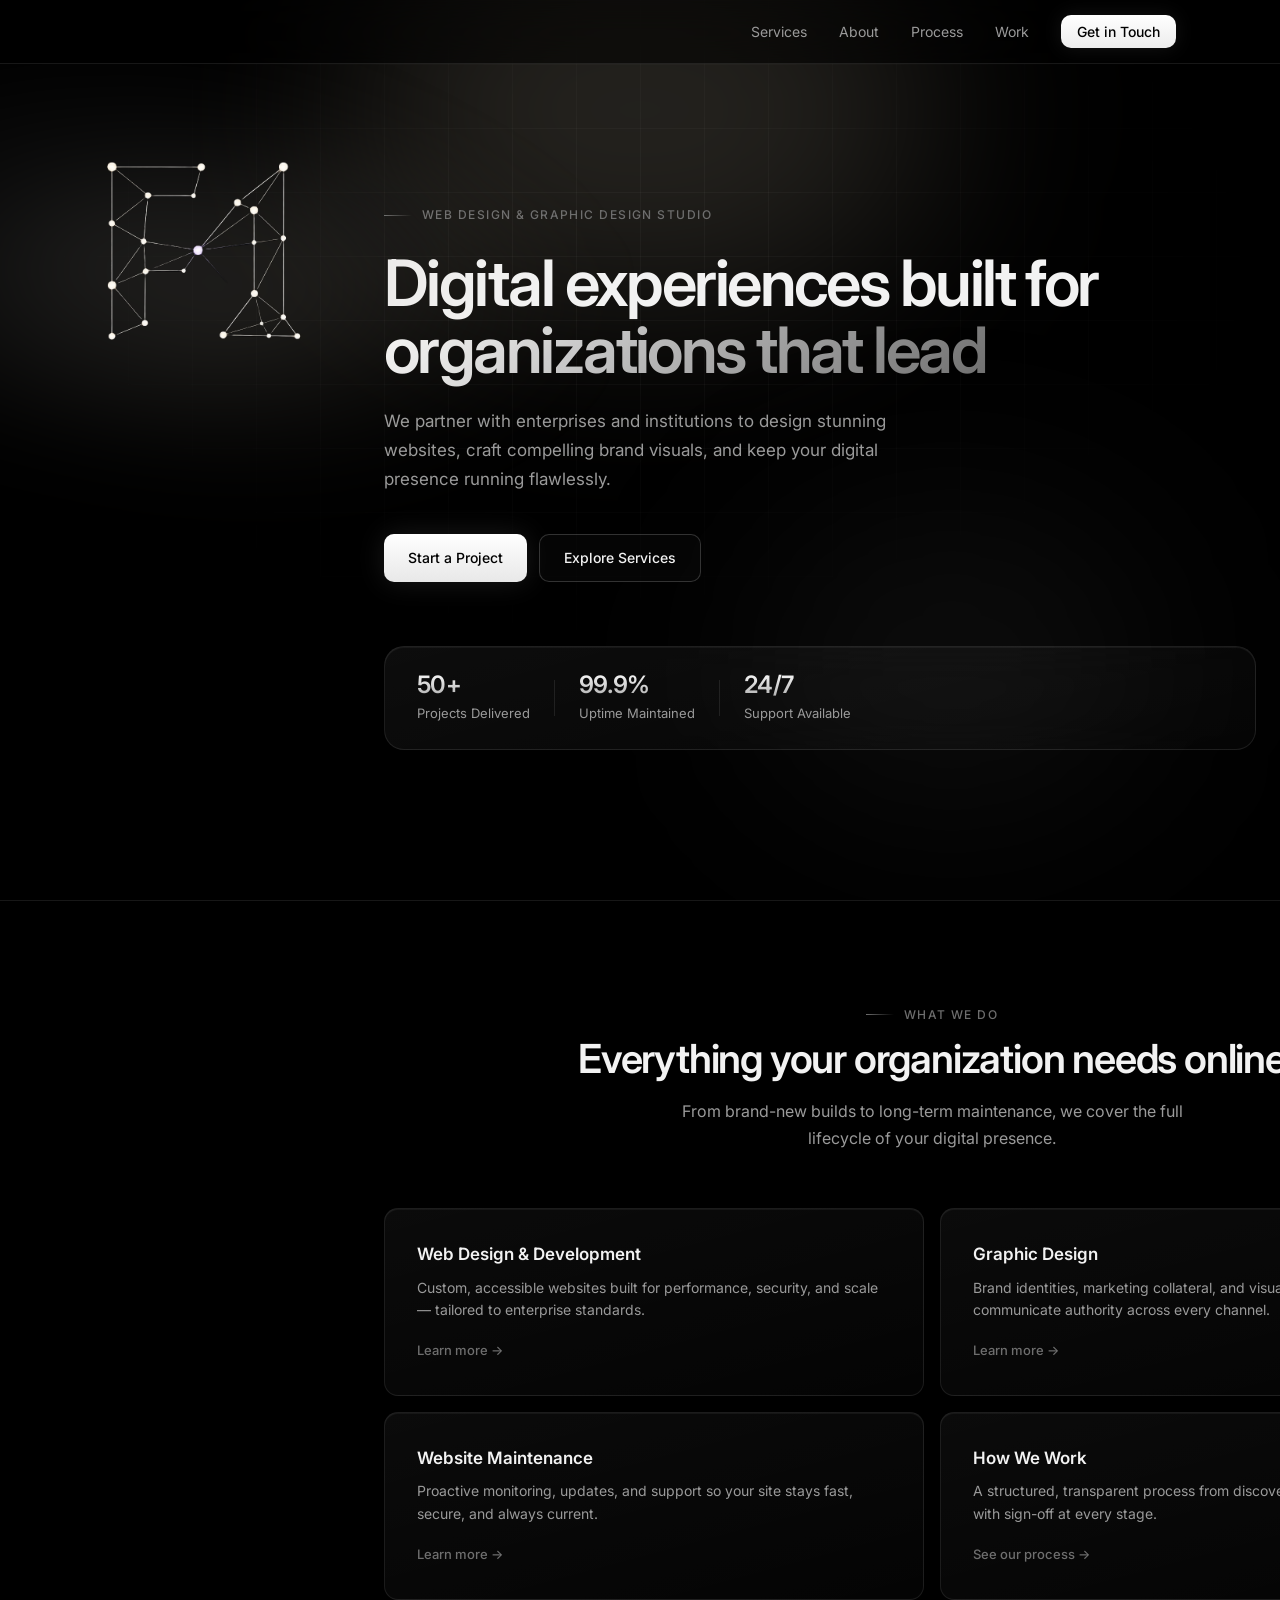
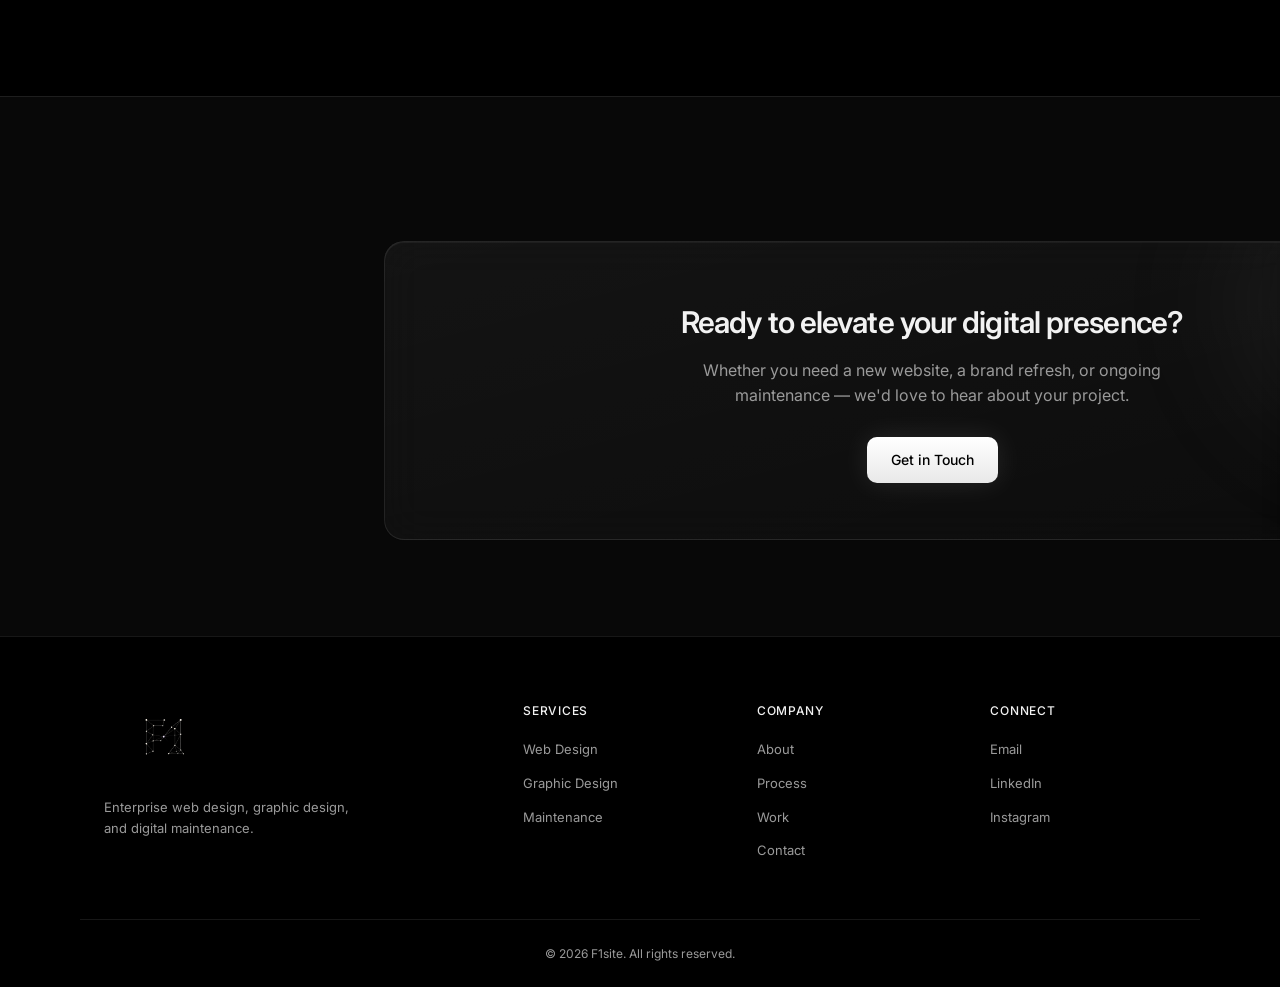
==== index.html @ 40097fd3 "Add files via upload" ====
<!DOCTYPE html>
<html lang="en">
<head>
  <meta charset="UTF-8">
  <meta name="viewport" content="width=device-width, initial-scale=1.0, viewport-fit=cover">
  <meta name="description" content="F1site — Enterprise web design, graphic design, and website maintenance for organizations that demand excellence.">
  <title>F1site — Web Design &amp; Graphic Design Studio</title>
  <link rel="preconnect" href="https://fonts.googleapis.com">
  <link rel="preconnect" href="https://fonts.gstatic.com" crossorigin>
  <link href="https://fonts.googleapis.com/css2?family=Inter:wght@400;500;600;700&display=swap" rel="stylesheet">
  <link rel="stylesheet" href="css/styles.css">
  <link rel="icon" href="logos/f1-logo-transparent.png" type="image/png">
</head>
<body data-page="home">

  <div id="site-header"></div>

  <main>

    <section class="hero" id="hero">
      <div class="hero-bg">
        <div class="hero-glow hero-glow-1"></div>
        <div class="hero-glow hero-glow-2"></div>
        <div class="hero-grid"></div>
      </div>
      <div class="container hero-content">
        <p class="hero-eyebrow">Web Design &amp; Graphic Design Studio</p>
        <h1 class="hero-title">
          Digital experiences built for
          <em>organizations that lead</em>
        </h1>
        <p class="hero-desc">
          We partner with enterprises and institutions to design stunning websites,
          craft compelling brand visuals, and keep your digital presence running flawlessly.
        </p>
        <div class="hero-actions">
          <a href="contact/" class="btn btn-primary">Start a Project</a>
          <a href="services/" class="btn btn-ghost">Explore Services</a>
        </div>
        <div class="hero-stats">
          <div class="stat">
            <span class="stat-number">50+</span>
            <span class="stat-label">Projects Delivered</span>
          </div>
          <div class="stat-divider"></div>
          <div class="stat">
            <span class="stat-number">99.9%</span>
            <span class="stat-label">Uptime Maintained</span>
          </div>
          <div class="stat-divider"></div>
          <div class="stat">
            <span class="stat-number">24/7</span>
            <span class="stat-label">Support Available</span>
          </div>
        </div>
      </div>
    </section>

    <section class="section services">
      <div class="container">
        <div class="section-header centered">
          <p class="section-eyebrow">What We Do</p>
          <h2 class="section-title">Everything your organization needs online</h2>
          <p class="section-desc">
            From brand-new builds to long-term maintenance, we cover the full lifecycle of your digital presence.
          </p>
        </div>
        <div class="page-teasers">
          <a href="services/#web-design" class="page-teaser">
            <h3>Web Design &amp; Development</h3>
            <p>Custom, accessible websites built for performance, security, and scale — tailored to enterprise standards.</p>
            <span>Learn more →</span>
          </a>
          <a href="services/#graphic-design" class="page-teaser">
            <h3>Graphic Design</h3>
            <p>Brand identities, marketing collateral, and visual systems that communicate authority across every channel.</p>
            <span>Learn more →</span>
          </a>
          <a href="services/#maintenance" class="page-teaser">
            <h3>Website Maintenance</h3>
            <p>Proactive monitoring, updates, and support so your site stays fast, secure, and always current.</p>
            <span>Learn more →</span>
          </a>
          <a href="process/" class="page-teaser">
            <h3>How We Work</h3>
            <p>A structured, transparent process from discovery through launch — with sign-off at every stage.</p>
            <span>See our process →</span>
          </a>
        </div>
      </div>
    </section>

    <section class="section about">
      <div class="container">
        <div class="cta-banner">
          <h2>Ready to elevate your digital presence?</h2>
          <p>Whether you need a new website, a brand refresh, or ongoing maintenance — we'd love to hear about your project.</p>
          <a href="contact/" class="btn btn-primary">Get in Touch</a>
        </div>
      </div>
    </section>

  </main>

  <div id="site-footer"></div>

  <script src="js/layout.js"></script>
  <script src="js/main.js"></script>
</body>
</html>
---- css/styles.css ----
/* ============================================
   F1site — Dark Theme (Cursor-inspired)
   ============================================ */

:root {
  --color-bg:          #000000;
  --color-bg-elevated: #080808;
  --color-surface:     #111111;
  --color-surface-2:   #181818;
  --color-text:        #f2f2f2;
  --color-text-muted:  #9a9a9a;
  --color-accent:      #ffffff;
  --color-accent-dim:  rgba(255, 255, 255, 0.65);
  --color-brand:       #6e6e6e;
  --color-brand-soft:  rgba(110, 110, 110, 0.14);
  --color-brand-glow:  rgba(130, 130, 130, 0.32);
  --color-glow:        rgba(237, 224, 199, 0.15);
  --color-glow-2:      rgba(110, 110, 110, 0.12);
  --color-border:      rgba(255, 255, 255, 0.09);
  --color-border-hover: rgba(255, 255, 255, 0.18);

  --font-sans: 'Inter', system-ui, -apple-system, sans-serif;

  --radius-sm:  10px;
  --radius-md:  14px;
  --radius-lg:  20px;

  --shadow-sm:  0 1px 2px rgba(0, 0, 0, 0.4);
  --shadow-md:  0 10px 36px rgba(0, 0, 0, 0.45);
  --shadow-lg:  0 20px 70px rgba(0, 0, 0, 0.55);
  --shadow-glow: 0 0 80px rgba(110, 110, 110, 0.08);
  --shadow-card: 0 1px 0 rgba(255, 255, 255, 0.05) inset;

  --header-h:   64px;
  --container:  1120px;
  --prose-max:  720px;
  --logo-offset: 0px;
  --content-gutter: 1.5rem;
  --content-rail: var(--content-gutter);
  --transition: 0.25s cubic-bezier(0.16, 1, 0.3, 1);
}

@media (min-width: 769px) {
  :root {
    --logo-offset: min(52vw, 22.5rem);
    --content-rail: calc(var(--logo-offset) + var(--content-gutter));
  }
}

*, *::before, *::after { box-sizing: border-box; margin: 0; padding: 0; }

html {
  scroll-behavior: smooth;
  -webkit-font-smoothing: antialiased;
  color-scheme: dark;
}

body {
  font-family: var(--font-sans);
  font-size: 1rem;
  line-height: 1.6;
  color: var(--color-text);
  background:
    radial-gradient(ellipse 120% 70% at 50% -20%, rgba(110, 110, 110, 0.09), transparent 58%),
    radial-gradient(ellipse 80% 50% at 100% 0%, rgba(237, 224, 199, 0.04), transparent 50%),
    var(--color-bg);
  position: relative;
}

::selection {
  background: rgba(110, 110, 110, 0.35);
  color: #ffffff;
}

body::before {
  content: '';
  position: fixed;
  inset: 0;
  background-image:
    linear-gradient(rgba(255, 255, 255, 0.025) 1px, transparent 1px),
    linear-gradient(90deg, rgba(255, 255, 255, 0.025) 1px, transparent 1px);
  background-size: 80px 80px;
  mask-image: radial-gradient(ellipse 90% 70% at 50% 0%, black 10%, transparent 75%);
  -webkit-mask-image: radial-gradient(ellipse 90% 70% at 50% 0%, black 10%, transparent 75%);
  pointer-events: none;
  z-index: 0;
}

body::after {
  content: '';
  position: fixed;
  width: 700px;
  height: 500px;
  top: -15%;
  left: -10%;
  background: radial-gradient(circle, rgba(110, 110, 110, 0.08) 0%, transparent 70%);
  filter: blur(80px);
  pointer-events: none;
  z-index: 0;
  animation: ambient-drift 18s ease-in-out infinite;
}

img { display: block; max-width: 100%; }
a { color: inherit; text-decoration: none; }
ul { list-style: none; }
button { font: inherit; cursor: pointer; border: none; background: none; }

.container {
  width: 100%;
  max-width: var(--container);
  margin: 0 auto;
  padding: 0 1.5rem;
}

/* Typography */

.section-eyebrow {
  display: inline-flex;
  align-items: center;
  gap: 0.625rem;
  font-size: 0.75rem;
  font-weight: 500;
  letter-spacing: 0.12em;
  text-transform: uppercase;
  color: var(--color-brand);
  margin-bottom: 0.75rem;
}

.section-eyebrow::before {
  content: '';
  width: 1.75rem;
  height: 1px;
  background: linear-gradient(90deg, var(--color-brand), transparent);
}

.section-title {
  font-size: clamp(1.875rem, 4vw, 2.5rem);
  font-weight: 600;
  letter-spacing: -0.03em;
  line-height: 1.15;
  color: var(--color-text);
  margin-bottom: 1rem;
}

.section-desc {
  font-size: 1rem;
  color: var(--color-text-muted);
  max-width: 560px;
  line-height: 1.7;
}

.section-header {
  margin-bottom: 3.5rem;
  max-width: var(--prose-max);
}

.section-header.centered {
  text-align: center;
  margin-left: auto;
  margin-right: auto;
}

.section-header.centered .section-desc {
  margin-left: auto;
  margin-right: auto;
}

.section { padding: 6rem 0; }

/* Buttons */

.btn {
  display: inline-flex;
  align-items: center;
  justify-content: center;
  gap: 0.5rem;
  padding: 0.75rem 1.5rem;
  font-size: 0.875rem;
  font-weight: 500;
  border-radius: var(--radius-sm);
  transition: all var(--transition);
  white-space: nowrap;
}

.btn-primary {
  background: linear-gradient(180deg, #ffffff 0%, #e8e8e8 100%);
  color: #000;
  box-shadow: 0 0 28px rgba(255, 255, 255, 0.1), 0 1px 0 rgba(255, 255, 255, 0.35) inset;
}
.btn-primary:hover {
  background: linear-gradient(180deg, #ffffff 0%, #f0f0f0 100%);
  transform: translateY(-2px);
  box-shadow: 0 8px 32px rgba(255, 255, 255, 0.14), 0 0 24px var(--color-brand-soft);
}

.btn-ghost {
  color: var(--color-text);
  border: 1px solid var(--color-border-hover);
  background: rgba(255, 255, 255, 0.02);
}
.btn-ghost:hover {
  border-color: var(--color-brand-glow);
  background: var(--color-brand-soft);
  box-shadow: 0 0 24px rgba(110, 110, 110, 0.08);
}

.btn:focus-visible {
  outline: 2px solid var(--color-brand);
  outline-offset: 2px;
}

.btn-full { width: 100%; }

/* Header */

.header {
  position: fixed;
  top: 0;
  left: 0;
  right: 0;
  z-index: 100;
  height: var(--header-h);
  background: rgba(0, 0, 0, 0.55);
  backdrop-filter: blur(24px) saturate(140%);
  -webkit-backdrop-filter: blur(24px) saturate(140%);
  transition: background var(--transition), border-color var(--transition), box-shadow var(--transition);
  border-bottom: 1px solid var(--color-border);
}

.header.scrolled {
  background: rgba(0, 0, 0, 0.88);
  border-bottom-color: var(--color-border-hover);
  box-shadow: 0 10px 40px rgba(0, 0, 0, 0.35);
}

.nav {
  display: flex;
  align-items: center;
  justify-content: flex-end;
  height: 100%;
  gap: 1rem;
}

.logo {
  display: flex;
  align-items: center;
  flex-shrink: 0;
  line-height: 0;
}

.logo-anchor {
  position: fixed;
  top: calc(var(--header-h) + 0.5rem);
  left: -1.75rem;
  z-index: 60;
  pointer-events: none;
  opacity: 0;
  animation: logo-enter 1.1s cubic-bezier(0.16, 1, 0.3, 1) 0.15s forwards;
}

.logo-visual {
  position: relative;
  display: inline-block;
  line-height: 0;
  pointer-events: none;
}

.logo-hit-link {
  position: absolute;
  z-index: 3;
  pointer-events: auto;
  cursor: pointer;
  background: transparent;
}

.logo-hit-link:focus-visible {
  outline: 2px solid var(--color-brand);
  outline-offset: 2px;
}

.logo-featured {
  position: relative;
  display: block;
  pointer-events: auto;
  cursor: pointer;
  line-height: 0;
  perspective: 900px;
}

.logo-featured:focus-visible {
  outline: 2px solid var(--color-brand);
  outline-offset: 4px;
}

.logo-aura {
  position: absolute;
  top: 50%;
  left: 35%;
  width: 140%;
  height: 120%;
  transform: translate(-50%, -50%);
  background:
    radial-gradient(ellipse at 40% 45%, rgba(110, 110, 110, 0.18) 0%, transparent 55%),
    radial-gradient(ellipse at 60% 55%, rgba(237, 224, 199, 0.1) 0%, transparent 50%);
  filter: blur(40px);
  pointer-events: none;
  z-index: 0;
  animation: logo-aura-breathe 8s ease-in-out infinite;
}

.logo-motion {
  position: relative;
  z-index: 1;
  display: block;
  animation: logo-float 7s cubic-bezier(0.45, 0.05, 0.55, 0.95) infinite;
  transform-style: preserve-3d;
}

.logo-tilt {
  display: block;
  transform-style: preserve-3d;
  transition: transform 0.35s cubic-bezier(0.23, 1, 0.32, 1);
  will-change: transform;
}

.logo-img-featured {
  position: relative;
  width: min(96vw, 42rem);
  height: auto;
  margin-left: -4.5rem;
  display: block;
  cursor: default;
  animation: logo-luminous 5s ease-in-out infinite;
}

@keyframes logo-enter {
  from { opacity: 0; transform: translateY(20px) scale(0.96); }
  to   { opacity: 1; transform: translateY(0) scale(1); }
}

@keyframes logo-float {
  0%, 100% { transform: translateY(0); }
  50% { transform: translateY(-6px); }
}

@keyframes logo-aura-breathe {
  0%, 100% { opacity: 0.6; transform: translate(-50%, -50%) scale(1); }
  50% { opacity: 1; transform: translate(-50%, -50%) scale(1.08); }
}

@keyframes logo-luminous {
  0%, 100% {
    filter: drop-shadow(0 0 12px rgba(110, 110, 110, 0.2));
  }
  50% {
    filter: drop-shadow(0 0 24px rgba(110, 110, 110, 0.4));
  }
}

@keyframes ambient-drift {
  0%, 100% { transform: translate(0, 0); }
  50% { transform: translate(30px, 20px); }
}

@keyframes mobile-logo-pulse {
  0%, 100% {
    transform: translateY(0);
    filter:
      brightness(2.2)
      contrast(1.25)
      drop-shadow(0 0 6px rgba(255, 255, 255, 0.9))
      drop-shadow(0 0 18px rgba(110, 110, 110, 0.7));
  }
  50% {
    transform: translateY(-2px);
    filter:
      brightness(2.5)
      contrast(1.3)
      drop-shadow(0 0 10px rgba(255, 255, 255, 1))
      drop-shadow(0 0 28px rgba(110, 110, 110, 0.9));
  }
}

@keyframes mobile-hero-logo-float {
  0%, 100% {
    transform: translateY(0) rotate(-1deg) scale(1);
  }
  50% {
    transform: translateY(-10px) rotate(1deg) scale(1.02);
  }
}

@keyframes mobile-hero-ring {
  to { transform: rotate(360deg); }
}

@keyframes mobile-logo-shimmer {
  0%   { background-position: 200% 0; opacity: 0.0; }
  15%  { opacity: 0.85; }
  45%  { opacity: 0.25; }
  100% { background-position: -200% 0; opacity: 0.0; }
}

@keyframes mobile-logo-pop {
  from { opacity: 0; transform: translateY(8px) scale(0.92); }
  to   { opacity: 1; transform: translateY(0) scale(1); }
}

@keyframes mobile-logo-glow {
  0%, 100% {
    filter:
      brightness(1.25)
      contrast(1.1)
      drop-shadow(0 0 14px rgba(110, 110, 110, 0.45))
      drop-shadow(0 0 28px rgba(237, 224, 199, 0.10));
  }
  50% {
    filter:
      brightness(1.5)
      contrast(1.15)
      drop-shadow(0 0 22px rgba(110, 110, 110, 0.75))
      drop-shadow(0 0 44px rgba(237, 224, 199, 0.18));
  }
}

@keyframes mobile-cinematic-reveal {
  0%   { opacity: 0; transform: translateY(16px) scale(0.82); filter: blur(2px); }
  35%  { opacity: 1; transform: translateY(0) scale(1.08); filter: blur(0.5px); }
  60%  { opacity: 1; transform: translateY(0) scale(0.98); filter: blur(0px); }
  100% { opacity: 1; transform: translateY(0) scale(1); filter: blur(0px); }
}

@keyframes mobile-lensflare-sweep {
  0%   { transform: translateX(160%) rotate(18deg); opacity: 0; }
  18%  { opacity: 0.95; }
  50%  { opacity: 0.25; }
  100% { transform: translateX(-160%) rotate(18deg); opacity: 0; }
}

@keyframes mobile-spotlight-breathe {
  0%, 100% { transform: scale(1); opacity: 0.85; }
  50% { transform: scale(1.08); opacity: 1; }
}

@keyframes mobile-filmgrain {
  0%, 100% { transform: translate3d(0, 0, 0); opacity: 0.35; }
  25% { transform: translate3d(-1%, 0.5%, 0); opacity: 0.28; }
  50% { transform: translate3d(0.5%, -1%, 0); opacity: 0.33; }
  75% { transform: translate3d(1%, 0.75%, 0); opacity: 0.26; }
}

.logo-featured:hover .logo-tilt {
  transform: rotateY(5deg) rotateX(-3deg) scale(1.015);
}

@media (prefers-reduced-motion: reduce) {
  body::after { animation: none; }

  .logo-anchor {
    opacity: 1;
    animation: none;
  }

  .logo-motion,
  .logo-aura,
  .logo-img-featured {
    animation: none;
  }

  .logo-featured:hover .logo-tilt {
    transform: none;
  }

  .hero-mobile-logo {
    animation: none;
  }

  .hero-mobile-mark::before {
    animation: none;
  }

  .hero-mobile-logo-wrap::after,
  .logo-featured::after {
    animation: none;
  }

  .hero-mobile-logo,
  .logo-img-featured {
    animation: none;
  }

  .hero-mobile-logo-wrap {
    animation: none;
  }
}

main {
  position: relative;
  z-index: 1;
}

main .container {
  width: 100%;
  max-width: var(--container);
  margin-left: max(var(--content-gutter), var(--content-rail));
  margin-right: auto;
  padding-left: 0;
  padding-right: var(--content-gutter);
}

.hero {
  position: relative;
  min-height: 100vh;
  display: flex;
  align-items: center;
  padding-top: calc(var(--header-h) + 1rem);
  overflow: hidden;
}

.logo-img-footer {
  height: 4.5rem;
  width: auto;
}

.nav-links {
  display: flex;
  align-items: center;
  gap: 2rem;
}

.nav-links a {
  font-size: 0.875rem;
  font-weight: 400;
  color: var(--color-text-muted);
  transition: color var(--transition);
}
.nav-links a:hover { color: var(--color-text); }

.nav-links a.active:not(.nav-cta) {
  color: var(--color-text);
}

.nav-links a.active:not(.nav-cta)::after {
  content: '';
  position: absolute;
  left: 0;
  right: 0;
  bottom: -0.35rem;
  height: 1px;
  background: linear-gradient(90deg, transparent, var(--color-brand), transparent);
}

.nav-links a:not(.nav-cta) {
  position: relative;
}

.nav-cta.active {
  opacity: 0.85;
}

.nav-cta {
  padding: 0.5rem 1rem !important;
  background: linear-gradient(180deg, #ffffff 0%, #ececec 100%) !important;
  color: #000 !important;
  border-radius: var(--radius-sm);
  font-weight: 500 !important;
  transition: transform var(--transition), box-shadow var(--transition) !important;
  box-shadow: 0 0 20px rgba(255, 255, 255, 0.08);
}
.nav-cta:hover {
  transform: translateY(-1px);
  box-shadow: 0 6px 24px rgba(255, 255, 255, 0.12), 0 0 20px var(--color-brand-soft) !important;
}

.nav-toggle {
  display: none;
  flex-direction: column;
  gap: 6px;
  padding: 4px;
}
.nav-toggle span {
  display: block;
  width: 22px;
  height: 1.5px;
  background: var(--color-text);
  border-radius: 2px;
  transition: transform var(--transition), opacity var(--transition);
}
.nav-toggle.active span:first-child { transform: translateY(3.75px) rotate(45deg); }
.nav-toggle.active span:last-child { transform: translateY(-3.75px) rotate(-45deg); }

.nav-backdrop {
  display: none;
}

.hero-mobile-mark {
  display: none;
}

/* Hero */

.hero-bg {
  position: absolute;
  inset: 0;
  background: var(--color-bg);
  z-index: 0;
}

.hero-glow {
  position: absolute;
  border-radius: 50%;
  filter: blur(100px);
  pointer-events: none;
}

.hero-glow-1 {
  width: 600px;
  height: 400px;
  top: -10%;
  left: 50%;
  transform: translateX(-50%);
  background: var(--color-glow);
  animation: hero-glow-drift 14s ease-in-out infinite;
}

.hero-glow-2 {
  width: 400px;
  height: 300px;
  bottom: 10%;
  right: 10%;
  background: var(--color-glow-2);
  animation: hero-glow-drift-alt 14s ease-in-out infinite;
}

.hero-grid {
  position: absolute;
  inset: 0;
  background-image:
    linear-gradient(rgba(255, 255, 255, 0.03) 1px, transparent 1px),
    linear-gradient(90deg, rgba(255, 255, 255, 0.03) 1px, transparent 1px);
  background-size: 64px 64px;
  mask-image: radial-gradient(ellipse 70% 60% at 50% 30%, black 20%, transparent 70%);
  -webkit-mask-image: radial-gradient(ellipse 70% 60% at 50% 30%, black 20%, transparent 70%);
}

.hero-content {
  position: relative;
  z-index: 1;
  max-width: var(--prose-max);
  padding: 4rem 0 6rem;
}

.hero-eyebrow {
  display: inline-flex;
  align-items: center;
  gap: 0.625rem;
  font-size: 0.75rem;
  font-weight: 500;
  letter-spacing: 0.12em;
  text-transform: uppercase;
  color: var(--color-brand);
  margin-bottom: 1.5rem;
  opacity: 0;
  animation: fadeUp 0.7s ease forwards 0.1s;
}

.hero-eyebrow::before {
  content: '';
  width: 1.75rem;
  height: 1px;
  background: linear-gradient(90deg, var(--color-brand), transparent);
}

.hero-title {
  font-size: clamp(2.5rem, 6vw, 4rem);
  font-weight: 600;
  letter-spacing: -0.04em;
  line-height: 1.05;
  margin-bottom: 1.5rem;
  opacity: 0;
  animation: fadeUp 0.7s ease forwards 0.2s;
}

.hero-title em {
  font-style: normal;
  background: linear-gradient(135deg, #ffffff 0%, #b8b8b8 45%, var(--color-brand) 100%);
  -webkit-background-clip: text;
  -webkit-text-fill-color: transparent;
  background-clip: text;
}

.hero-desc {
  font-size: 1.0625rem;
  color: var(--color-text-muted);
  line-height: 1.7;
  max-width: 540px;
  margin-bottom: 2.5rem;
  opacity: 0;
  animation: fadeUp 0.7s ease forwards 0.35s;
}

.hero-actions {
  display: flex;
  flex-wrap: wrap;
  gap: 0.75rem;
  margin-bottom: 4rem;
  opacity: 0;
  animation: fadeUp 0.7s ease forwards 0.45s;
}

.hero-stats {
  display: flex;
  align-items: center;
  gap: 1.5rem;
  padding: 1.5rem 2rem;
  background: linear-gradient(165deg, rgba(255, 255, 255, 0.05) 0%, rgba(255, 255, 255, 0.02) 100%);
  backdrop-filter: blur(20px) saturate(130%);
  -webkit-backdrop-filter: blur(20px) saturate(130%);
  border: 1px solid var(--color-border);
  border-radius: var(--radius-lg);
  box-shadow: var(--shadow-card);
  opacity: 0;
  animation: fadeUp 0.7s ease forwards 0.55s;
}

.stat-number {
  display: block;
  font-size: 1.5rem;
  font-weight: 600;
  letter-spacing: -0.03em;
  background: linear-gradient(180deg, #ffffff 0%, #a8a8a8 100%);
  -webkit-background-clip: text;
  -webkit-text-fill-color: transparent;
  background-clip: text;
  line-height: 1.2;
}

.stat-label {
  font-size: 0.8125rem;
  color: var(--color-text-muted);
}

.stat-divider {
  width: 1px;
  height: 36px;
  background: var(--color-border);
}

@keyframes fadeUp {
  from { opacity: 0; transform: translateY(16px); }
  to   { opacity: 1; transform: translateY(0); }
}

@keyframes hero-glow-drift {
  0%, 100% { opacity: 0.7; transform: translateX(-50%) scale(1); }
  50% { opacity: 1; transform: translateX(calc(-50% + 24px)) scale(1.06); }
}

@keyframes hero-glow-drift-alt {
  0%, 100% { opacity: 0.6; transform: scale(1); }
  50% { opacity: 1; transform: translate(-16px, -12px) scale(1.08); }
}

/* Services */

.services {
  background: var(--color-bg);
  border-top: 1px solid var(--color-border);
}

.services-grid {
  display: grid;
  grid-template-columns: repeat(3, 1fr);
  gap: 1px;
  background: var(--color-border);
  border: 1px solid var(--color-border);
  border-radius: var(--radius-lg);
  overflow: hidden;
}

.service-card {
  position: relative;
  padding: 2rem;
  background: rgba(255, 255, 255, 0.02);
  backdrop-filter: blur(12px);
  -webkit-backdrop-filter: blur(12px);
  transition: background var(--transition), transform var(--transition);
}

.service-card:hover {
  background: rgba(255, 255, 255, 0.04);
  transform: translateY(-2px);
}

.service-card.featured {
  background: var(--color-surface);
}

.service-card.featured:hover {
  background: var(--color-surface-2);
}

.service-badge {
  position: absolute;
  top: 1.25rem;
  right: 1.25rem;
  font-size: 0.625rem;
  font-weight: 600;
  letter-spacing: 0.06em;
  text-transform: uppercase;
  padding: 0.25rem 0.6rem;
  background: rgba(255, 255, 255, 0.08);
  color: var(--color-text-muted);
  border: 1px solid var(--color-border);
  border-radius: 100px;
}

.service-icon {
  display: inline-flex;
  align-items: center;
  justify-content: center;
  width: 2.5rem;
  height: 2.5rem;
  background: rgba(255, 255, 255, 0.04);
  color: var(--color-text-muted);
  border: 1px solid var(--color-border);
  border-radius: var(--radius-sm);
  margin-bottom: 1.25rem;
}

.service-card h3 {
  font-size: 1.0625rem;
  font-weight: 600;
  letter-spacing: -0.02em;
  margin-bottom: 0.625rem;
}

.service-card > p {
  font-size: 0.875rem;
  color: var(--color-text-muted);
  line-height: 1.65;
  margin-bottom: 1.25rem;
}

.service-list li {
  font-size: 0.8125rem;
  color: var(--color-text-muted);
  padding: 0.25rem 0;
  padding-left: 1rem;
  position: relative;
}

.service-list li::before {
  content: '';
  position: absolute;
  left: 0;
  top: 0.6rem;
  width: 4px;
  height: 4px;
  border-radius: 50%;
  background: var(--color-text-muted);
}

/* About */

.about {
  background: var(--color-bg-elevated);
  border-top: 1px solid var(--color-border);
}

.about-grid {
  display: grid;
  grid-template-columns: 1fr 1fr;
  gap: 5rem;
  align-items: center;
}

.about-visual {
  position: relative;
  height: 400px;
}

.about-card {
  position: absolute;
  padding: 1.25rem;
  background: rgba(255, 255, 255, 0.03);
  backdrop-filter: blur(12px);
  -webkit-backdrop-filter: blur(12px);
  border: 1px solid var(--color-border);
  border-radius: var(--radius-md);
  max-width: 240px;
  transition: border-color var(--transition), transform var(--transition);
}

.about-card:hover {
  border-color: rgba(110, 110, 110, 0.25);
  transform: translateY(-2px);
}

.about-card-label {
  display: inline-block;
  font-size: 0.6875rem;
  font-weight: 500;
  letter-spacing: 0.08em;
  text-transform: uppercase;
  color: var(--color-text-muted);
  margin-bottom: 0.5rem;
}

.about-card p {
  font-size: 0.875rem;
  color: var(--color-text-muted);
  line-height: 1.55;
}

.about-card-1 { top: 0; left: 0; }
.about-card-2 { top: 50%; right: 0; transform: translateY(-50%); z-index: 2; }
.about-card-3 { bottom: 0; left: 15%; }

.about-text {
  font-size: 1rem;
  color: var(--color-text-muted);
  line-height: 1.75;
  margin-bottom: 1.25rem;
}

.about-features {
  margin-top: 2rem;
  display: grid;
  gap: 0.75rem;
}

.about-features li {
  display: flex;
  align-items: center;
  gap: 0.75rem;
  font-size: 0.875rem;
  font-weight: 500;
  color: var(--color-text);
}

.about-features svg { color: var(--color-brand); flex-shrink: 0; }

/* Process */

.process {
  background: var(--color-bg);
  border-top: 1px solid var(--color-border);
}

.process-steps {
  display: grid;
  grid-template-columns: repeat(4, 1fr);
  gap: 1rem;
}

.process-step {
  padding: 1.75rem;
  border: 1px solid var(--color-border);
  border-radius: var(--radius-md);
  background: var(--color-bg-elevated);
  transition: border-color var(--transition), background var(--transition);
}

.process-step:hover {
  border-color: var(--color-border-hover);
  background: var(--color-surface);
}

.step-number {
  display: block;
  font-size: 0.75rem;
  font-weight: 500;
  letter-spacing: 0.06em;
  color: var(--color-text-muted);
  margin-bottom: 1rem;
}

.process-step h3 {
  font-size: 1rem;
  font-weight: 600;
  letter-spacing: -0.02em;
  margin-bottom: 0.625rem;
}

.process-step p {
  font-size: 0.875rem;
  color: var(--color-text-muted);
  line-height: 1.65;
}

/* Work */

.work {
  background: var(--color-bg-elevated);
  border-top: 1px solid var(--color-border);
}

.work-grid {
  display: grid;
  grid-template-columns: repeat(3, 1fr);
  gap: 1rem;
}

.work-card {
  border-radius: var(--radius-md);
  overflow: hidden;
  border: 1px solid var(--color-border);
  background: var(--color-surface);
  transition: border-color var(--transition), transform var(--transition);
}

.work-card:hover {
  border-color: var(--color-border-hover);
  transform: translateY(-2px);
}

.work-image {
  height: 200px;
  position: relative;
  display: flex;
  align-items: flex-end;
  padding: 1rem;
}

.work-image-1 {
  background: linear-gradient(160deg, #0d1117 0%, #161b22 40%, #21262d 100%);
}
.work-image-2 {
  background: linear-gradient(160deg, #0a0a0a 0%, #1a1510 50%, #2a2018 100%);
}
.work-image-3 {
  background: linear-gradient(160deg, #080c0a 0%, #0f1a14 50%, #162820 100%);
}

.work-tag {
  font-size: 0.6875rem;
  font-weight: 500;
  letter-spacing: 0.06em;
  text-transform: uppercase;
  padding: 0.3rem 0.65rem;
  background: rgba(0, 0, 0, 0.5);
  backdrop-filter: blur(8px);
  color: var(--color-text-muted);
  border-radius: 100px;
  border: 1px solid var(--color-border);
}

.work-info {
  padding: 1.25rem;
}

.work-info h3 {
  font-size: 0.9375rem;
  font-weight: 600;
  letter-spacing: -0.02em;
  margin-bottom: 0.375rem;
}

.work-info p {
  font-size: 0.8125rem;
  color: var(--color-text-muted);
  line-height: 1.6;
}

/* Testimonial */

.testimonial {
  padding: 5rem 0;
  background: transparent;
  border-top: 1px solid var(--color-border);
}

.testimonial-quote {
  max-width: var(--prose-max);
  margin: 0;
  text-align: left;
  padding: 2.5rem;
  background: rgba(255, 255, 255, 0.02);
  backdrop-filter: blur(16px);
  -webkit-backdrop-filter: blur(16px);
  border: 1px solid var(--color-border);
  border-radius: var(--radius-lg);
  position: relative;
}

.testimonial-quote::before {
  content: '\201C';
  position: absolute;
  top: 1rem;
  left: 1.5rem;
  font-size: 4rem;
  line-height: 1;
  color: rgba(110, 110, 110, 0.25);
  font-family: Georgia, serif;
}

.testimonial-quote p {
  font-size: clamp(1.25rem, 3vw, 1.5rem);
  font-weight: 500;
  letter-spacing: -0.02em;
  line-height: 1.5;
  color: var(--color-text);
  margin-bottom: 1.5rem;
}

.testimonial-quote cite {
  font-style: normal;
  font-size: 0.8125rem;
  color: var(--color-text-muted);
}

/* Contact */

.contact {
  background: var(--color-bg-elevated);
  border-top: 1px solid var(--color-border);
}

.contact-grid {
  display: grid;
  grid-template-columns: 1fr 1.2fr;
  gap: 4rem;
  align-items: start;
}

.contact-desc {
  font-size: 1rem;
  color: var(--color-text-muted);
  line-height: 1.7;
  margin-bottom: 2rem;
}

.contact-details {
  display: flex;
  flex-direction: column;
  gap: 0.875rem;
}

.contact-link {
  display: inline-flex;
  align-items: center;
  gap: 0.75rem;
  font-size: 0.875rem;
  font-weight: 500;
  color: var(--color-text);
  transition: color var(--transition);
}
.contact-link:hover { color: var(--color-text-muted); }
.contact-link svg { color: var(--color-text-muted); }

.contact-form {
  background: linear-gradient(165deg, rgba(255, 255, 255, 0.04) 0%, rgba(255, 255, 255, 0.015) 100%);
  border: 1px solid var(--color-border);
  border-radius: var(--radius-lg);
  padding: 2rem;
  box-shadow: var(--shadow-card);
}

.form-row {
  display: grid;
  grid-template-columns: 1fr 1fr;
  gap: 1rem;
}

.form-group {
  margin-bottom: 1rem;
}

.form-group label {
  display: block;
  font-size: 0.8125rem;
  font-weight: 500;
  margin-bottom: 0.5rem;
  color: var(--color-text-muted);
}

.form-group input,
.form-group select,
.form-group textarea {
  width: 100%;
  padding: 0.625rem 0.875rem;
  font-family: var(--font-sans);
  font-size: 0.875rem;
  color: var(--color-text);
  background: var(--color-bg);
  border: 1px solid var(--color-border);
  border-radius: var(--radius-sm);
  transition: border-color var(--transition);
  outline: none;
}

.form-group input::placeholder,
.form-group textarea::placeholder {
  color: var(--color-text-muted);
  opacity: 0.65;
}

.form-group input:focus,
.form-group select:focus,
.form-group textarea:focus {
  border-color: var(--color-brand-glow);
  box-shadow: 0 0 0 3px var(--color-brand-soft);
}

.form-group select {
  appearance: none;
  background-image: url("data:image/svg+xml,%3Csvg xmlns='http://www.w3.org/2000/svg' width='12' height='12' viewBox='0 0 24 24' fill='none' stroke='%23888' stroke-width='2'%3E%3Cpath d='m6 9 6 6 6-6'/%3E%3C/svg%3E");
  background-repeat: no-repeat;
  background-position: right 0.75rem center;
  padding-right: 2rem;
}

.form-group textarea { resize: vertical; min-height: 120px; }

.form-success {
  margin-top: 1rem;
  padding: 0.75rem 1rem;
  background: rgba(34, 197, 94, 0.1);
  color: #4ade80;
  border: 1px solid rgba(34, 197, 94, 0.2);
  border-radius: var(--radius-sm);
  font-size: 0.875rem;
  text-align: center;
}

/* Footer */

.footer {
  background: var(--color-bg);
  color: var(--color-text-muted);
  padding: 4rem 0 0;
  border-top: 1px solid var(--color-border);
}

.footer-grid {
  display: grid;
  grid-template-columns: 2fr 1fr 1fr 1fr;
  gap: 3rem;
  padding-bottom: 3rem;
  border-bottom: 1px solid var(--color-border);
}

.footer-brand p {
  margin-top: 1rem;
  font-size: 0.8125rem;
  line-height: 1.6;
  max-width: 260px;
}

.footer .logo-img-footer { height: 5rem; }

.footer-links h4 {
  font-size: 0.75rem;
  font-weight: 500;
  letter-spacing: 0.06em;
  text-transform: uppercase;
  color: var(--color-text);
  margin-bottom: 1rem;
}

.footer-links li { margin-bottom: 0.5rem; }

.footer-links a {
  font-size: 0.8125rem;
  transition: color var(--transition);
}
.footer-links a:hover { color: var(--color-text); }

.footer-bottom {
  padding: 1.5rem 0;
  text-align: center;
  font-size: 0.75rem;
  color: var(--color-text-muted);
}

/* Scroll reveal */

.reveal {
  opacity: 0;
  transform: translateY(24px);
  transition: opacity 0.65s cubic-bezier(0.16, 1, 0.3, 1), transform 0.65s cubic-bezier(0.16, 1, 0.3, 1);
}
.reveal.visible {
  opacity: 1;
  transform: translateY(0);
}

/* Responsive */

@media (max-width: 1024px) {
  .services-grid { grid-template-columns: 1fr; }
  .work-grid { grid-template-columns: 1fr 1fr; }
  .process-steps { grid-template-columns: 1fr 1fr; }
  .about-grid { gap: 3rem; }
}

@media (max-width: 768px) {
  :root {
    --content-gutter: 1.25rem;
    --header-h: 60px;
    --color-bg: #000000;
  }

  .section { padding: 3.5rem 0; }

  body {
    -webkit-tap-highlight-color: transparent;
    background:
      radial-gradient(ellipse 100% 60% at 50% -10%, rgba(110, 110, 110, 0.06), transparent 55%),
      #000000;
  }

  body::before {
    display: block;
    opacity: 0.35;
    background-size: 64px 64px;
  }

  body::after {
    display: block;
    opacity: 0.45;
    width: 520px;
    height: 360px;
  }

  .hero-bg,
  .page-hero-bg {
    background:
      radial-gradient(ellipse 90% 60% at 50% 0%, rgba(110, 110, 110, 0.07), transparent 62%),
      #000000;
  }

  .hero-grid,
  .hero-glow {
    display: none;
  }

  /* Compact header logo */
  .logo-anchor {
    position: fixed;
    top: env(safe-area-inset-top);
    left: max(var(--content-gutter), env(safe-area-inset-left));
    height: var(--header-h);
    padding: 0;
    display: flex;
    align-items: center;
    z-index: 101;
    width: auto;
    opacity: 1;
    animation: none;
    justify-content: flex-start;
  }

  .logo-motion,
  .logo-img-featured { animation: none; }

  .logo-aura {
    display: none;
  }

  .logo-img-featured {
    width: 3.25rem;
    margin-left: 0;
    filter:
      brightness(2.2)
      contrast(1.25)
      drop-shadow(0 0 6px rgba(255, 255, 255, 0.9))
      drop-shadow(0 0 18px rgba(110, 110, 110, 0.7));
    animation: mobile-logo-pop 650ms cubic-bezier(0.16, 1, 0.3, 1) both;
  }

  .logo-featured::after,
  .logo-hit-link::after {
    display: none;
  }

  .logo-featured,
  .logo-hit-link {
    padding: 0;
    border-radius: 0;
    background: transparent;
    border: none;
    box-shadow: none;
  }

  main .container {
    margin-left: auto;
    margin-right: auto;
    padding-left: var(--content-gutter);
    padding-right: var(--content-gutter);
  }

  /* Header & nav */
  .header {
    padding-top: env(safe-area-inset-top);
    height: calc(var(--header-h) + env(safe-area-inset-top));
    background: rgba(0, 0, 0, 0.82);
  }

  .nav {
    justify-content: flex-end;
    height: var(--header-h);
    padding-left: 4rem;
  }

  .nav-toggle {
    display: flex;
    z-index: 102;
    padding: 0.5rem;
    margin-right: calc(var(--content-gutter) - 0.5rem - env(safe-area-inset-right));
  }

  .nav-backdrop {
    display: block;
    position: fixed;
    inset: 0;
    top: calc(var(--header-h) + env(safe-area-inset-top));
    background: rgba(0, 0, 0, 0.6);
    backdrop-filter: blur(6px);
    -webkit-backdrop-filter: blur(6px);
    z-index: 90;
    opacity: 0;
    pointer-events: none;
    transition: opacity 0.35s ease;
  }

  .nav-backdrop.visible {
    opacity: 1;
    pointer-events: auto;
  }

  .nav-links {
    position: fixed;
    top: calc(var(--header-h) + env(safe-area-inset-top));
    left: 0;
    right: 0;
    bottom: 0;
    flex-direction: column;
    align-items: stretch;
    justify-content: flex-start;
    gap: 0.375rem;
    padding: 1.25rem var(--content-gutter);
    padding-bottom: max(2rem, env(safe-area-inset-bottom));
    background: rgba(8, 8, 8, 0.96);
    backdrop-filter: blur(28px);
    -webkit-backdrop-filter: blur(28px);
    border-top: 1px solid var(--color-border);
    z-index: 95;
    transform: translateX(100%);
    transition: transform 0.4s cubic-bezier(0.16, 1, 0.3, 1);
  }

  .nav-links.open { transform: translateX(0); }

  .nav-links li { width: 100%; }

  .nav-links a {
    display: block;
    padding: 1rem 1rem;
    font-size: 1.125rem;
    font-weight: 500;
    letter-spacing: -0.01em;
    border-bottom: none;
    border-radius: var(--radius-md);
    transition: background var(--transition), color var(--transition);
  }

  .nav-links a:hover,
  .nav-links a.active:not(.nav-cta) {
    background: rgba(255, 255, 255, 0.06);
    color: var(--color-text);
  }

  .nav-cta {
    margin-top: 0.5rem;
    text-align: center;
    display: block !important;
    width: 100%;
    padding: 1rem 1.25rem !important;
    border-radius: var(--radius-md) !important;
    font-size: 1rem !important;
  }

  /* Hero */
  .hero {
    min-height: auto;
    padding-top: calc(var(--header-h) + env(safe-area-inset-top) + 2rem);
    align-items: flex-start;
  }

  .hero-mobile-mark {
    display: flex;
    justify-content: center;
    align-items: center;
    width: min(100%, 20rem);
    aspect-ratio: 1;
    margin: 0 auto 1.75rem;
    position: relative;
    padding: 0;
    background: transparent;
    perspective: 900px;
  }

  .hero-mobile-logo-wrap {
    position: relative;
    display: inline-flex;
    align-items: center;
    justify-content: center;
    background: transparent;
    padding: 0;
    border: none;
    border-radius: 0;
    box-shadow: none;
    animation: none;
    transform-style: preserve-3d;
    will-change: transform;
  }

  .hero-mobile-logo {
    width: clamp(14rem, 72vw, 20rem);
    height: auto;
    position: relative;
    z-index: 2;
    animation: mobile-cinematic-reveal 1100ms cubic-bezier(0.16, 1, 0.3, 1) both;
    filter:
      brightness(2.4)
      contrast(1.35)
      drop-shadow(0 0 4px rgba(255, 255, 255, 1))
      drop-shadow(0 0 16px rgba(255, 255, 255, 0.55))
      drop-shadow(0 0 36px rgba(110, 110, 110, 0.75));
  }

  .hero-mobile-mark::after,
  .hero-mobile-mark::before {
    display: none;
  }

  .hero-mobile-logo-wrap::after {
    display: none;
  }

  .hero-mobile-logo-wrap::before {
    display: none;
  }

  .hero-mobile-logo-wrap > .hero-mobile-logo {
    position: relative;
    z-index: 2;
  }

  .hero-content {
    padding: 0 0 3.5rem;
  }

  .hero-eyebrow {
    display: inline-block;
    padding: 0.4rem 0.875rem;
    background: rgba(255, 255, 255, 0.04);
    border: 1px solid var(--color-border);
    border-radius: 100px;
    margin-bottom: 1.25rem;
    font-size: 0.6875rem;
  }

  .hero-title {
    font-size: clamp(2.125rem, 9vw, 2.875rem);
    letter-spacing: -0.04em;
    line-height: 1.08;
  }

  .hero-desc {
    font-size: 1rem;
    line-height: 1.65;
    max-width: none;
    margin-bottom: 2rem;
  }

  .hero-actions {
    flex-direction: column;
    gap: 0.625rem;
    margin-bottom: 2.5rem;
  }

  .hero-actions .btn {
    width: 100%;
    min-height: 3rem;
    font-size: 0.9375rem;
  }

  .hero-stats {
    display: grid;
    grid-template-columns: repeat(3, 1fr);
    gap: 0;
    padding: 0;
    background: rgba(255, 255, 255, 0.03);
    backdrop-filter: blur(16px);
    -webkit-backdrop-filter: blur(16px);
    border: 1px solid var(--color-border);
    border-radius: var(--radius-lg);
    overflow: hidden;
  }

  .hero-stats .stat {
    padding: 1.125rem 0.5rem;
    text-align: center;
    border-bottom: none;
    border-right: 1px solid var(--color-border);
  }

  .hero-stats .stat:last-child {
    border-right: none;
  }

  .stat-number {
    font-size: 1.25rem;
  }

  .stat-label {
    font-size: 0.625rem;
    letter-spacing: 0.02em;
    line-height: 1.3;
  }

  .stat-divider { display: none; }

  .services,
  .testimonial,
  .about,
  .contact,
  .page-content,
  .page-content.alt-bg {
    background: #000000;
  }

  /* Sections & cards */
  .section-header {
    margin-bottom: 2rem;
  }

  .section-eyebrow {
    font-size: 0.6875rem;
  }

  .section-title {
    font-size: clamp(1.625rem, 6.5vw, 2rem);
    letter-spacing: -0.035em;
  }

  .section-desc {
    font-size: 0.9375rem;
  }

  .page-teasers {
    grid-template-columns: 1fr;
    gap: 0.625rem;
  }

  .page-teaser {
    padding: 1.375rem 1.25rem;
    border-left: 2px solid rgba(110, 110, 110, 0.35);
    border-radius: var(--radius-md);
  }

  .page-teaser h3 {
    font-size: 1rem;
    margin-bottom: 0.375rem;
  }

  .page-teaser p {
    font-size: 0.8125rem;
    margin-bottom: 0.75rem;
  }

  .page-teaser span {
    font-size: 0.8125rem;
    color: rgba(110, 110, 110, 0.9);
    font-weight: 500;
  }

  .page-teaser:active {
    transform: scale(0.985);
    border-left-color: rgba(110, 110, 110, 0.6);
  }

  .testimonial {
    padding: 3rem 0;
  }

  .testimonial-quote {
    padding: 1.75rem 1.25rem 1.25rem;
    border-radius: var(--radius-lg);
  }

  .testimonial-quote::before {
    font-size: 2.75rem;
    top: 0.125rem;
    left: 0.875rem;
  }

  .testimonial-quote p {
    font-size: 1.0625rem;
    line-height: 1.55;
  }

  .cta-banner {
    padding: 1.75rem 1.25rem;
    margin-top: 0;
    border-radius: var(--radius-lg);
  }

  .cta-banner h2 {
    font-size: 1.3125rem;
  }

  .cta-banner p {
    font-size: 0.9375rem;
  }

  .cta-banner .btn {
    width: 100%;
    min-height: 3rem;
  }

  .page-hero {
    padding-top: calc(var(--header-h) + env(safe-area-inset-top) + 1.5rem);
    padding-bottom: 2.5rem;
  }

  .page-content {
    padding: 3rem 0 4rem;
  }

  html {
    background: #000000;
  }

  .footer {
    padding-bottom: env(safe-area-inset-bottom);
  }

  .work-grid { grid-template-columns: 1fr; }

  .about-grid { grid-template-columns: 1fr; }
  .about-visual { height: 280px; margin-bottom: 1rem; }

  .process-steps { grid-template-columns: 1fr; }

  .contact-grid { grid-template-columns: 1fr; gap: 2rem; }

  .form-row { grid-template-columns: 1fr; }

  .footer-grid {
    grid-template-columns: 1fr 1fr;
    gap: 2rem;
  }
}

@media (max-width: 480px) {
  .hero-mobile-logo {
    width: clamp(12rem, 78vw, 18rem);
  }

  .hero-content {
    padding-bottom: 3rem;
  }

  .hero-title {
    font-size: clamp(1.875rem, 10vw, 2.25rem);
  }

  .hero-stats .stat {
    padding: 1rem 0.375rem;
  }

  .stat-number {
    font-size: 1.125rem;
  }

  .stat-label {
    font-size: 0.5625rem;
  }

  .section { padding: 2.75rem 0; }

  .page-teaser,
  .detail-card,
  .contact-info-card {
    padding: 1.125rem 1rem;
  }

  .footer-grid { grid-template-columns: 1fr; }
}

/* ============================================
   Inner pages
   ============================================ */

.page-hero {
  position: relative;
  padding: calc(var(--header-h) + 2rem) 0 4.5rem;
  border-bottom: none;
  overflow: hidden;
}

.page-hero-bg {
  position: absolute;
  inset: 0;
  background:
    radial-gradient(ellipse 80% 60% at 20% 0%, rgba(110, 110, 110, 0.1), transparent 60%),
    var(--color-bg);
  z-index: 0;
}

.page-hero-bg::after {
  content: '';
  position: absolute;
  inset: 0;
  background-image:
    linear-gradient(rgba(255, 255, 255, 0.025) 1px, transparent 1px),
    linear-gradient(90deg, rgba(255, 255, 255, 0.025) 1px, transparent 1px);
  background-size: 64px 64px;
  mask-image: radial-gradient(ellipse 70% 60% at 30% 0%, black 15%, transparent 72%);
  -webkit-mask-image: radial-gradient(ellipse 70% 60% at 30% 0%, black 15%, transparent 72%);
  pointer-events: none;
}

.page-hero .container {
  position: relative;
  z-index: 1;
  max-width: var(--prose-max);
}

.page-hero .section-desc {
  margin-top: 0.5rem;
  max-width: 560px;
}

.page-content {
  padding: 4rem 0 6rem;
}

.page-content.alt-bg {
  background: var(--color-bg-elevated);
  border-top: 1px solid var(--color-border);
  border-bottom: 1px solid var(--color-border);
}

.content-block {
  max-width: var(--prose-max);
  margin-bottom: 3rem;
}

.content-block h2 {
  font-size: 1.375rem;
  font-weight: 600;
  letter-spacing: -0.02em;
  margin-bottom: 0.75rem;
}

.content-block p {
  color: var(--color-text-muted);
  line-height: 1.75;
  margin-bottom: 1rem;
}

.detail-grid {
  display: grid;
  grid-template-columns: repeat(2, 1fr);
  gap: 1rem;
}

.detail-grid.cols-3 {
  grid-template-columns: repeat(3, 1fr);
}

.detail-card {
  padding: 1.75rem;
  background: linear-gradient(165deg, rgba(255, 255, 255, 0.04) 0%, rgba(255, 255, 255, 0.015) 100%);
  backdrop-filter: blur(16px) saturate(130%);
  -webkit-backdrop-filter: blur(16px) saturate(130%);
  border: 1px solid var(--color-border);
  border-radius: var(--radius-md);
  box-shadow: var(--shadow-card);
  transition: border-color var(--transition), transform var(--transition), box-shadow var(--transition);
}

.detail-card:hover {
  border-color: var(--color-brand-glow);
  transform: translateY(-3px);
  box-shadow: var(--shadow-md), 0 0 24px var(--color-brand-soft);
}

.detail-card h3 {
  font-size: 1rem;
  font-weight: 600;
  margin-bottom: 0.5rem;
}

.detail-card p {
  font-size: 0.875rem;
  color: var(--color-text-muted);
  line-height: 1.65;
}

.detail-card ul {
  margin-top: 0.75rem;
}

.detail-card li {
  font-size: 0.8125rem;
  color: var(--color-text-muted);
  padding: 0.2rem 0 0.2rem 1rem;
  position: relative;
}

.detail-card li::before {
  content: '';
  position: absolute;
  left: 0;
  top: 0.55rem;
  width: 4px;
  height: 4px;
  border-radius: 50%;
  background: var(--color-text-muted);
}

.service-detail {
  padding: 3rem 0;
  border-bottom: 1px solid var(--color-border);
}

.service-detail:last-child {
  border-bottom: none;
}

.service-detail-header {
  display: flex;
  align-items: flex-start;
  gap: 1.25rem;
  margin-bottom: 2rem;
}

.service-detail-icon {
  flex-shrink: 0;
  width: 3rem;
  height: 3rem;
  display: flex;
  align-items: center;
  justify-content: center;
  background: var(--color-surface);
  border: 1px solid var(--color-border);
  border-radius: var(--radius-sm);
  color: var(--color-text-muted);
}

.service-detail-header h2 {
  font-size: 1.5rem;
  font-weight: 600;
  letter-spacing: -0.03em;
  margin-bottom: 0.5rem;
}

.service-detail-header p {
  color: var(--color-text-muted);
  line-height: 1.7;
  max-width: 600px;
}

.plan-grid {
  display: grid;
  grid-template-columns: repeat(3, 1fr);
  gap: 1rem;
  margin-top: 2rem;
}

.plan-card {
  padding: 2rem;
  background: linear-gradient(165deg, rgba(255, 255, 255, 0.035) 0%, rgba(255, 255, 255, 0.01) 100%);
  border: 1px solid var(--color-border);
  border-radius: var(--radius-md);
  box-shadow: var(--shadow-card);
  transition: border-color var(--transition), transform var(--transition), box-shadow var(--transition);
}

.plan-card:hover {
  transform: translateY(-2px);
  box-shadow: var(--shadow-md);
}

.plan-card.featured {
  border-color: var(--color-brand-glow);
  background: linear-gradient(165deg, rgba(110, 110, 110, 0.12) 0%, rgba(255, 255, 255, 0.03) 100%);
  box-shadow: var(--shadow-md), 0 0 32px var(--color-brand-soft);
}

.plan-label {
  font-size: 0.6875rem;
  font-weight: 600;
  letter-spacing: 0.08em;
  text-transform: uppercase;
  color: var(--color-text-muted);
  margin-bottom: 0.75rem;
}

.plan-card h3 {
  font-size: 1.125rem;
  font-weight: 600;
  margin-bottom: 0.5rem;
}

.plan-price {
  font-size: 1.75rem;
  font-weight: 600;
  letter-spacing: -0.03em;
  margin-bottom: 0.25rem;
}

.plan-price span {
  font-size: 0.875rem;
  font-weight: 400;
  color: var(--color-text-muted);
}

.plan-card > p {
  font-size: 0.875rem;
  color: var(--color-text-muted);
  line-height: 1.6;
  margin: 1rem 0;
  padding-bottom: 1rem;
  border-bottom: 1px solid var(--color-border);
}

.plan-card ul li {
  font-size: 0.8125rem;
  color: var(--color-text-muted);
  padding: 0.35rem 0;
  padding-left: 1.25rem;
  position: relative;
}

.plan-card ul li::before {
  content: '✓';
  position: absolute;
  left: 0;
  color: var(--color-text);
  font-size: 0.75rem;
}

.faq-list {
  max-width: var(--prose-max);
}

.faq-item {
  padding: 1.5rem 0;
  border-bottom: 1px solid var(--color-border);
}

.faq-item:first-child {
  border-top: 1px solid var(--color-border);
}

.faq-item h3 {
  font-size: 1rem;
  font-weight: 600;
  margin-bottom: 0.5rem;
}

.faq-item p {
  font-size: 0.875rem;
  color: var(--color-text-muted);
  line-height: 1.7;
}

.value-grid {
  display: grid;
  grid-template-columns: repeat(3, 1fr);
  gap: 1rem;
}

.value-card {
  padding: 1.75rem;
  border: 1px solid var(--color-border);
  border-radius: var(--radius-md);
  background: linear-gradient(165deg, rgba(255, 255, 255, 0.03) 0%, rgba(255, 255, 255, 0.01) 100%);
  box-shadow: var(--shadow-card);
  transition: border-color var(--transition), transform var(--transition), box-shadow var(--transition);
}

.value-card:hover {
  border-color: var(--color-brand-glow);
  transform: translateY(-3px);
  box-shadow: var(--shadow-md), 0 0 24px var(--color-brand-soft);
}

.value-card h3 {
  font-size: 1rem;
  font-weight: 600;
  margin-bottom: 0.5rem;
}

.value-card p {
  font-size: 0.875rem;
  color: var(--color-text-muted);
  line-height: 1.65;
}

.team-grid {
  display: grid;
  grid-template-columns: repeat(3, 1fr);
  gap: 1rem;
}

.team-card {
  padding: 1.75rem;
  background: linear-gradient(165deg, rgba(255, 255, 255, 0.04) 0%, rgba(255, 255, 255, 0.015) 100%);
  border: 1px solid var(--color-border);
  border-radius: var(--radius-md);
  box-shadow: var(--shadow-card);
  transition: border-color var(--transition), transform var(--transition), box-shadow var(--transition);
}

.team-card:hover {
  border-color: var(--color-brand-glow);
  transform: translateY(-3px);
  box-shadow: var(--shadow-md), 0 0 24px var(--color-brand-soft);
}

.team-avatar {
  width: 3.5rem;
  height: 3.5rem;
  border-radius: 50%;
  background: var(--color-brand-soft);
  border: 1px solid var(--color-brand-glow);
  display: flex;
  align-items: center;
  justify-content: center;
  font-size: 0.875rem;
  font-weight: 600;
  color: var(--color-brand);
  margin-bottom: 1rem;
}

.team-card h3 {
  font-size: 1rem;
  font-weight: 600;
  margin-bottom: 0.25rem;
}

.team-role {
  font-size: 0.8125rem;
  color: var(--color-text-muted);
  margin-bottom: 0.75rem;
}

.team-card p {
  font-size: 0.8125rem;
  color: var(--color-text-muted);
  line-height: 1.6;
}

.process-timeline {
  display: grid;
  gap: 0;
  border: 1px solid var(--color-border);
  border-radius: var(--radius-lg);
  overflow: hidden;
}

.timeline-step {
  display: grid;
  grid-template-columns: 80px 1fr;
  gap: 2rem;
  padding: 2.5rem;
  border-bottom: 1px solid var(--color-border);
  background: var(--color-bg-elevated);
}

.timeline-step:last-child {
  border-bottom: none;
}

.timeline-step:nth-child(even) {
  background: var(--color-bg);
}

.timeline-num {
  font-size: 0.75rem;
  font-weight: 600;
  letter-spacing: 0.06em;
  color: var(--color-text-muted);
  padding-top: 0.25rem;
}

.timeline-content h2 {
  font-size: 1.25rem;
  font-weight: 600;
  letter-spacing: -0.02em;
  margin-bottom: 0.75rem;
}

.timeline-content > p {
  color: var(--color-text-muted);
  line-height: 1.7;
  margin-bottom: 1.25rem;
}

.timeline-meta {
  display: flex;
  flex-wrap: wrap;
  gap: 1.5rem;
}

.timeline-meta div span {
  display: block;
  font-size: 0.6875rem;
  font-weight: 600;
  letter-spacing: 0.06em;
  text-transform: uppercase;
  color: var(--color-text-muted);
  margin-bottom: 0.25rem;
}

.timeline-meta div p {
  font-size: 0.875rem;
  font-weight: 500;
}

.deliverables-list {
  display: flex;
  flex-wrap: wrap;
  gap: 0.5rem;
  margin-top: 1rem;
}

.deliverable-tag {
  font-size: 0.75rem;
  padding: 0.35rem 0.75rem;
  background: var(--color-brand-soft);
  border: 1px solid rgba(110, 110, 110, 0.22);
  border-radius: 100px;
  color: #b0b0b0;
}

.case-study {
  display: grid;
  grid-template-columns: 1fr 1.2fr;
  gap: 3rem;
  padding: 3rem 0;
  border-bottom: 1px solid var(--color-border);
  align-items: start;
}

.case-study:last-child {
  border-bottom: none;
}

.case-study-visual {
  height: 280px;
  border-radius: var(--radius-md);
  border: 1px solid var(--color-border);
  position: relative;
  overflow: hidden;
  background: rgba(0, 0, 0, 0.35);
}

.project-preview {
  position: absolute;
  inset: 0;
  display: flex;
  align-items: center;
  justify-content: center;
  padding: 2rem;
  background:
    radial-gradient(ellipse 60% 60% at 50% 20%, rgba(255, 255, 255, 0.08) 0%, transparent 65%),
    rgba(0, 0, 0, 0.35);
}

.preview-panel-light .project-preview {
  background: #ffffff;
}

.preview-panel-light {
  background: #ffffff;
  border-color: rgba(0, 0, 0, 0.12);
}

.project-logo {
  max-width: 85%;
  max-height: 70%;
  width: auto;
  height: auto;
  object-fit: contain;
  filter: drop-shadow(0 14px 40px rgba(0, 0, 0, 0.55));
}

.site-preview-fallback {
  position: absolute;
  left: 1rem;
  bottom: 1rem;
  display: inline-flex;
  align-items: center;
  justify-content: center;
  padding: 0.5rem 0.75rem;
  font-size: 0.75rem;
  font-weight: 500;
  letter-spacing: 0.02em;
  color: var(--color-text);
  background: rgba(0, 0, 0, 0.55);
  border: 1px solid var(--color-border);
  border-radius: 100px;
  backdrop-filter: blur(10px);
  -webkit-backdrop-filter: blur(10px);
  transition: border-color var(--transition), background var(--transition), transform var(--transition);
}

.site-preview-fallback:hover {
  border-color: var(--color-border-hover);
  background: rgba(0, 0, 0, 0.7);
  transform: translateY(-1px);
}

.case-study-content .work-tag {
  margin-bottom: 1rem;
  display: inline-block;
}

.case-study-content h2 {
  font-size: 1.5rem;
  font-weight: 600;
  letter-spacing: -0.03em;
  margin-bottom: 1rem;
}

.case-study-content > p {
  color: var(--color-text-muted);
  line-height: 1.75;
  margin-bottom: 1.5rem;
}

.case-stats {
  display: grid;
  grid-template-columns: repeat(3, 1fr);
  gap: 1rem;
  margin-bottom: 1.5rem;
}

.case-stat strong {
  display: block;
  font-size: 1.25rem;
  font-weight: 600;
  margin-bottom: 0.25rem;
}

.case-stat span {
  font-size: 0.75rem;
  color: var(--color-text-muted);
}

.case-services {
  display: flex;
  flex-wrap: wrap;
  gap: 0.5rem;
}

.page-teasers {
  display: grid;
  grid-template-columns: repeat(2, 1fr);
  gap: 1rem;
}

.page-teaser {
  display: block;
  padding: 2rem;
  background: linear-gradient(165deg, rgba(255, 255, 255, 0.045) 0%, rgba(255, 255, 255, 0.015) 100%);
  backdrop-filter: blur(16px) saturate(130%);
  -webkit-backdrop-filter: blur(16px) saturate(130%);
  border: 1px solid var(--color-border);
  border-radius: var(--radius-md);
  box-shadow: var(--shadow-card);
  transition: border-color var(--transition), transform var(--transition), box-shadow var(--transition);
}

.page-teaser:hover {
  border-color: var(--color-brand-glow);
  transform: translateY(-4px);
  box-shadow: var(--shadow-md), 0 0 32px var(--color-brand-soft);
}

.page-teaser h3 {
  font-size: 1.0625rem;
  font-weight: 600;
  margin-bottom: 0.5rem;
}

.page-teaser p {
  font-size: 0.875rem;
  color: var(--color-text-muted);
  line-height: 1.6;
  margin-bottom: 1rem;
}

.page-teaser span {
  font-size: 0.8125rem;
  font-weight: 500;
  color: var(--color-brand);
  transition: color var(--transition);
}

.page-teaser:hover span {
  color: #ffffff;
}

.cta-banner {
  padding: 3.5rem;
  background: linear-gradient(165deg, rgba(255, 255, 255, 0.05) 0%, rgba(255, 255, 255, 0.02) 100%);
  backdrop-filter: blur(20px) saturate(130%);
  -webkit-backdrop-filter: blur(20px) saturate(130%);
  border: 1px solid var(--color-border);
  border-radius: var(--radius-lg);
  text-align: center;
  margin-top: 3rem;
  position: relative;
  overflow: hidden;
  box-shadow: var(--shadow-card);
}

.cta-banner::before {
  content: '';
  position: absolute;
  top: -50%;
  right: -10%;
  width: 420px;
  height: 420px;
  background: radial-gradient(circle, rgba(110, 110, 110, 0.18) 0%, transparent 68%);
  filter: blur(40px);
  pointer-events: none;
}

.cta-banner h2 {
  font-size: clamp(1.5rem, 3vw, 1.875rem);
  font-weight: 600;
  letter-spacing: -0.03em;
  margin-bottom: 0.75rem;
}

.cta-banner p {
  color: var(--color-text-muted);
  margin: 0 auto 1.75rem;
  max-width: 520px;
}

.contact-info-grid {
  display: grid;
  grid-template-columns: repeat(3, 1fr);
  gap: 1rem;
  margin-bottom: 3rem;
}

.contact-info-card {
  padding: 1.5rem;
  background: rgba(255, 255, 255, 0.02);
  backdrop-filter: blur(12px);
  -webkit-backdrop-filter: blur(12px);
  border: 1px solid var(--color-border);
  border-radius: var(--radius-md);
  transition: border-color var(--transition), transform var(--transition);
}

.contact-info-card:hover {
  border-color: rgba(110, 110, 110, 0.25);
  transform: translateY(-2px);
}

.contact-info-card h3 {
  font-size: 0.8125rem;
  font-weight: 600;
  margin-bottom: 0.5rem;
}

.contact-info-card p,
.contact-info-card a {
  font-size: 0.875rem;
  color: var(--color-text-muted);
  line-height: 1.6;
}

.contact-info-card a:hover {
  color: var(--color-text);
}

@media (max-width: 1024px) {
  .detail-grid,
  .detail-grid.cols-3,
  .plan-grid,
  .value-grid,
  .team-grid,
  .case-stats { grid-template-columns: 1fr 1fr; }

  .case-study { grid-template-columns: 1fr; }
  .case-study-visual { height: 220px; }
}

@media (max-width: 768px) {
  .detail-grid,
  .detail-grid.cols-3,
  .plan-grid,
  .value-grid,
  .team-grid,
  .page-teasers,
  .contact-info-grid,
  .case-stats { grid-template-columns: 1fr; }

  .timeline-step {
    grid-template-columns: 1fr;
    gap: 0.75rem;
    padding: 1.75rem;
  }
}
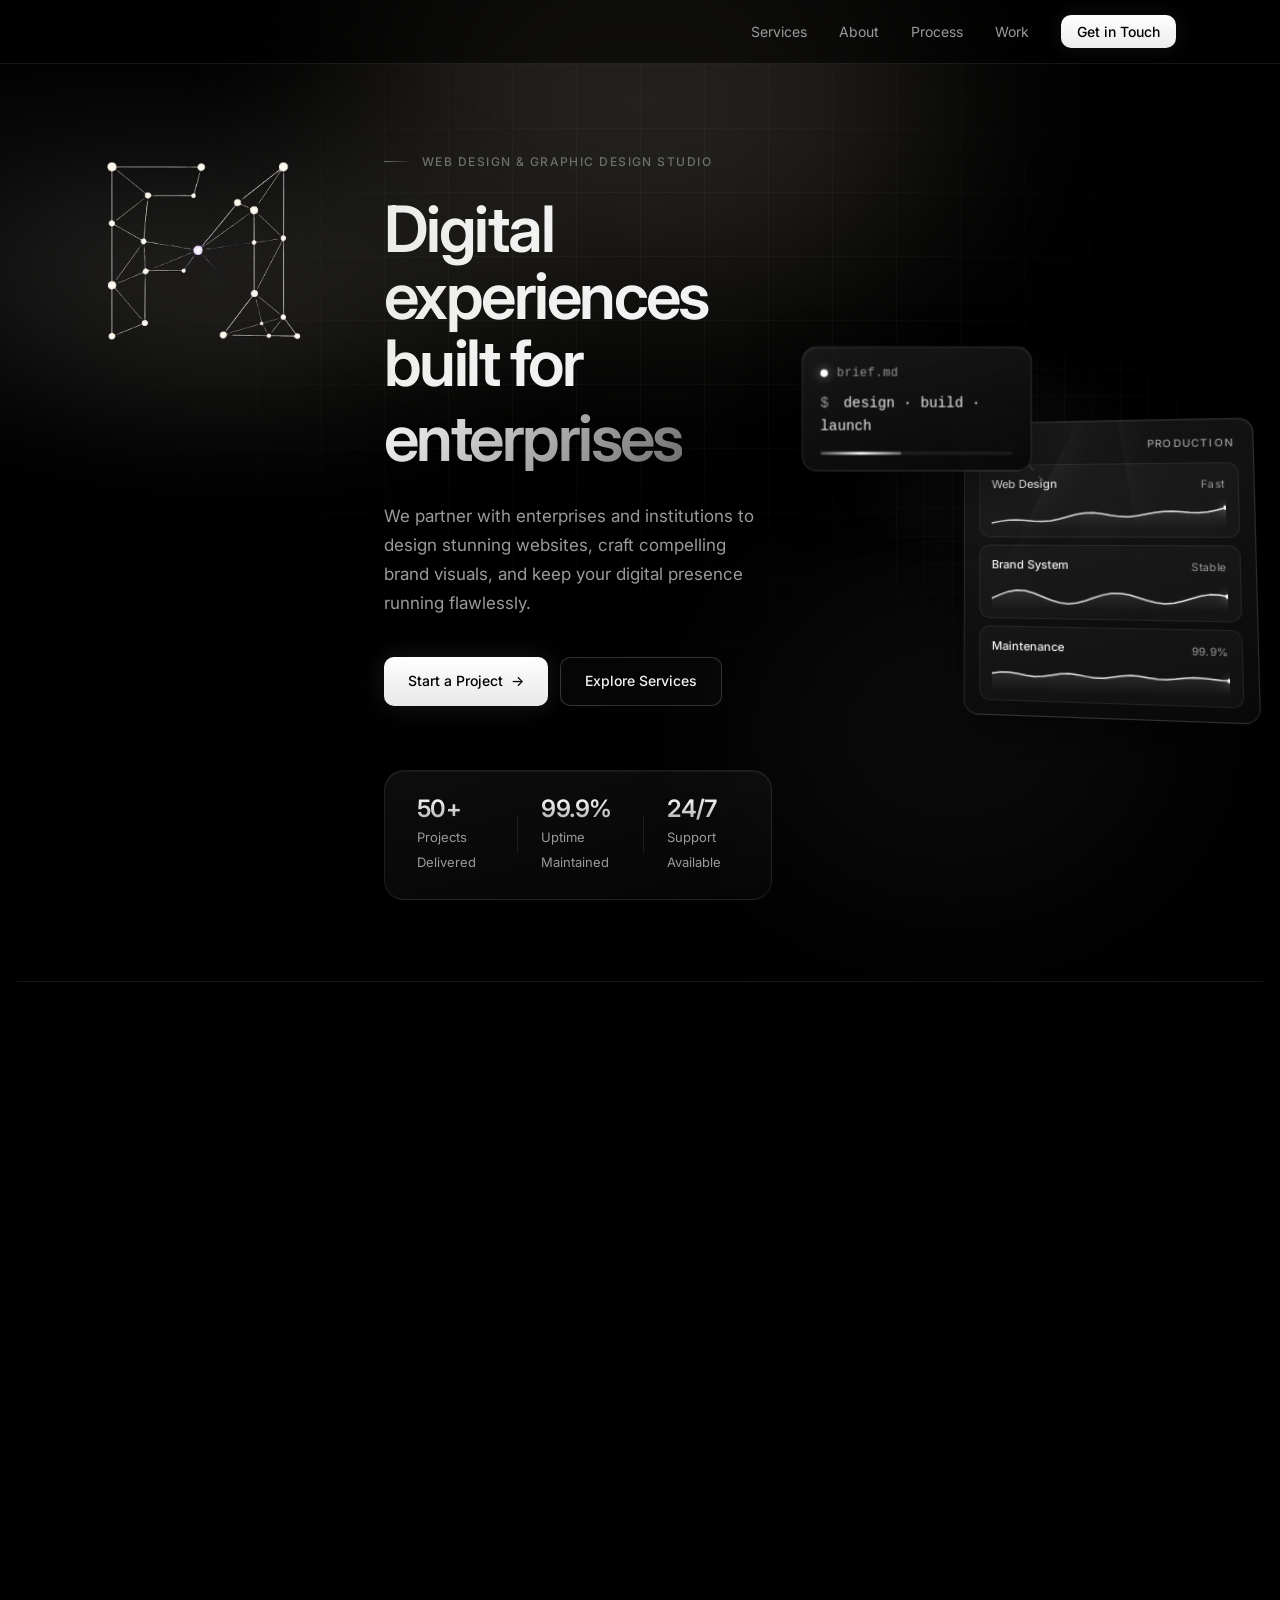
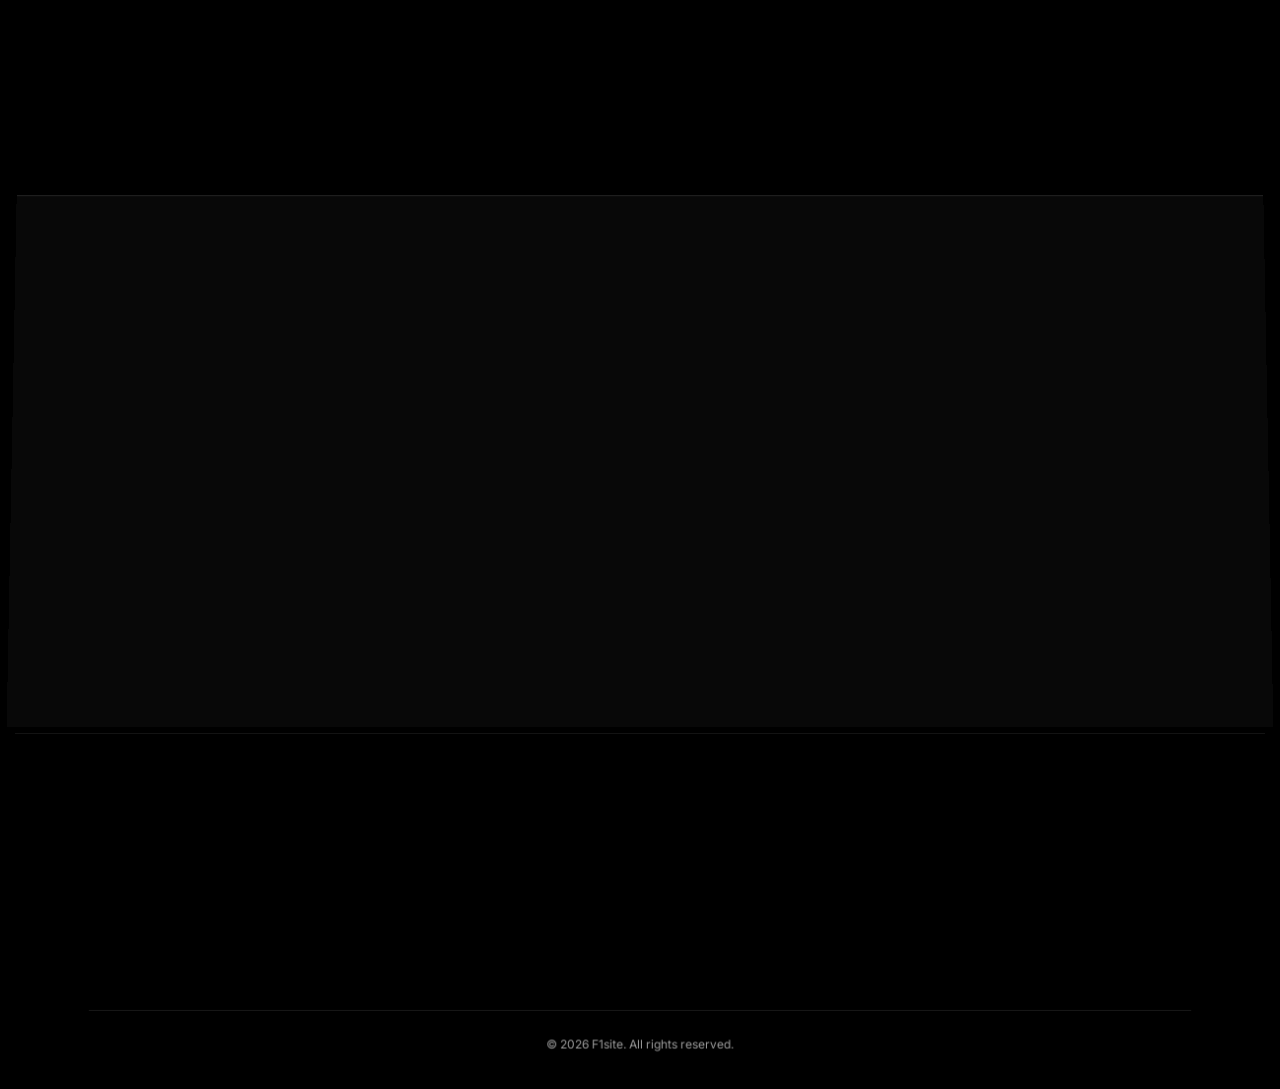
==== commit 13cf31e6: "Add files via upload" ====
--- a/index.html
+++ b/index.html
@@ -8,8 +8,22 @@
   <link rel="preconnect" href="https://fonts.googleapis.com">
   <link rel="preconnect" href="https://fonts.gstatic.com" crossorigin>
   <link href="https://fonts.googleapis.com/css2?family=Inter:wght@400;500;600;700&display=swap" rel="stylesheet">
-  <link rel="stylesheet" href="css/styles.css">
-  <link rel="icon" href="logos/f1-logo-transparent.png" type="image/png">
+  <link rel="stylesheet" href="/css/styles.css">
+  <link rel="stylesheet" href="/css/cinematic-intro.css">
+  <link rel="icon" href="/favicon.ico" sizes="any">
+  <link rel="icon" type="image/png" sizes="48x48" href="/logos/favicon-48.png">
+  <link rel="icon" type="image/png" sizes="192x192" href="/logos/favicon-192.png">
+  <link rel="apple-touch-icon" href="/logos/apple-touch-icon.png">
+  <script>
+    (function () {
+      try {
+        if (sessionStorage.getItem('f1site-cin-intro-v1') === '1') return;
+        if (window.matchMedia('(prefers-reduced-motion: reduce)').matches) return;
+        if (/(?:\?|&)nointro=1(?:&|$)/.test(location.search)) return;
+        document.documentElement.classList.add('cin-pending');
+      } catch (e) {}
+    })();
+  </script>
 </head>
 <body data-page="home">
 
@@ -23,36 +37,93 @@
         <div class="hero-glow hero-glow-2"></div>
         <div class="hero-grid"></div>
       </div>
-      <div class="container hero-content">
-        <p class="hero-eyebrow">Web Design &amp; Graphic Design Studio</p>
-        <h1 class="hero-title">
-          Digital experiences built for
-          <em>organizations that lead</em>
-        </h1>
-        <p class="hero-desc">
-          We partner with enterprises and institutions to design stunning websites,
-          craft compelling brand visuals, and keep your digital presence running flawlessly.
-        </p>
-        <div class="hero-actions">
-          <a href="contact/" class="btn btn-primary">Start a Project</a>
-          <a href="services/" class="btn btn-ghost">Explore Services</a>
-        </div>
-        <div class="hero-stats">
-          <div class="stat">
-            <span class="stat-number">50+</span>
-            <span class="stat-label">Projects Delivered</span>
+      <div class="container hero-shell">
+        <div class="hero-content">
+          <p class="hero-eyebrow">Web Design &amp; Graphic Design Studio</p>
+          <h1 class="hero-title">
+            Digital experiences built for
+            <span class="hero-cycle-wrap" aria-live="polite">
+              <span class="hero-cycle" id="heroCycle">enterprises</span>
+            </span>
+          </h1>
+          <p class="hero-desc">
+            We partner with enterprises and institutions to design stunning websites,
+            craft compelling brand visuals, and keep your digital presence running flawlessly.
+          </p>
+          <div class="hero-actions">
+            <a href="/contact" class="btn btn-primary">Start a Project <span class="btn-arrow" aria-hidden="true">→</span></a>
+            <a href="/services" class="btn btn-ghost">Explore Services</a>
           </div>
-          <div class="stat-divider"></div>
-          <div class="stat">
-            <span class="stat-number">99.9%</span>
-            <span class="stat-label">Uptime Maintained</span>
-          </div>
-          <div class="stat-divider"></div>
-          <div class="stat">
-            <span class="stat-number">24/7</span>
-            <span class="stat-label">Support Available</span>
+          <div class="hero-stats">
+            <div class="stat">
+              <span class="stat-number">50+</span>
+              <span class="stat-label">Projects Delivered</span>
+            </div>
+            <div class="stat-divider"></div>
+            <div class="stat">
+              <span class="stat-number">99.9%</span>
+              <span class="stat-label">Uptime Maintained</span>
+            </div>
+            <div class="stat-divider"></div>
+            <div class="stat">
+              <span class="stat-number">24/7</span>
+              <span class="stat-label">Support Available</span>
+            </div>
           </div>
         </div>
+
+        <aside class="hero-stage" aria-hidden="true">
+          <div class="stage-orbit"></div>
+          <div class="stage-grid"></div>
+
+          <div class="stage-card stage-brief">
+            <div class="stage-brief-row">
+              <span class="stage-dot"></span>
+              <span class="stage-mono">brief.md</span>
+            </div>
+            <p class="stage-cmd"><span class="stage-prompt">$</span> design · build · launch</p>
+            <div class="stage-progress"><span></span></div>
+          </div>
+
+          <svg class="stage-flow" viewBox="0 0 220 160" fill="none" xmlns="http://www.w3.org/2000/svg">
+            <path class="stage-flow-path" id="stageFlowPath" d="M18 18 C 70 18, 90 80, 140 110 S 200 148, 210 148" />
+            <circle class="stage-flow-bead" r="4" cx="18" cy="18">
+              <animateMotion dur="2.8s" repeatCount="indefinite" rotate="auto">
+                <mpath href="#stageFlowPath" xlink:href="#stageFlowPath"></mpath>
+              </animateMotion>
+            </circle>
+          </svg>
+
+          <div class="stage-board">
+            <div class="stage-board-head">
+              <span class="stage-live"><span class="stage-live-ping"></span> LIVE</span>
+              <span class="stage-board-label">PRODUCTION</span>
+            </div>
+            <div class="stage-panels">
+              <div class="stage-panel">
+                <div class="stage-panel-top">
+                  <span>Web Design</span>
+                  <span class="stage-meta">Fast</span>
+                </div>
+                <canvas class="sparkline" data-spark="rise" width="160" height="36"></canvas>
+              </div>
+              <div class="stage-panel">
+                <div class="stage-panel-top">
+                  <span>Brand System</span>
+                  <span class="stage-meta">Stable</span>
+                </div>
+                <canvas class="sparkline" data-spark="wave" width="160" height="36"></canvas>
+              </div>
+              <div class="stage-panel">
+                <div class="stage-panel-top">
+                  <span>Maintenance</span>
+                  <span class="stage-meta">99.9%</span>
+                </div>
+                <canvas class="sparkline" data-spark="flat" width="160" height="36"></canvas>
+              </div>
+            </div>
+          </div>
+        </aside>
       </div>
     </section>
 
@@ -66,22 +137,22 @@
           </p>
         </div>
         <div class="page-teasers">
-          <a href="services/#web-design" class="page-teaser">
+          <a href="/services#web-design" class="page-teaser">
             <h3>Web Design &amp; Development</h3>
             <p>Custom, accessible websites built for performance, security, and scale — tailored to enterprise standards.</p>
             <span>Learn more →</span>
           </a>
-          <a href="services/#graphic-design" class="page-teaser">
+          <a href="/services#graphic-design" class="page-teaser">
             <h3>Graphic Design</h3>
             <p>Brand identities, marketing collateral, and visual systems that communicate authority across every channel.</p>
             <span>Learn more →</span>
           </a>
-          <a href="services/#maintenance" class="page-teaser">
+          <a href="/services#maintenance" class="page-teaser">
             <h3>Website Maintenance</h3>
             <p>Proactive monitoring, updates, and support so your site stays fast, secure, and always current.</p>
             <span>Learn more →</span>
           </a>
-          <a href="process/" class="page-teaser">
+          <a href="/process" class="page-teaser">
             <h3>How We Work</h3>
             <p>A structured, transparent process from discovery through launch — with sign-off at every stage.</p>
             <span>See our process →</span>
@@ -95,7 +166,7 @@
         <div class="cta-banner">
           <h2>Ready to elevate your digital presence?</h2>
           <p>Whether you need a new website, a brand refresh, or ongoing maintenance — we'd love to hear about your project.</p>
-          <a href="contact/" class="btn btn-primary">Get in Touch</a>
+          <a href="/contact" class="btn btn-primary">Get in Touch</a>
         </div>
       </div>
     </section>
@@ -104,7 +175,8 @@
 
   <div id="site-footer"></div>
 
-  <script src="js/layout.js"></script>
-  <script src="js/main.js"></script>
+  <script src="/js/layout.js"></script>
+  <script src="/js/cinematic-intro.js"></script>
+  <script src="/js/main.js"></script>
 </body>
 </html>
--- a/css/styles.css
+++ b/css/styles.css
@@ -42,8 +42,14 @@
 
 @media (min-width: 769px) {
   :root {
+    --logo-offset: clamp(11rem, 36vw, 22.5rem);
+    --content-rail: calc(var(--logo-offset) + var(--content-gutter));
+  }
+}
+
+@media (min-width: 1100px) {
+  :root {
     --logo-offset: min(52vw, 22.5rem);
-    --content-rail: calc(var(--logo-offset) + var(--content-gutter));
   }
 }
 
@@ -53,6 +59,8 @@
   scroll-behavior: smooth;
   -webkit-font-smoothing: antialiased;
   color-scheme: dark;
+  overflow-x: clip;
+  max-width: 100%;
 }
 
 body {
@@ -65,6 +73,9 @@
     radial-gradient(ellipse 80% 50% at 100% 0%, rgba(237, 224, 199, 0.04), transparent 50%),
     var(--color-bg);
   position: relative;
+  overflow-x: clip;
+  max-width: 100%;
+  width: 100%;
 }
 
 ::selection {
@@ -100,7 +111,7 @@
   animation: ambient-drift 18s ease-in-out infinite;
 }
 
-img { display: block; max-width: 100%; }
+img { display: block; max-width: 100%; height: auto; }
 a { color: inherit; text-decoration: none; }
 ul { list-style: none; }
 button { font: inherit; cursor: pointer; border: none; background: none; }
@@ -109,7 +120,8 @@
   width: 100%;
   max-width: var(--container);
   margin: 0 auto;
-  padding: 0 1.5rem;
+  padding: 0 var(--content-gutter);
+  box-sizing: border-box;
 }
 
 /* Typography */
@@ -165,7 +177,7 @@
   margin-right: auto;
 }
 
-.section { padding: 6rem 0; }
+.section { padding: 6rem 0; overflow-x: clip; }
 
 /* Buttons */
 
@@ -225,6 +237,7 @@
   -webkit-backdrop-filter: blur(24px) saturate(140%);
   transition: background var(--transition), border-color var(--transition), box-shadow var(--transition);
   border-bottom: 1px solid var(--color-border);
+  max-width: 100%;
 }
 
 .header.scrolled {
@@ -256,6 +269,8 @@
   pointer-events: none;
   opacity: 0;
   animation: logo-enter 1.1s cubic-bezier(0.16, 1, 0.3, 1) 0.15s forwards;
+  max-width: min(96vw, 42rem);
+  overflow: visible;
 }
 
 .logo-visual {
@@ -325,7 +340,8 @@
 
 .logo-img-featured {
   position: relative;
-  width: min(96vw, 42rem);
+  width: min(90vw, 42rem);
+  max-width: 100%;
   height: auto;
   margin-left: -4.5rem;
   display: block;
@@ -497,15 +513,21 @@
 main {
   position: relative;
   z-index: 1;
+  overflow-x: clip;
+  max-width: 100%;
 }
 
 main .container {
-  width: 100%;
-  max-width: var(--container);
+  width: min(
+    var(--container),
+    calc(100% - max(var(--content-gutter), var(--content-rail)) - var(--content-gutter))
+  );
+  max-width: none;
   margin-left: max(var(--content-gutter), var(--content-rail));
   margin-right: auto;
   padding-left: 0;
   padding-right: var(--content-gutter);
+  box-sizing: border-box;
 }
 
 .hero {
@@ -515,6 +537,7 @@
   align-items: center;
   padding-top: calc(var(--header-h) + 1rem);
   overflow: hidden;
+  max-width: 100%;
 }
 
 .logo-img-footer {
@@ -648,6 +671,364 @@
   z-index: 1;
   max-width: var(--prose-max);
   padding: 4rem 0 6rem;
+}
+
+.hero-shell {
+  position: relative;
+  z-index: 1;
+  display: grid;
+  grid-template-columns: minmax(0, 1fr) minmax(280px, 420px);
+  gap: 2.5rem;
+  align-items: center;
+  padding-top: 4rem;
+  padding-bottom: 5rem;
+  max-width: min(1180px, 100%) !important;
+}
+
+.hero-shell > .hero-content {
+  max-width: none;
+  padding: 0;
+  min-width: 0;
+}
+
+.hero-cycle-wrap {
+  display: block;
+  position: relative;
+  min-height: 1.15em;
+  margin-top: 0.12em;
+  overflow: hidden;
+}
+
+.hero-cycle {
+  display: inline-block;
+  font-style: normal;
+  background: linear-gradient(135deg, #ffffff 0%, #b8b8b8 45%, var(--color-brand) 100%);
+  -webkit-background-clip: text;
+  -webkit-text-fill-color: transparent;
+  background-clip: text;
+  will-change: transform, opacity, filter;
+}
+
+.hero-cycle.is-out {
+  animation: cycle-out 0.45s var(--ease-out, cubic-bezier(0.16, 1, 0.3, 1)) forwards;
+}
+
+.hero-cycle.is-in {
+  animation: cycle-in 0.55s var(--ease-out, cubic-bezier(0.16, 1, 0.3, 1)) forwards;
+}
+
+@keyframes cycle-out {
+  to { opacity: 0; transform: translateY(-55%); filter: blur(8px); }
+}
+
+@keyframes cycle-in {
+  from { opacity: 0; transform: translateY(55%); filter: blur(8px); }
+  to   { opacity: 1; transform: translateY(0); filter: blur(0); }
+}
+
+.btn-arrow {
+  display: inline-block;
+  transition: transform 0.35s cubic-bezier(0.16, 1, 0.3, 1);
+}
+
+.btn-primary:hover .btn-arrow {
+  transform: translateX(3px);
+}
+
+/* Render-inspired living hero stage */
+
+.hero-stage {
+  position: relative;
+  height: 420px;
+  width: 100%;
+  perspective: 1200px;
+  transform-style: preserve-3d;
+  opacity: 0;
+  animation: stage-enter 1s cubic-bezier(0.16, 1, 0.3, 1) 0.55s forwards;
+}
+
+@keyframes stage-enter {
+  from { opacity: 0; transform: translateY(28px) scale(0.96); }
+  to   { opacity: 1; transform: translateY(0) scale(1); }
+}
+
+.stage-orbit {
+  position: absolute;
+  inset: 8% 4%;
+  border-radius: 28px;
+  background:
+    radial-gradient(ellipse 70% 60% at 40% 30%, rgba(255, 255, 255, 0.06), transparent 60%),
+    radial-gradient(ellipse 50% 50% at 80% 80%, rgba(110, 110, 110, 0.12), transparent 55%);
+  filter: blur(2px);
+  animation: stage-orbit-breathe 10s ease-in-out infinite;
+}
+
+@keyframes stage-orbit-breathe {
+  0%, 100% { opacity: 0.7; transform: scale(1); }
+  50% { opacity: 1; transform: scale(1.03); }
+}
+
+.stage-grid {
+  position: absolute;
+  inset: 0;
+  border-radius: 20px;
+  background-image:
+    linear-gradient(rgba(255, 255, 255, 0.035) 1px, transparent 1px),
+    linear-gradient(90deg, rgba(255, 255, 255, 0.035) 1px, transparent 1px);
+  background-size: 28px 28px;
+  mask-image: radial-gradient(ellipse 75% 70% at 55% 45%, black 20%, transparent 75%);
+  -webkit-mask-image: radial-gradient(ellipse 75% 70% at 55% 45%, black 20%, transparent 75%);
+  animation: stage-grid-drift 22s linear infinite;
+}
+
+@keyframes stage-grid-drift {
+  to { background-position: 28px 28px; }
+}
+
+.stage-card,
+.stage-board {
+  position: absolute;
+  background: linear-gradient(165deg, rgba(255, 255, 255, 0.08) 0%, rgba(18, 18, 18, 0.92) 45%, rgba(8, 8, 8, 0.96) 100%);
+  border: 1px solid rgba(255, 255, 255, 0.12);
+  border-radius: 14px;
+  box-shadow:
+    0 20px 50px rgba(0, 0, 0, 0.55),
+    0 1px 0 rgba(255, 255, 255, 0.06) inset;
+  backdrop-filter: blur(18px) saturate(140%);
+  -webkit-backdrop-filter: blur(18px) saturate(140%);
+}
+
+.stage-brief {
+  top: 12%;
+  left: 0;
+  width: min(210px, 52%);
+  padding: 0.9rem 1rem;
+  z-index: 3;
+  transform: translateZ(48px);
+  animation: stage-float-a 7s ease-in-out infinite;
+}
+
+.stage-board {
+  right: 0;
+  bottom: 6%;
+  width: min(270px, 72%);
+  padding: 0.85rem;
+  z-index: 3;
+  transform: translateZ(28px) rotateY(-6deg) rotateX(3deg);
+  transform-style: preserve-3d;
+  animation: stage-float-b 8.5s ease-in-out infinite;
+}
+
+.stage-flow {
+  position: absolute;
+  top: 18%;
+  left: 28%;
+  width: 52%;
+  height: 42%;
+  z-index: 2;
+  overflow: visible;
+  pointer-events: none;
+  transform: translateZ(18px);
+}
+
+.stage-brief-row {
+  display: flex;
+  align-items: center;
+  gap: 0.5rem;
+  margin-bottom: 0.55rem;
+}
+
+.stage-dot {
+  width: 7px;
+  height: 7px;
+  border-radius: 50%;
+  background: #ffffff;
+  box-shadow: 0 0 10px rgba(255, 255, 255, 0.55);
+  animation: stage-dot-pulse 2.2s ease-in-out infinite;
+}
+
+@keyframes stage-dot-pulse {
+  0%, 100% { opacity: 0.55; transform: scale(1); }
+  50% { opacity: 1; transform: scale(1.2); }
+}
+
+.stage-mono {
+  font-size: 0.6875rem;
+  letter-spacing: 0.04em;
+  color: var(--color-text-muted);
+  font-family: ui-monospace, SFMono-Regular, Menlo, Consolas, monospace;
+}
+
+.stage-cmd {
+  font-size: 0.8125rem;
+  font-weight: 500;
+  color: var(--color-text);
+  font-family: ui-monospace, SFMono-Regular, Menlo, Consolas, monospace;
+  margin-bottom: 0.75rem;
+}
+
+.stage-prompt {
+  color: var(--color-text-muted);
+  margin-right: 0.35rem;
+}
+
+.stage-progress {
+  height: 3px;
+  border-radius: 100px;
+  background: rgba(255, 255, 255, 0.08);
+  overflow: hidden;
+}
+
+.stage-progress > span {
+  display: block;
+  height: 100%;
+  width: 42%;
+  border-radius: inherit;
+  background: linear-gradient(90deg, rgba(255, 255, 255, 0.2), #ffffff, rgba(255, 255, 255, 0.35));
+  animation: stage-progress-run 3.4s cubic-bezier(0.4, 0, 0.2, 1) infinite;
+}
+
+@keyframes stage-progress-run {
+  0% { width: 12%; transform: translateX(0); }
+  50% { width: 72%; }
+  100% { width: 18%; transform: translateX(280%); }
+}
+
+.stage-flow-path {
+  stroke: rgba(255, 255, 255, 0.18);
+  stroke-width: 1.5;
+  stroke-linecap: round;
+  fill: none;
+  stroke-dasharray: 6 8;
+  animation: stage-flow-dash 1.6s linear infinite;
+}
+
+@keyframes stage-flow-dash {
+  to { stroke-dashoffset: -28; }
+}
+
+.stage-flow-bead {
+  fill: #ffffff;
+  filter: drop-shadow(0 0 6px rgba(255, 255, 255, 0.85));
+}
+
+.stage-board-head {
+  display: flex;
+  align-items: center;
+  justify-content: space-between;
+  margin-bottom: 0.7rem;
+  padding: 0 0.15rem;
+}
+
+.stage-live {
+  display: inline-flex;
+  align-items: center;
+  gap: 0.4rem;
+  font-size: 0.625rem;
+  font-weight: 600;
+  letter-spacing: 0.1em;
+  color: #d8d8d8;
+}
+
+.stage-live-ping {
+  width: 6px;
+  height: 6px;
+  border-radius: 50%;
+  background: #ffffff;
+  box-shadow: 0 0 0 0 rgba(255, 255, 255, 0.55);
+  animation: stage-live-ping 1.8s ease-out infinite;
+}
+
+@keyframes stage-live-ping {
+  0% { box-shadow: 0 0 0 0 rgba(255, 255, 255, 0.5); }
+  70% { box-shadow: 0 0 0 8px rgba(255, 255, 255, 0); }
+  100% { box-shadow: 0 0 0 0 rgba(255, 255, 255, 0); }
+}
+
+.stage-board-label {
+  font-size: 0.625rem;
+  letter-spacing: 0.12em;
+  color: var(--color-text-muted);
+  font-weight: 500;
+}
+
+.stage-panels {
+  display: grid;
+  gap: 0.45rem;
+}
+
+.stage-panel {
+  padding: 0.65rem 0.7rem 0.45rem;
+  border-radius: 10px;
+  background: rgba(255, 255, 255, 0.03);
+  border: 1px solid rgba(255, 255, 255, 0.07);
+  transition: border-color 0.35s ease, background 0.35s ease, transform 0.35s cubic-bezier(0.16, 1, 0.3, 1);
+}
+
+.stage-panel:hover {
+  border-color: rgba(255, 255, 255, 0.16);
+  background: rgba(255, 255, 255, 0.05);
+  transform: translateY(-2px);
+}
+
+.stage-panel-top {
+  display: flex;
+  justify-content: space-between;
+  align-items: center;
+  margin-bottom: 0.35rem;
+  font-size: 0.6875rem;
+  color: var(--color-text);
+  font-weight: 500;
+}
+
+.stage-meta {
+  color: var(--color-text-muted);
+  font-weight: 400;
+  font-size: 0.625rem;
+  letter-spacing: 0.04em;
+}
+
+.sparkline {
+  display: block;
+  width: 100%;
+  height: 28px;
+}
+
+@keyframes stage-float-a {
+  0%, 100% { transform: translate3d(0, 0, 48px); }
+  50% { transform: translate3d(0, -8px, 48px); }
+}
+
+@keyframes stage-float-b {
+  0%, 100% { transform: translate3d(0, 0, 28px) rotateY(-6deg) rotateX(3deg); }
+  50% { transform: translate3d(0, 7px, 28px) rotateY(-6deg) rotateX(3deg); }
+}
+
+@media (max-width: 1100px) {
+  .hero-shell {
+    grid-template-columns: 1fr;
+    gap: 0;
+  }
+
+  .hero-stage {
+    display: none;
+  }
+}
+
+@media (prefers-reduced-motion: reduce) {
+  .hero-stage,
+  .stage-brief,
+  .stage-board,
+  .stage-orbit,
+  .stage-grid,
+  .stage-progress > span,
+  .stage-flow-path,
+  .stage-flow-bead,
+  .stage-dot,
+  .stage-live-ping,
+  .hero-cycle {
+    animation: none !important;
+  }
 }
 
 .hero-eyebrow {
@@ -776,6 +1157,7 @@
   border: 1px solid var(--color-border);
   border-radius: var(--radius-lg);
   overflow: hidden;
+  min-width: 0;
 }
 
 .service-card {
@@ -785,6 +1167,7 @@
   backdrop-filter: blur(12px);
   -webkit-backdrop-filter: blur(12px);
   transition: background var(--transition), transform var(--transition);
+  min-width: 0;
 }
 
 .service-card:hover {
@@ -878,6 +1261,8 @@
 .about-visual {
   position: relative;
   height: 400px;
+  max-width: 100%;
+  overflow: hidden;
 }
 
 .about-card {
@@ -1224,6 +1609,17 @@
   text-align: center;
 }
 
+.form-error {
+  margin-top: 1rem;
+  padding: 0.75rem 1rem;
+  background: rgba(239, 68, 68, 0.1);
+  color: #f87171;
+  border: 1px solid rgba(239, 68, 68, 0.25);
+  border-radius: var(--radius-sm);
+  font-size: 0.875rem;
+  text-align: center;
+}
+
 /* Footer */
 
 .footer {
@@ -1231,6 +1627,8 @@
   color: var(--color-text-muted);
   padding: 4rem 0 0;
   border-top: 1px solid var(--color-border);
+  overflow-x: clip;
+  max-width: 100%;
 }
 
 .footer-grid {
@@ -1239,6 +1637,7 @@
   gap: 3rem;
   padding-bottom: 3rem;
   border-bottom: 1px solid var(--color-border);
+  min-width: 0;
 }
 
 .footer-brand p {
@@ -1385,6 +1784,8 @@
   }
 
   main .container {
+    width: 100%;
+    max-width: var(--container);
     margin-left: auto;
     margin-right: auto;
     padding-left: var(--content-gutter);
@@ -1489,6 +1890,12 @@
     align-items: flex-start;
   }
 
+  .hero-shell {
+    padding-top: 0;
+    padding-bottom: 0;
+    grid-template-columns: 1fr;
+  }
+
   .hero-mobile-mark {
     display: flex;
     justify-content: center;
@@ -1553,6 +1960,10 @@
     padding: 0 0 3.5rem;
   }
 
+  .hero-cycle-wrap {
+    min-height: 1.2em;
+  }
+
   .hero-eyebrow {
     display: inline-block;
     padding: 0.4rem 0.875rem;
@@ -2292,6 +2703,20 @@
   height: auto;
   object-fit: contain;
   filter: drop-shadow(0 14px 40px rgba(0, 0, 0, 0.55));
+}
+
+.preview-panel-cover .project-preview {
+  padding: 0;
+  background: #0a0a0a;
+}
+
+.preview-panel-cover .project-logo {
+  max-width: none;
+  max-height: none;
+  width: 100%;
+  height: 100%;
+  object-fit: cover;
+  filter: none;
 }
 
 .site-preview-fallback {
@@ -2367,6 +2792,7 @@
   display: grid;
   grid-template-columns: repeat(2, 1fr);
   gap: 1rem;
+  min-width: 0;
 }
 
 .page-teaser {
@@ -2379,6 +2805,8 @@
   border-radius: var(--radius-md);
   box-shadow: var(--shadow-card);
   transition: border-color var(--transition), transform var(--transition), box-shadow var(--transition);
+  min-width: 0;
+  overflow-wrap: anywhere;
 }
 
 .page-teaser:hover {
@@ -2423,6 +2851,7 @@
   position: relative;
   overflow: hidden;
   box-shadow: var(--shadow-card);
+  max-width: 100%;
 }
 
 .cta-banner::before {
@@ -2517,3 +2946,628 @@
     padding: 1.75rem;
   }
 }
+
+/* ============================================
+   Motion & Interaction Layer
+   ============================================ */
+
+:root {
+  --ease-out: cubic-bezier(0.16, 1, 0.3, 1);
+  --ease-swift: cubic-bezier(0.4, 0, 0.2, 1);
+  --anim-dur: 0.85s;
+}
+
+/* --- Page enter / exit --- */
+
+html.js main {
+  animation: page-enter 0.7s var(--ease-out) both;
+}
+
+@keyframes page-enter {
+  from { opacity: 0; translate: 0 14px; }
+  to   { opacity: 1; translate: 0 0; }
+}
+
+html.page-exit main {
+  animation: none;
+  opacity: 0;
+  translate: 0 -10px;
+  transition: opacity 0.22s var(--ease-swift), translate 0.22s var(--ease-swift);
+}
+
+html.page-exit .footer {
+  opacity: 0;
+  transition: opacity 0.22s var(--ease-swift);
+}
+
+/* --- Disable legacy CSS-only hero intro when JS orchestrates it --- */
+
+html.js .hero-eyebrow,
+html.js .hero-title,
+html.js .hero-desc,
+html.js .hero-actions,
+html.js .hero-stats {
+  opacity: 1;
+  animation: none;
+}
+
+/* --- Scroll reveal system --- */
+
+html.js .anim {
+  opacity: 0;
+  translate: 0 26px;
+}
+
+html.js .anim[data-anim="left"]  { translate: -32px 0; }
+html.js .anim[data-anim="right"] { translate: 32px 0; }
+html.js .anim[data-anim="scale"] { translate: 0 18px; scale: 0.96; }
+html.js .anim[data-anim="fade"]  { translate: 0 0; }
+
+@media (max-width: 768px) {
+  html.js .anim[data-anim="left"],
+  html.js .anim[data-anim="right"] { translate: 0 22px; }
+}
+
+html.js .anim.anim-in {
+  opacity: 1;
+  translate: 0 0;
+  scale: 1;
+  transition:
+    opacity var(--anim-dur) var(--ease-out) var(--d, 0s),
+    translate var(--anim-dur) var(--ease-out) var(--d, 0s),
+    scale var(--anim-dur) var(--ease-out) var(--d, 0s);
+}
+
+/* --- Title word cascade --- */
+
+html.js .tw {
+  display: inline-block;
+  opacity: 0;
+  translate: 0 0.55em;
+  filter: blur(7px);
+}
+
+html.js .tw.in {
+  opacity: 1;
+  translate: 0 0;
+  filter: blur(0);
+  transition:
+    opacity 0.75s var(--ease-out) var(--d, 0s),
+    translate 0.75s var(--ease-out) var(--d, 0s),
+    filter 0.75s var(--ease-out) var(--d, 0s);
+}
+
+html.js .t-em {
+  opacity: 0;
+  filter: blur(12px);
+}
+
+html.js .t-em.in {
+  opacity: 1;
+  filter: blur(0);
+  transition:
+    opacity 1.1s var(--ease-out) var(--d, 0s),
+    filter 1.1s var(--ease-out) var(--d, 0s);
+}
+
+/* --- Buttons --- */
+
+.btn {
+  transition: all var(--transition), scale 0.16s var(--ease-swift);
+}
+
+.btn:active {
+  scale: 0.97;
+}
+
+.btn-ghost {
+  position: relative;
+  overflow: hidden;
+}
+
+.btn-ghost::before {
+  content: '';
+  position: absolute;
+  top: -20%;
+  bottom: -20%;
+  left: -35%;
+  width: 30%;
+  background: linear-gradient(105deg, transparent, rgba(255, 255, 255, 0.14) 50%, transparent);
+  transform: translateX(-40%) skewX(-18deg);
+  opacity: 0;
+  pointer-events: none;
+}
+
+.btn-ghost:hover::before {
+  animation: btn-sheen 0.9s var(--ease-swift);
+}
+
+@keyframes btn-sheen {
+  0%   { transform: translateX(-40%) skewX(-18deg); opacity: 0; }
+  15%  { opacity: 1; }
+  100% { transform: translateX(520%) skewX(-18deg); opacity: 0; }
+}
+
+.nav-cta:active {
+  scale: 0.95;
+}
+
+/* --- Nav link underline (desktop) --- */
+
+@media (min-width: 769px) {
+  .nav-links a:not(.nav-cta)::before {
+    content: '';
+    position: absolute;
+    left: 0;
+    right: 0;
+    bottom: -0.35rem;
+    height: 1px;
+    background: linear-gradient(90deg, transparent, rgba(255, 255, 255, 0.6), transparent);
+    transform: scaleX(0);
+    opacity: 0;
+    transition: transform 0.4s var(--ease-out), opacity 0.3s var(--ease-swift);
+  }
+
+  .nav-links a:not(.nav-cta):hover::before {
+    transform: scaleX(1);
+    opacity: 1;
+  }
+
+  .nav-links a.active:not(.nav-cta)::before {
+    content: none;
+  }
+}
+
+/* --- Mobile nav item stagger --- */
+
+@media (max-width: 768px) {
+  html.js .nav-links li {
+    opacity: 0;
+    translate: 22px 0;
+    transition: opacity 0.4s var(--ease-out), translate 0.4s var(--ease-out);
+  }
+
+  html.js .nav-links.open li {
+    opacity: 1;
+    translate: 0 0;
+  }
+
+  html.js .nav-links.open li:nth-child(1) { transition-delay: 0.05s; }
+  html.js .nav-links.open li:nth-child(2) { transition-delay: 0.1s; }
+  html.js .nav-links.open li:nth-child(3) { transition-delay: 0.15s; }
+  html.js .nav-links.open li:nth-child(4) { transition-delay: 0.2s; }
+  html.js .nav-links.open li:nth-child(5) { transition-delay: 0.25s; }
+
+  html.js .nav-links:not(.open) li {
+    transition: none;
+  }
+}
+
+/* --- Pointer-tracked card glow (desktop) --- */
+
+@media (hover: hover) and (pointer: fine) {
+  .glow-card {
+    position: relative;
+  }
+
+  .glow-card::before,
+  .glow-card::after {
+    content: '';
+    position: absolute;
+    inset: 0;
+    border-radius: inherit;
+    opacity: 0;
+    transition: opacity 0.45s var(--ease-swift);
+    pointer-events: none;
+  }
+
+  .glow-card::before {
+    padding: 1px;
+    background: radial-gradient(
+      260px circle at var(--mx, 50%) var(--my, 50%),
+      rgba(255, 255, 255, 0.22),
+      rgba(255, 255, 255, 0.03) 45%,
+      transparent 70%
+    );
+    -webkit-mask: linear-gradient(#000 0 0) content-box, linear-gradient(#000 0 0);
+    -webkit-mask-composite: xor;
+            mask: linear-gradient(#000 0 0) content-box, linear-gradient(#000 0 0);
+            mask-composite: exclude;
+    z-index: 2;
+  }
+
+  .glow-card::after {
+    background: radial-gradient(
+      300px circle at var(--mx, 50%) var(--my, 50%),
+      rgba(255, 255, 255, 0.05),
+      transparent 65%
+    );
+    z-index: 1;
+  }
+
+  .glow-card:hover::before,
+  .glow-card:hover::after {
+    opacity: 1;
+  }
+}
+
+/* --- Micro-interactions --- */
+
+.page-teaser span {
+  display: inline-block;
+  transition: color var(--transition), translate 0.35s var(--ease-out);
+}
+
+.page-teaser:hover span {
+  translate: 4px 0;
+}
+
+.footer-links a {
+  display: inline-block;
+  transition: color var(--transition), translate 0.3s var(--ease-out);
+}
+
+.footer-links a:hover {
+  translate: 3px 0;
+}
+
+.deliverable-tag {
+  transition: border-color var(--transition), background var(--transition), translate 0.3s var(--ease-out);
+}
+
+.deliverable-tag:hover {
+  border-color: rgba(110, 110, 110, 0.45);
+  translate: 0 -2px;
+}
+
+.faq-item h3 {
+  transition: color var(--transition);
+}
+
+.faq-item:hover h3 {
+  color: #ffffff;
+}
+
+.form-group input:hover,
+.form-group select:hover,
+.form-group textarea:hover {
+  border-color: var(--color-border-hover);
+}
+
+.contact-form {
+  transition: border-color var(--transition), box-shadow 0.5s var(--ease-swift);
+}
+
+.contact-form:focus-within {
+  border-color: var(--color-border-hover);
+  box-shadow: var(--shadow-card), 0 0 60px rgba(110, 110, 110, 0.12);
+}
+
+.form-success {
+  animation: success-pop 0.5s var(--ease-out);
+}
+
+@keyframes success-pop {
+  from { opacity: 0; translate: 0 8px; scale: 0.97; }
+}
+
+.service-detail-icon {
+  transition: color var(--transition), border-color var(--transition), translate 0.35s var(--ease-out);
+}
+
+.service-detail:hover .service-detail-icon {
+  color: var(--color-text);
+  border-color: var(--color-border-hover);
+  translate: 0 -2px;
+}
+
+.team-avatar {
+  transition: scale 0.4s var(--ease-out), box-shadow 0.4s var(--ease-swift);
+}
+
+.team-card:hover .team-avatar {
+  scale: 1.08;
+  box-shadow: 0 0 24px rgba(110, 110, 110, 0.25);
+}
+
+.timeline-num {
+  transition: color var(--transition);
+}
+
+.timeline-step:hover .timeline-num {
+  color: var(--color-text);
+}
+
+.project-logo {
+  transition: transform 1.1s var(--ease-out);
+}
+
+.case-study:hover .project-logo {
+  transform: scale(1.04);
+}
+
+/* --- Ambient life --- */
+
+@media (min-width: 769px) {
+  html.js .about-card-1 { animation: card-float-a 7s ease-in-out infinite; }
+  html.js .about-card-2 { animation: card-float-b 8.5s ease-in-out infinite; }
+  html.js .about-card-3 { animation: card-float-c 7.8s ease-in-out infinite; }
+}
+
+@keyframes card-float-a { 50% { translate: 0 -8px; } }
+@keyframes card-float-b { 50% { translate: 0 7px; } }
+@keyframes card-float-c { 50% { translate: 0 -6px; } }
+
+html.js .cta-banner::before {
+  animation: orb-breathe 11s ease-in-out infinite;
+}
+
+@keyframes orb-breathe {
+  0%, 100% { transform: translate(0, 0) scale(1); opacity: 0.9; }
+  50%      { transform: translate(-30px, 18px) scale(1.12); opacity: 1; }
+}
+
+/* --- Section edge light sweeps --- */
+
+.services,
+.about,
+.process,
+.work,
+.contact,
+.page-content.alt-bg,
+.footer {
+  position: relative;
+}
+
+html.js .services::after,
+html.js .about::after,
+html.js .process::after,
+html.js .work::after,
+html.js .contact::after,
+html.js .page-content.alt-bg::after,
+html.js .footer::after {
+  content: '';
+  position: absolute;
+  top: -1px;
+  left: -30%;
+  width: 30%;
+  height: 1px;
+  background: linear-gradient(90deg, transparent, rgba(255, 255, 255, 0.28) 50%, transparent);
+  pointer-events: none;
+  opacity: 0;
+  animation: edge-sweep 10s var(--ease-swift) infinite;
+}
+
+html.js .about::after,
+html.js .page-content.alt-bg::after { animation-delay: 3.4s; }
+html.js .process::after,
+html.js .work::after { animation-delay: 5.2s; }
+html.js .footer::after { animation-delay: 6.8s; }
+
+@keyframes edge-sweep {
+  0%   { transform: translateX(0); opacity: 0; }
+  5%   { opacity: 1; }
+  38%  { transform: translateX(135vw); opacity: 0; }
+  100% { transform: translateX(135vw); opacity: 0; }
+}
+
+/* --- 3D depth system --- */
+
+.depth-scene {
+  perspective: 1100px;
+  transform-style: preserve-3d;
+}
+
+.depth-card {
+  --rx: 0deg;
+  --ry: 0deg;
+  --tz: 0px;
+  --ty: 0px;
+  transform:
+    rotateX(var(--rx))
+    rotateY(var(--ry))
+    translate3d(0, var(--ty), var(--tz));
+  transform-style: preserve-3d;
+  transform-origin: center center;
+  transition:
+    transform 0.35s var(--ease-out),
+    border-color var(--transition),
+    box-shadow 0.45s var(--ease-swift),
+    background var(--transition);
+  will-change: transform;
+}
+
+.depth-card.is-tilting {
+  box-shadow:
+    0 22px 50px rgba(0, 0, 0, 0.45),
+    0 0 0 1px rgba(255, 255, 255, 0.06),
+    0 1px 0 rgba(255, 255, 255, 0.05) inset;
+  z-index: 2;
+}
+
+/* Override flat 2D hover lifts so the 3D tilt owns transform */
+.depth-card.page-teaser:hover,
+.depth-card.detail-card:hover,
+.depth-card.value-card:hover,
+.depth-card.team-card:hover,
+.depth-card.plan-card:hover,
+.depth-card.contact-info-card:hover,
+.depth-card.work-card:hover,
+.depth-card.service-card:hover,
+.depth-card.case-study-visual:hover,
+.depth-card.stage-panel:hover {
+  transform:
+    rotateX(var(--rx))
+    rotateY(var(--ry))
+    translate3d(0, var(--ty), var(--tz));
+}
+
+.depth-card.cta-banner,
+.depth-card.contact-form,
+.depth-card.hero-stats {
+  transform-style: preserve-3d;
+}
+
+.depth-scroll {
+  --depth-rx: 0deg;
+  --depth-y: 0px;
+  --depth-z: 0px;
+  transform:
+    perspective(1400px)
+    rotateX(var(--depth-rx))
+    translate3d(0, var(--depth-y), var(--depth-z));
+  transform-origin: 50% 40%;
+  transition: transform 0.12s linear;
+  will-change: transform;
+}
+
+/* Page heroes: layered depth */
+.page-hero {
+  perspective: 1200px;
+}
+
+.page-hero .container {
+  transform: translateZ(24px);
+  transform-style: preserve-3d;
+}
+
+.page-hero-bg {
+  transform: translateZ(-40px) scale(1.08);
+  transform-origin: center top;
+}
+
+/* Case studies: opposing Z layers */
+.case-study {
+  perspective: 1000px;
+  transform-style: preserve-3d;
+}
+
+.case-study-visual {
+  transform-style: preserve-3d;
+}
+
+.case-study-content {
+  transform: translateZ(12px);
+}
+
+/* About floating cards in Z space */
+.about-visual {
+  perspective: 900px;
+  transform-style: preserve-3d;
+}
+
+.about-card-1 { transform: translateZ(36px); }
+.about-card-2 { transform: translateY(-50%) translateZ(56px); }
+.about-card-3 { transform: translateZ(22px); }
+
+html.js .about-card-1 { animation: card-float-a-3d 7s ease-in-out infinite; }
+html.js .about-card-2 { animation: card-float-b-3d 8.5s ease-in-out infinite; }
+html.js .about-card-3 { animation: card-float-c-3d 7.8s ease-in-out infinite; }
+
+@keyframes card-float-a-3d {
+  0%, 100% { transform: translate3d(0, 0, 36px); }
+  50% { transform: translate3d(0, -8px, 42px); }
+}
+@keyframes card-float-b-3d {
+  0%, 100% { transform: translateY(-50%) translate3d(0, 0, 56px); }
+  50% { transform: translateY(-50%) translate3d(0, 7px, 64px); }
+}
+@keyframes card-float-c-3d {
+  0%, 100% { transform: translate3d(0, 0, 22px); }
+  50% { transform: translate3d(0, -6px, 30px); }
+}
+
+/* Timeline steps get slight spatial stagger */
+.process-timeline {
+  perspective: 1000px;
+  transform-style: preserve-3d;
+}
+
+.timeline-step:nth-child(odd) {
+  transform: translateZ(8px);
+}
+.timeline-step:nth-child(even) {
+  transform: translateZ(18px);
+}
+
+.timeline-step:hover {
+  transform: translateZ(28px) translateY(-2px);
+  transition: transform 0.4s var(--ease-out), border-color var(--transition), background var(--transition);
+}
+
+@media (max-width: 899px) {
+  .depth-scroll {
+    transform: none !important;
+    transition: none;
+  }
+
+  .depth-card {
+    transform: none !important;
+  }
+
+  .page-hero .container,
+  .page-hero-bg,
+  .case-study-content,
+  .about-card-1,
+  .about-card-3,
+  .timeline-step:nth-child(odd),
+  .timeline-step:nth-child(even) {
+    transform: none;
+  }
+
+  .about-card-2 {
+    transform: translateY(-50%);
+  }
+
+  html.js .about-card-1 { animation: card-float-a 7s ease-in-out infinite; }
+  html.js .about-card-2 { animation: card-float-b 8.5s ease-in-out infinite; }
+  html.js .about-card-3 { animation: card-float-c 7.8s ease-in-out infinite; }
+}
+
+/* --- Reduced motion: opt out of the motion layer --- */
+
+@media (prefers-reduced-motion: reduce) {
+  html.js main { animation: none; }
+
+  html.js .anim,
+  html.js .tw,
+  html.js .t-em,
+  html.js .nav-links li {
+    opacity: 1 !important;
+    translate: none !important;
+    scale: none !important;
+    filter: none !important;
+    transition: none !important;
+  }
+
+  html.js .services::after,
+  html.js .about::after,
+  html.js .process::after,
+  html.js .work::after,
+  html.js .contact::after,
+  html.js .page-content.alt-bg::after,
+  html.js .footer::after { content: none; }
+
+  html.js .about-card-1,
+  html.js .about-card-2,
+  html.js .about-card-3,
+  html.js .cta-banner::before { animation: none; }
+
+  .btn-ghost::before { display: none; }
+
+  .glow-card::before,
+  .glow-card::after { display: none; }
+
+  .hero-cycle.is-out,
+  .hero-cycle.is-in { animation: none !important; opacity: 1 !important; filter: none !important; transform: none !important; }
+
+  .depth-card,
+  .depth-scroll,
+  .page-hero .container,
+  .page-hero-bg,
+  .case-study-content,
+  .timeline-step:nth-child(odd),
+  .timeline-step:nth-child(even) {
+    transform: none !important;
+  }
+}
--- a/css/cinematic-intro.css
+++ b/css/cinematic-intro.css
@@ -0,0 +1,552 @@
+/* ============================================
+   Cinematic intro — monitor portal into site
+   ============================================ */
+
+:root {
+  --cin-ease: cubic-bezier(0.16, 1, 0.3, 1);
+  --cin-ease-accel: cubic-bezier(0.55, 0.05, 0.75, 0.15);
+  --cin-ease-through: cubic-bezier(0.7, 0, 0.3, 1);
+  --cin-silver: #c8c8c8;
+  --cin-silver-dark: #3a3a3a;
+  --cin-desk: #141414;
+  --cin-bezel: #0a0a0a;
+}
+
+/* Prevent FOUC / interaction while pending or playing */
+html.cin-pending,
+html.cin-playing {
+  overflow: hidden !important;
+}
+
+html.cin-pending body,
+html.cin-playing body {
+  overflow: hidden !important;
+  background: #000;
+}
+
+html.cin-pending body > *:not(script) {
+  opacity: 0;
+}
+
+html.cin-playing body > .cin-root {
+  opacity: 1;
+}
+
+html.cin-playing body > #site-world,
+html.cin-handoff body > #site-world,
+html.cin-complete #site-world {
+  opacity: 1;
+}
+
+html.cin-handoff body > #site-world {
+  position: relative;
+  z-index: 1;
+}
+
+html.cin-playing body {
+  cursor: default;
+}
+
+#site-world {
+  position: relative;
+  z-index: 1;
+}
+
+/* ---------- Stage ---------- */
+
+.cin-root {
+  position: fixed;
+  inset: 0;
+  z-index: 10000;
+  pointer-events: auto;
+  isolation: isolate;
+  background: #000;
+  overflow: hidden;
+  -webkit-user-select: none;
+  user-select: none;
+}
+
+.cin-skip {
+  position: absolute;
+  top: max(1rem, env(safe-area-inset-top));
+  right: max(1rem, env(safe-area-inset-right));
+  z-index: 30;
+  padding: 0.55rem 0.9rem;
+  font-size: 0.6875rem;
+  font-weight: 500;
+  letter-spacing: 0.12em;
+  text-transform: uppercase;
+  color: rgba(255, 255, 255, 0.55);
+  background: rgba(0, 0, 0, 0.35);
+  border: 1px solid rgba(255, 255, 255, 0.12);
+  border-radius: 100px;
+  backdrop-filter: blur(12px);
+  -webkit-backdrop-filter: blur(12px);
+  cursor: pointer;
+  opacity: 0;
+  transition: color 0.3s ease, border-color 0.3s ease, opacity 0.6s var(--cin-ease) 1.2s;
+}
+
+html.cin-playing .cin-skip {
+  opacity: 1;
+}
+
+.cin-skip:hover {
+  color: #fff;
+  border-color: rgba(255, 255, 255, 0.28);
+}
+
+.cin-skip:focus-visible {
+  outline: 2px solid rgba(255, 255, 255, 0.5);
+  outline-offset: 2px;
+}
+
+.cin-atmosphere {
+  position: absolute;
+  inset: 0;
+  z-index: 0;
+  background:
+    radial-gradient(ellipse 90% 70% at 50% 18%, rgba(90, 90, 90, 0.22), transparent 58%),
+    radial-gradient(ellipse 50% 40% at 20% 80%, rgba(255, 255, 255, 0.04), transparent 50%),
+    radial-gradient(ellipse 40% 35% at 85% 70%, rgba(110, 110, 110, 0.1), transparent 55%),
+    #000;
+}
+
+.cin-atmosphere::before {
+  content: '';
+  position: absolute;
+  inset: -10%;
+  background-image:
+    linear-gradient(rgba(255, 255, 255, 0.02) 1px, transparent 1px),
+    linear-gradient(90deg, rgba(255, 255, 255, 0.02) 1px, transparent 1px);
+  background-size: 72px 72px;
+  mask-image: radial-gradient(ellipse 70% 60% at 50% 40%, black 10%, transparent 70%);
+  -webkit-mask-image: radial-gradient(ellipse 70% 60% at 50% 40%, black 10%, transparent 70%);
+  animation: cin-grid-drift 28s linear infinite;
+  opacity: 0.7;
+}
+
+@keyframes cin-grid-drift {
+  to { transform: translate3d(72px, 36px, 0); }
+}
+
+.cin-particles {
+  position: absolute;
+  inset: 0;
+  z-index: 1;
+  pointer-events: none;
+  opacity: 0.45;
+}
+
+.cin-vignette {
+  position: absolute;
+  inset: 0;
+  z-index: 20;
+  pointer-events: none;
+  background:
+    radial-gradient(ellipse 75% 70% at 50% 45%, transparent 35%, rgba(0, 0, 0, 0.55) 100%);
+  mix-blend-mode: multiply;
+}
+
+.cin-grain {
+  position: absolute;
+  inset: 0;
+  z-index: 21;
+  pointer-events: none;
+  opacity: 0.07;
+  background-image: url("data:image/svg+xml,%3Csvg viewBox='0 0 200 200' xmlns='http://www.w3.org/2000/svg'%3E%3Cfilter id='n'%3E%3CfeTurbulence type='fractalNoise' baseFrequency='0.85' numOctaves='4' stitchTiles='stitch'/%3E%3C/filter%3E%3Crect width='100%25' height='100%25' filter='url(%23n)' opacity='0.55'/%3E%3C/svg%3E");
+  background-size: 180px 180px;
+  animation: cin-grain 0.45s steps(2) infinite;
+  mix-blend-mode: overlay;
+}
+
+@keyframes cin-grain {
+  to { transform: translate3d(1.5%, -1%, 0); }
+}
+
+.cin-bloom {
+  position: absolute;
+  inset: 0;
+  z-index: 19;
+  pointer-events: none;
+  opacity: 0;
+  background: radial-gradient(circle at 50% 42%, rgba(255, 255, 255, 0.35), transparent 42%);
+  transition: opacity 0.8s var(--cin-ease);
+}
+
+.cin-root.is-through .cin-bloom {
+  opacity: 1;
+}
+
+/* ---------- Camera / world ---------- */
+
+.cin-viewport {
+  position: absolute;
+  inset: 0;
+  z-index: 5;
+  display: grid;
+  place-items: center;
+  perspective: 1800px;
+  perspective-origin: 50% 42%;
+  transform-style: preserve-3d;
+}
+
+.cin-camera {
+  position: relative;
+  width: min(920px, 92vw);
+  height: min(620px, 78vh);
+  transform-style: preserve-3d;
+  transform-origin: 50% 40%;
+  will-change: transform, filter, opacity;
+  opacity: 0;
+}
+
+/* ---------- Desk ---------- */
+
+.cin-desk {
+  position: absolute;
+  left: 50%;
+  bottom: -2%;
+  width: 140%;
+  height: 42%;
+  transform: translateX(-50%) rotateX(68deg) translateZ(-40px);
+  transform-origin: center top;
+  background:
+    linear-gradient(180deg, rgba(255, 255, 255, 0.06), transparent 30%),
+    linear-gradient(90deg, #0a0a0a, #161616 40%, #101010 60%, #080808);
+  border-radius: 4px;
+  box-shadow:
+    0 -40px 80px rgba(0, 0, 0, 0.65),
+    inset 0 1px 0 rgba(255, 255, 255, 0.06);
+}
+
+.cin-desk::after {
+  content: '';
+  position: absolute;
+  inset: 0;
+  background: linear-gradient(105deg, transparent 40%, rgba(255, 255, 255, 0.04) 48%, transparent 56%);
+  animation: cin-desk-sheen 7s ease-in-out infinite;
+}
+
+@keyframes cin-desk-sheen {
+  0%, 100% { opacity: 0.3; transform: translateX(-8%); }
+  50% { opacity: 0.7; transform: translateX(8%); }
+}
+
+/* ---------- Monitor ---------- */
+
+.cin-monitor {
+  position: absolute;
+  left: 50%;
+  top: 6%;
+  width: min(78%, 720px);
+  aspect-ratio: 16 / 10.4;
+  transform: translateX(-50%) translateZ(60px);
+  transform-style: preserve-3d;
+}
+
+.cin-monitor-glow {
+  position: absolute;
+  inset: -18% -12% -8%;
+  background: radial-gradient(ellipse at 50% 45%, rgba(255, 255, 255, 0.16), transparent 62%);
+  filter: blur(28px);
+  opacity: 0.55;
+  animation: cin-monitor-glow 5s ease-in-out infinite;
+  pointer-events: none;
+}
+
+@keyframes cin-monitor-glow {
+  0%, 100% { opacity: 0.35; transform: scale(1); }
+  50% { opacity: 0.7; transform: scale(1.04); }
+}
+
+.cin-bezel {
+  position: absolute;
+  inset: 0;
+  border-radius: 18px;
+  background:
+    linear-gradient(145deg, #2a2a2a 0%, #0d0d0d 38%, #050505 100%);
+  box-shadow:
+    0 40px 90px rgba(0, 0, 0, 0.75),
+    0 10px 30px rgba(0, 0, 0, 0.5),
+    inset 0 1px 0 rgba(255, 255, 255, 0.14),
+    inset 0 -1px 0 rgba(255, 255, 255, 0.04);
+  transform-style: preserve-3d;
+  overflow: hidden;
+}
+
+.cin-bezel::before {
+  content: '';
+  position: absolute;
+  inset: 0;
+  border-radius: inherit;
+  background: linear-gradient(125deg, rgba(255, 255, 255, 0.18) 0%, transparent 32%, transparent 68%, rgba(255, 255, 255, 0.05) 100%);
+  opacity: 0.55;
+  pointer-events: none;
+  z-index: 4;
+}
+
+.cin-bezel::after {
+  content: '';
+  position: absolute;
+  left: 50%;
+  bottom: 7px;
+  width: 7px;
+  height: 7px;
+  transform: translateX(-50%);
+  border-radius: 50%;
+  background: radial-gradient(circle at 35% 30%, #5a5a5a, #111 70%);
+  box-shadow: 0 0 0 1px rgba(255, 255, 255, 0.08);
+  z-index: 5;
+}
+
+.cin-screen-frame {
+  position: absolute;
+  inset: 14px 14px 22px;
+  border-radius: 8px;
+  background: #000;
+  overflow: hidden;
+  box-shadow:
+    inset 0 0 0 1px rgba(255, 255, 255, 0.06),
+    inset 0 20px 60px rgba(0, 0, 0, 0.55);
+  transform: translateZ(1px);
+  z-index: 2;
+}
+
+.cin-screen-glass {
+  position: absolute;
+  inset: 0;
+  z-index: 3;
+  pointer-events: none;
+  background:
+    linear-gradient(125deg, rgba(255, 255, 255, 0.16) 0%, rgba(255, 255, 255, 0.02) 24%, transparent 42%),
+    linear-gradient(180deg, rgba(255, 255, 255, 0.04), transparent 30%);
+  mix-blend-mode: screen;
+  opacity: 0.85;
+}
+
+.cin-screen-portal {
+  position: absolute;
+  inset: 0;
+  overflow: hidden;
+  border-radius: inherit;
+  background: #000;
+  transform-origin: center center;
+}
+
+/* Live site mounted inside the portal */
+.cin-screen-portal > #site-world {
+  position: absolute;
+  inset: 0;
+  width: 100%;
+  height: 100%;
+  overflow: hidden;
+  transform-origin: top left;
+  /* Scaled so homepage reads as a real UI on the panel */
+  --cin-site-scale: 0.42;
+  width: calc(100% / var(--cin-site-scale));
+  height: calc(100% / var(--cin-site-scale));
+  transform: scale(var(--cin-site-scale));
+  pointer-events: none;
+}
+
+.cin-stand-neck {
+  position: absolute;
+  left: 50%;
+  top: 98%;
+  width: 56px;
+  height: 54px;
+  transform: translateX(-50%) translateZ(-8px);
+  background: linear-gradient(90deg, #1a1a1a, #2e2e2e 45%, #141414);
+  clip-path: polygon(28% 0, 72% 0, 88% 100%, 12% 100%);
+  box-shadow: 0 10px 20px rgba(0, 0, 0, 0.4);
+}
+
+.cin-stand-base {
+  position: absolute;
+  left: 50%;
+  top: calc(98% + 48px);
+  width: 180px;
+  height: 12px;
+  transform: translateX(-50%) rotateX(70deg) translateZ(-20px);
+  border-radius: 40%;
+  background: radial-gradient(ellipse at 50% 40%, #3a3a3a, #0c0c0c 70%);
+  box-shadow: 0 18px 30px rgba(0, 0, 0, 0.55);
+}
+
+/* ---------- Keyboard ---------- */
+
+.cin-keyboard {
+  position: absolute;
+  left: 50%;
+  bottom: 11%;
+  width: min(46%, 340px);
+  aspect-ratio: 3.1 / 1;
+  transform: translateX(-62%) rotateX(62deg) translateZ(20px);
+  transform-style: preserve-3d;
+  border-radius: 10px;
+  background:
+    linear-gradient(180deg, #2a2a2a, #121212 40%, #0a0a0a);
+  box-shadow:
+    0 18px 40px rgba(0, 0, 0, 0.55),
+    inset 0 1px 0 rgba(255, 255, 255, 0.1);
+  overflow: hidden;
+}
+
+.cin-keyboard::before {
+  content: '';
+  position: absolute;
+  inset: 8% 5%;
+  border-radius: 6px;
+  background:
+    repeating-linear-gradient(
+      90deg,
+      rgba(255, 255, 255, 0.05) 0 9%,
+      transparent 9% 11%
+    ),
+    repeating-linear-gradient(
+      0deg,
+      rgba(255, 255, 255, 0.04) 0 18%,
+      transparent 18% 28%
+    );
+  opacity: 0.9;
+}
+
+.cin-keyboard::after {
+  content: '';
+  position: absolute;
+  inset: 0;
+  background: linear-gradient(110deg, transparent 30%, rgba(255, 255, 255, 0.08) 48%, transparent 62%);
+  opacity: 0.5;
+}
+
+/* ---------- Mouse ---------- */
+
+.cin-mouse {
+  position: absolute;
+  left: 68%;
+  bottom: 14%;
+  width: 42px;
+  height: 68px;
+  transform: translateX(-50%) rotateX(62deg) rotateZ(-12deg) translateZ(24px);
+  border-radius: 20px 20px 18px 18px / 28px 28px 22px 22px;
+  background:
+    linear-gradient(160deg, #3a3a3a 0%, #161616 45%, #0a0a0a 100%);
+  box-shadow:
+    0 14px 28px rgba(0, 0, 0, 0.5),
+    inset 0 1px 0 rgba(255, 255, 255, 0.12);
+}
+
+.cin-mouse::before {
+  content: '';
+  position: absolute;
+  top: 18%;
+  left: 50%;
+  width: 2px;
+  height: 18%;
+  transform: translateX(-50%);
+  border-radius: 2px;
+  background: rgba(255, 255, 255, 0.18);
+}
+
+.cin-mouse::after {
+  content: '';
+  position: absolute;
+  inset: 0;
+  border-radius: inherit;
+  background: linear-gradient(125deg, rgba(255, 255, 255, 0.16), transparent 40%);
+  opacity: 0.5;
+}
+
+/* ---------- Phase lighting (camera motion is WAAPI-driven) ---------- */
+
+.cin-root.is-reveal .cin-screen-portal {
+  filter: brightness(0.55) contrast(1.05);
+}
+
+.cin-root.is-approach .cin-screen-portal {
+  animation: cin-screen-wake 2s var(--cin-ease) forwards;
+}
+
+@keyframes cin-screen-wake {
+  from { filter: brightness(0.55) contrast(1.05); }
+  to   { filter: brightness(1) contrast(1); }
+}
+
+.cin-root.is-accelerate .cin-screen-portal,
+.cin-root.is-through .cin-screen-portal {
+  filter: brightness(1.05) contrast(1.02);
+}
+
+.cin-root.is-through .cin-bezel,
+.cin-root.is-through .cin-stand-neck,
+.cin-root.is-through .cin-stand-base,
+.cin-root.is-through .cin-keyboard,
+.cin-root.is-through .cin-mouse,
+.cin-root.is-through .cin-desk,
+.cin-root.is-through .cin-monitor-glow {
+  transition: opacity 0.7s var(--cin-ease);
+  opacity: 0;
+}
+
+.cin-root.is-through .cin-screen-glass {
+  opacity: 0;
+  transition: opacity 0.4s ease;
+}
+
+.cin-root.is-through .cin-vignette,
+.cin-root.is-through .cin-grain,
+.cin-root.is-through .cin-atmosphere {
+  transition: opacity 0.85s var(--cin-ease);
+  opacity: 0;
+}
+
+.cin-root.is-done {
+  opacity: 0;
+  pointer-events: none;
+  transition: opacity 0.35s ease;
+}
+
+/* ---------- Reduced / mobile fallback ---------- */
+
+.cin-root.is-lite .cin-particles,
+.cin-root.is-lite .cin-grain,
+.cin-root.is-lite .cin-keyboard::before,
+.cin-root.is-lite .cin-atmosphere::before {
+  display: none;
+}
+
+.cin-root.is-lite .cin-camera {
+  filter: none !important;
+}
+
+@media (max-width: 768px) {
+  .cin-camera {
+    width: min(96vw, 520px);
+    height: min(70vh, 480px);
+  }
+
+  .cin-keyboard,
+  .cin-mouse {
+    opacity: 0.85;
+  }
+
+  .cin-screen-portal > #site-world {
+    --cin-site-scale: 0.28;
+  }
+
+  html.cin-playing body,
+  html.cin-pending body {
+    cursor: auto;
+  }
+}
+
+@media (prefers-reduced-motion: reduce) {
+  .cin-root,
+  .cin-grain,
+  .cin-atmosphere::before,
+  .cin-monitor-glow,
+  .cin-desk::after {
+    animation: none !important;
+  }
+}
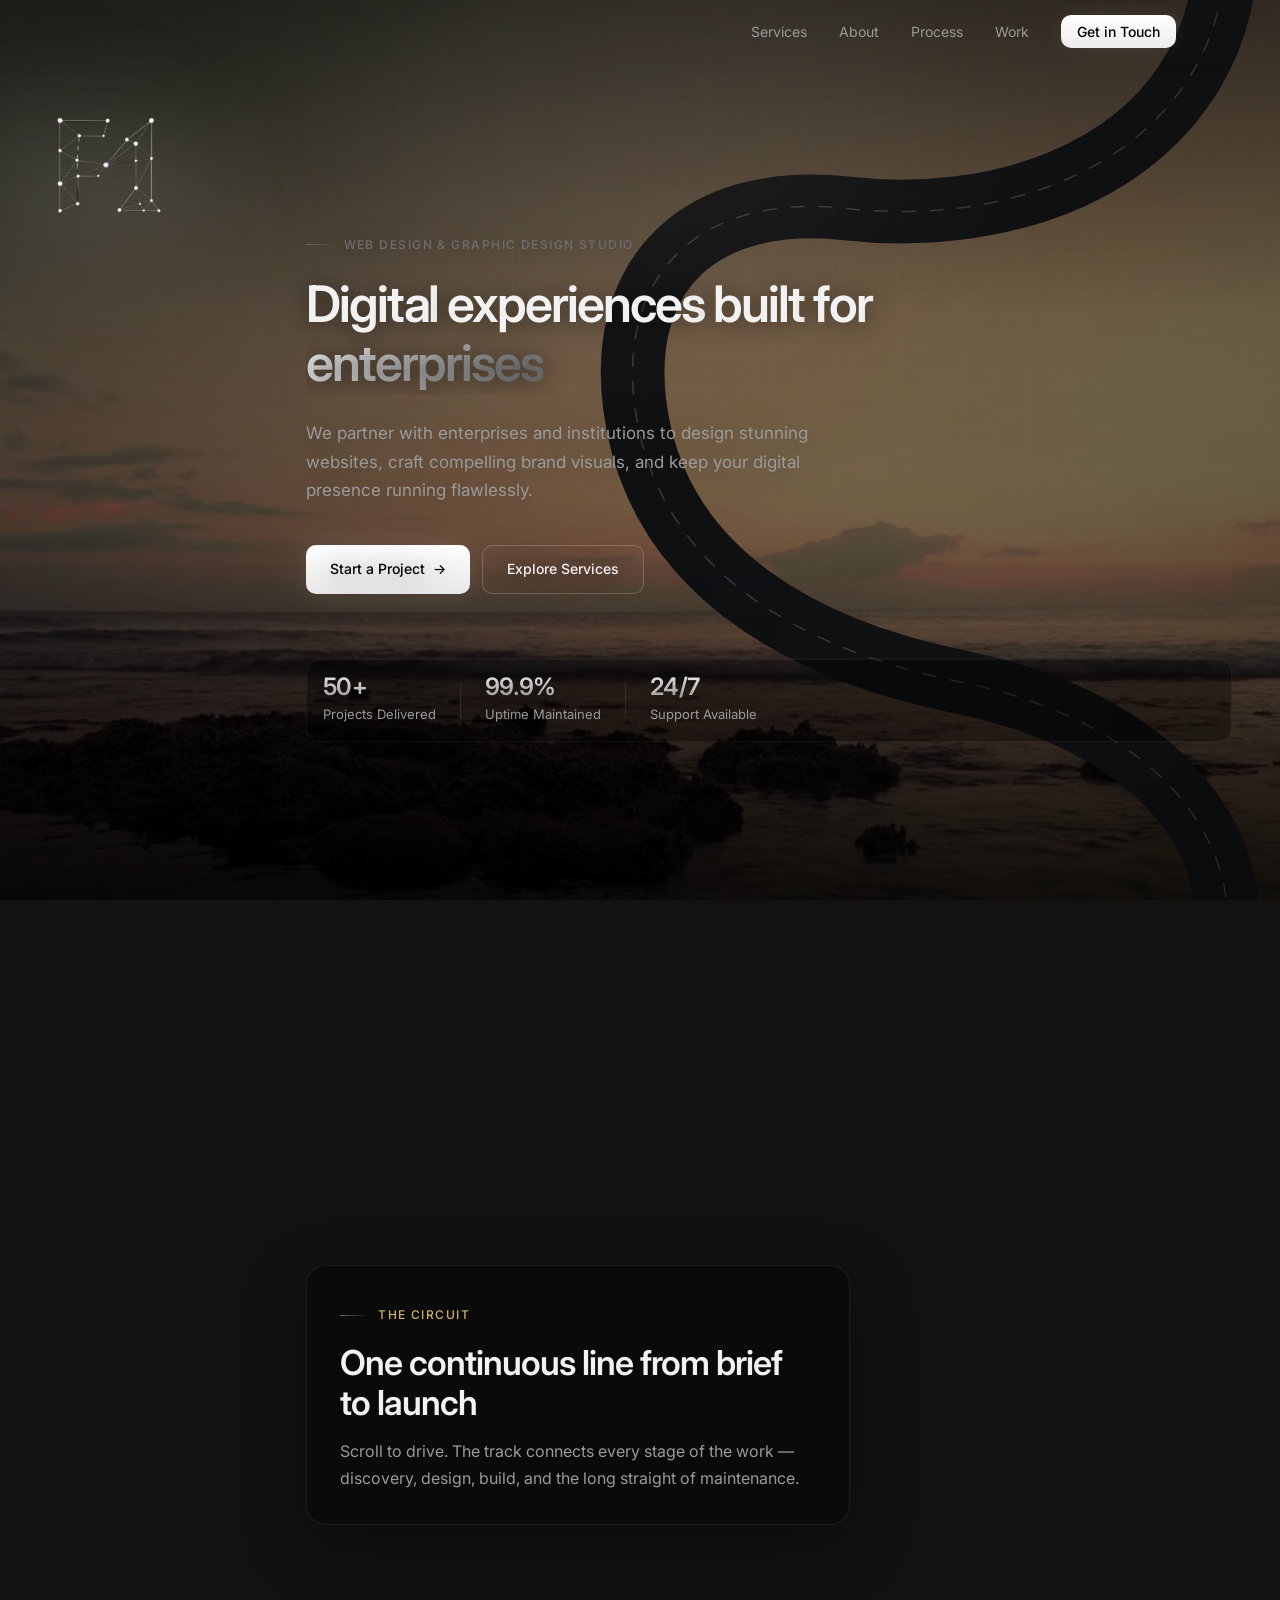
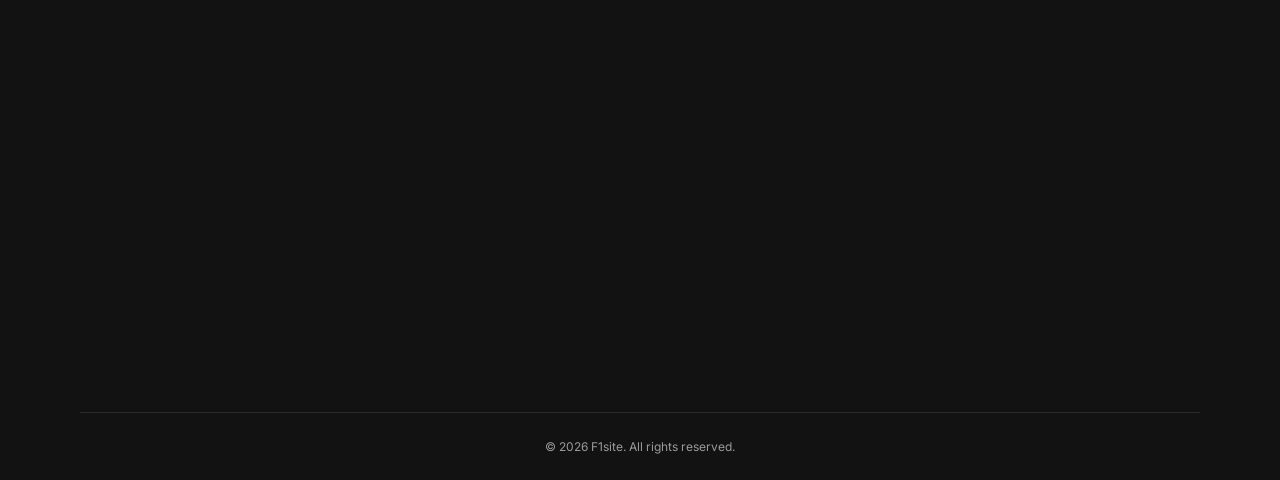
==== commit c81260fd: "Add files via upload" ====
--- a/index.html
+++ b/index.html
@@ -4,12 +4,23 @@
   <meta charset="UTF-8">
   <meta name="viewport" content="width=device-width, initial-scale=1.0, viewport-fit=cover">
   <meta name="description" content="F1site — Enterprise web design, graphic design, and website maintenance for organizations that demand excellence.">
-  <title>F1site — Web Design &amp; Graphic Design Studio</title>
+  <title>F1site</title>
+  <link rel="canonical" href="https://f1site.com/">
+  <meta property="og:type" content="website">
+  <meta property="og:site_name" content="F1site">
+  <meta property="og:title" content="F1site">
+  <meta property="og:description" content="F1site — Enterprise web design, graphic design, and website maintenance for organizations that demand excellence.">
+  <meta property="og:url" content="https://f1site.com/">
+  <meta property="og:image" content="https://f1site.com/logos/favicon-192.png">
+  <meta name="twitter:card" content="summary">
   <link rel="preconnect" href="https://fonts.googleapis.com">
   <link rel="preconnect" href="https://fonts.gstatic.com" crossorigin>
   <link href="https://fonts.googleapis.com/css2?family=Inter:wght@400;500;600;700&display=swap" rel="stylesheet">
   <link rel="stylesheet" href="/css/styles.css">
   <link rel="stylesheet" href="/css/cinematic-intro.css">
+  <link rel="stylesheet" href="/css/circuit-journey.css">
+  <link rel="preload" as="image" href="/assets/circuit/ocean-poster.jpg">
+  <link rel="preload" as="video" href="/assets/circuit/ocean-waves-fast.mp4">
   <link rel="icon" href="/favicon.ico" sizes="any">
   <link rel="icon" type="image/png" sizes="48x48" href="/logos/favicon-48.png">
   <link rel="icon" type="image/png" sizes="192x192" href="/logos/favicon-192.png">
@@ -72,58 +83,6 @@
           </div>
         </div>
 
-        <aside class="hero-stage" aria-hidden="true">
-          <div class="stage-orbit"></div>
-          <div class="stage-grid"></div>
-
-          <div class="stage-card stage-brief">
-            <div class="stage-brief-row">
-              <span class="stage-dot"></span>
-              <span class="stage-mono">brief.md</span>
-            </div>
-            <p class="stage-cmd"><span class="stage-prompt">$</span> design · build · launch</p>
-            <div class="stage-progress"><span></span></div>
-          </div>
-
-          <svg class="stage-flow" viewBox="0 0 220 160" fill="none" xmlns="http://www.w3.org/2000/svg">
-            <path class="stage-flow-path" id="stageFlowPath" d="M18 18 C 70 18, 90 80, 140 110 S 200 148, 210 148" />
-            <circle class="stage-flow-bead" r="4" cx="18" cy="18">
-              <animateMotion dur="2.8s" repeatCount="indefinite" rotate="auto">
-                <mpath href="#stageFlowPath" xlink:href="#stageFlowPath"></mpath>
-              </animateMotion>
-            </circle>
-          </svg>
-
-          <div class="stage-board">
-            <div class="stage-board-head">
-              <span class="stage-live"><span class="stage-live-ping"></span> LIVE</span>
-              <span class="stage-board-label">PRODUCTION</span>
-            </div>
-            <div class="stage-panels">
-              <div class="stage-panel">
-                <div class="stage-panel-top">
-                  <span>Web Design</span>
-                  <span class="stage-meta">Fast</span>
-                </div>
-                <canvas class="sparkline" data-spark="rise" width="160" height="36"></canvas>
-              </div>
-              <div class="stage-panel">
-                <div class="stage-panel-top">
-                  <span>Brand System</span>
-                  <span class="stage-meta">Stable</span>
-                </div>
-                <canvas class="sparkline" data-spark="wave" width="160" height="36"></canvas>
-              </div>
-              <div class="stage-panel">
-                <div class="stage-panel-top">
-                  <span>Maintenance</span>
-                  <span class="stage-meta">99.9%</span>
-                </div>
-                <canvas class="sparkline" data-spark="flat" width="160" height="36"></canvas>
-              </div>
-            </div>
-          </div>
-        </aside>
       </div>
     </section>
 
@@ -177,6 +136,7 @@
 
   <script src="/js/layout.js"></script>
   <script src="/js/cinematic-intro.js"></script>
+  <script src="/js/circuit-journey.js"></script>
   <script src="/js/main.js"></script>
 </body>
 </html>
--- a/css/styles.css
+++ b/css/styles.css
@@ -35,21 +35,32 @@
   --container:  1120px;
   --prose-max:  720px;
   --logo-offset: 0px;
-  --content-gutter: 1.5rem;
+  --content-gutter: clamp(1rem, 2.2vw, 1.5rem);
   --content-rail: var(--content-gutter);
+  --logo-size: clamp(9rem, 28vw, 18rem);
   --transition: 0.25s cubic-bezier(0.16, 1, 0.3, 1);
 }
 
+/* Mid laptops (HP 1366 / Windows scaled 125–150%) — keep rail modest */
 @media (min-width: 769px) {
   :root {
-    --logo-offset: clamp(11rem, 36vw, 22.5rem);
+    --logo-offset: clamp(7.5rem, 18vw, 14rem);
     --content-rail: calc(var(--logo-offset) + var(--content-gutter));
-  }
-}
-
-@media (min-width: 1100px) {
+    --logo-size: clamp(10rem, 24vw, 16rem);
+  }
+}
+
+@media (min-width: 1280px) {
   :root {
-    --logo-offset: min(52vw, 22.5rem);
+    --logo-offset: clamp(12rem, 22vw, 18rem);
+    --logo-size: clamp(14rem, 26vw, 20rem);
+  }
+}
+
+@media (min-width: 1540px) {
+  :root {
+    --logo-offset: min(28vw, 22.5rem);
+    --logo-size: min(32vw, 28rem);
   }
 }
 
@@ -58,6 +69,9 @@
 html {
   scroll-behavior: smooth;
   -webkit-font-smoothing: antialiased;
+  -moz-osx-font-smoothing: grayscale;
+  text-size-adjust: 100%;
+  -webkit-text-size-adjust: 100%;
   color-scheme: dark;
   overflow-x: clip;
   max-width: 100%;
@@ -76,6 +90,7 @@
   overflow-x: clip;
   max-width: 100%;
   width: 100%;
+  min-height: 100%;
 }
 
 ::selection {
@@ -340,10 +355,10 @@
 
 .logo-img-featured {
   position: relative;
-  width: min(90vw, 42rem);
-  max-width: 100%;
+  width: var(--logo-size);
+  max-width: min(90vw, 28rem);
   height: auto;
-  margin-left: -4.5rem;
+  margin-left: clamp(-2.5rem, -4vw, -1rem);
   display: block;
   cursor: default;
   animation: logo-luminous 5s ease-in-out infinite;
@@ -551,6 +566,10 @@
   gap: 2rem;
 }
 
+.nav-panel {
+  display: none;
+}
+
 .nav-links a {
   font-size: 0.875rem;
   font-weight: 400;
@@ -677,8 +696,8 @@
   position: relative;
   z-index: 1;
   display: grid;
-  grid-template-columns: minmax(0, 1fr) minmax(280px, 420px);
-  gap: 2.5rem;
+  grid-template-columns: minmax(0, 1fr);
+  gap: 0;
   align-items: center;
   padding-top: 4rem;
   padding-bottom: 5rem;
@@ -702,6 +721,7 @@
 .hero-cycle {
   display: inline-block;
   font-style: normal;
+  white-space: nowrap;
   background: linear-gradient(135deg, #ffffff 0%, #b8b8b8 45%, var(--color-brand) 100%);
   -webkit-background-clip: text;
   -webkit-text-fill-color: transparent;
@@ -1260,47 +1280,76 @@
 
 .about-visual {
   position: relative;
-  height: 400px;
+  display: grid;
+  gap: 0;
+  height: auto;
   max-width: 100%;
-  overflow: hidden;
+  overflow: visible;
+  counter-reset: about-pillar;
 }
 
 .about-card {
+  position: relative;
+  counter-increment: about-pillar;
+  padding: 1.35rem 0 1.35rem 3.25rem;
+  background: transparent;
+  backdrop-filter: none;
+  -webkit-backdrop-filter: none;
+  border: none;
+  border-bottom: 1px solid rgba(255, 255, 255, 0.12);
+  border-radius: 0;
+  max-width: none;
+  transition: border-color var(--transition);
+}
+
+.about-card:first-child {
+  border-top: 1px solid rgba(255, 255, 255, 0.12);
+}
+
+.about-card::before {
+  content: counter(about-pillar, decimal-leading-zero);
   position: absolute;
-  padding: 1.25rem;
-  background: rgba(255, 255, 255, 0.03);
-  backdrop-filter: blur(12px);
-  -webkit-backdrop-filter: blur(12px);
-  border: 1px solid var(--color-border);
-  border-radius: var(--radius-md);
-  max-width: 240px;
-  transition: border-color var(--transition), transform var(--transition);
+  left: 0;
+  top: 1.45rem;
+  font-size: 0.72rem;
+  font-weight: 500;
+  letter-spacing: 0.12em;
+  color: rgba(255, 255, 255, 0.38);
+  font-variant-numeric: tabular-nums;
 }
 
 .about-card:hover {
-  border-color: rgba(110, 110, 110, 0.25);
-  transform: translateY(-2px);
+  border-color: rgba(255, 255, 255, 0.22);
+  transform: none;
 }
 
 .about-card-label {
   display: inline-block;
-  font-size: 0.6875rem;
+  font-size: 0.72rem;
   font-weight: 500;
-  letter-spacing: 0.08em;
+  letter-spacing: 0.1em;
   text-transform: uppercase;
-  color: var(--color-text-muted);
-  margin-bottom: 0.5rem;
+  color: rgba(255, 255, 255, 0.55);
+  margin-bottom: 0.45rem;
 }
 
 .about-card p {
-  font-size: 0.875rem;
-  color: var(--color-text-muted);
+  font-size: 1rem;
+  color: rgba(255, 255, 255, 0.9);
   line-height: 1.55;
-}
-
-.about-card-1 { top: 0; left: 0; }
-.about-card-2 { top: 50%; right: 0; transform: translateY(-50%); z-index: 2; }
-.about-card-3 { bottom: 0; left: 15%; }
+  margin: 0;
+}
+
+.about-card-1,
+.about-card-2,
+.about-card-3 {
+  top: auto;
+  left: auto;
+  right: auto;
+  bottom: auto;
+  transform: none;
+  z-index: auto;
+}
 
 .about-text {
   font-size: 1rem;
@@ -1793,10 +1842,15 @@
   }
 
   /* Header & nav */
-  .header {
+  .header,
+  .header.scrolled {
     padding-top: env(safe-area-inset-top);
     height: calc(var(--header-h) + env(safe-area-inset-top));
-    background: rgba(0, 0, 0, 0.82);
+    background: transparent;
+    backdrop-filter: none;
+    -webkit-backdrop-filter: none;
+    border-bottom: none;
+    box-shadow: none;
   }
 
   .nav {
@@ -1807,23 +1861,25 @@
 
   .nav-toggle {
     display: flex;
-    z-index: 102;
+    position: relative;
+    z-index: 140;
     padding: 0.5rem;
     margin-right: calc(var(--content-gutter) - 0.5rem - env(safe-area-inset-right));
+  }
+
+  .nav-links-desktop {
+    display: none !important;
   }
 
   .nav-backdrop {
     display: block;
     position: fixed;
     inset: 0;
-    top: calc(var(--header-h) + env(safe-area-inset-top));
-    background: rgba(0, 0, 0, 0.6);
-    backdrop-filter: blur(6px);
-    -webkit-backdrop-filter: blur(6px);
-    z-index: 90;
+    background: #000000;
+    z-index: 120;
     opacity: 0;
     pointer-events: none;
-    transition: opacity 0.35s ease;
+    transition: opacity 0.3s ease;
   }
 
   .nav-backdrop.visible {
@@ -1831,56 +1887,166 @@
     pointer-events: auto;
   }
 
-  .nav-links {
+  /* Full-screen panel lives OUTSIDE the header so backdrop-filter
+     cannot trap position:fixed and clip the menu. */
+  .nav-panel {
+    display: block;
     position: fixed;
-    top: calc(var(--header-h) + env(safe-area-inset-top));
-    left: 0;
-    right: 0;
-    bottom: 0;
+    inset: 0;
+    z-index: 125;
+    background: #000000;
+    transform: translate3d(100%, 0, 0);
+    transition: transform 0.4s cubic-bezier(0.16, 1, 0.3, 1);
+    padding:
+      calc(var(--header-h) + env(safe-area-inset-top) + 1.5rem)
+      1.5rem
+      max(1.75rem, env(safe-area-inset-bottom));
+    overflow-x: hidden;
+    overflow-y: auto;
+    -webkit-overflow-scrolling: touch;
+    pointer-events: none;
+  }
+
+  .nav-panel.open {
+    transform: translate3d(0, 0, 0);
+    pointer-events: auto;
+  }
+
+  .nav-panel .nav-links {
+    position: static;
+    inset: auto;
+    display: flex;
     flex-direction: column;
     align-items: stretch;
     justify-content: flex-start;
-    gap: 0.375rem;
-    padding: 1.25rem var(--content-gutter);
-    padding-bottom: max(2rem, env(safe-area-inset-bottom));
-    background: rgba(8, 8, 8, 0.96);
-    backdrop-filter: blur(28px);
-    -webkit-backdrop-filter: blur(28px);
-    border-top: 1px solid var(--color-border);
-    z-index: 95;
-    transform: translateX(100%);
-    transition: transform 0.4s cubic-bezier(0.16, 1, 0.3, 1);
-  }
-
-  .nav-links.open { transform: translateX(0); }
-
-  .nav-links li { width: 100%; }
-
-  .nav-links a {
-    display: block;
-    padding: 1rem 1rem;
-    font-size: 1.125rem;
-    font-weight: 500;
-    letter-spacing: -0.01em;
+    gap: 0;
+    min-height: calc(100% - 0.5rem);
+    width: 100%;
+    margin: 0;
+    padding: 0;
+    background: transparent;
+    transform: none;
+    overflow: visible;
+    border: none;
+  }
+
+  .nav-panel .nav-links li {
+    width: 100%;
+    flex: 0 0 auto;
+    opacity: 1 !important;
+    translate: none !important;
+  }
+
+  .nav-panel .nav-links li:last-child {
+    margin-top: auto;
+    padding-top: 2rem;
+  }
+
+  .nav-panel .nav-links a {
+    color: #ffffff !important;
+  }
+
+  .nav-panel .nav-links a:not(.nav-cta) {
+    display: flex;
+    align-items: center;
+    justify-content: space-between;
+    gap: 1rem;
+    width: 100%;
+    padding: 1rem 0;
+    font-size: clamp(1.4rem, 6.5vw, 1.85rem);
+    font-weight: 600;
+    letter-spacing: -0.03em;
+    line-height: 1.25;
+    color: #ffffff !important;
+    opacity: 1 !important;
+    border-bottom: 1px solid rgba(255, 255, 255, 0.14);
+    border-radius: 0;
+    background: transparent;
+    position: relative;
+  }
+
+  .nav-panel .nav-links a:not(.nav-cta)::before {
+    display: none !important;
+    content: none !important;
+  }
+
+  .nav-panel .nav-links a:not(.nav-cta)::after {
+    content: '';
+    width: 0.5rem;
+    height: 0.5rem;
+    border-right: 1.5px solid rgba(255, 255, 255, 0.55);
+    border-bottom: 1.5px solid rgba(255, 255, 255, 0.55);
+    transform: rotate(-45deg);
+    flex-shrink: 0;
+    opacity: 0.75;
+    position: static;
+    inset: auto;
+    background: none;
+  }
+
+  .nav-panel .nav-links a.active:not(.nav-cta) {
+    color: #ffe8b8 !important;
+  }
+
+  .nav-panel .nav-links a.active:not(.nav-cta)::after {
+    border-color: rgba(232, 196, 120, 0.95);
+    opacity: 1;
+    left: auto;
+    right: auto;
+    bottom: auto;
+    height: 0.5rem;
+    background: none;
+  }
+
+  .nav-panel .nav-links a.nav-cta {
+    display: inline-flex !important;
+    align-items: center;
+    justify-content: center;
+    width: 100%;
+    min-height: 3.15rem;
+    margin: 0 !important;
+    padding: 0.95rem 1.25rem !important;
+    border-radius: 999px !important;
+    font-size: 1rem !important;
+    font-weight: 600 !important;
+    letter-spacing: 0;
+    line-height: 1.2;
+    color: #000000 !important;
+    background: #ffffff !important;
+    border-bottom: none !important;
+    box-shadow: 0 10px 36px rgba(255, 255, 255, 0.14) !important;
+  }
+
+  .nav-panel .nav-links a.nav-cta::before,
+  .nav-panel .nav-links a.nav-cta::after {
+    display: none !important;
+    content: none !important;
+  }
+
+  body.nav-open .logo-anchor,
+  body.nav-open .hero-mobile-mark,
+  body.nav-open .circuit-stage,
+  body.nav-open main,
+  body.nav-open .footer {
+    visibility: hidden !important;
+    pointer-events: none !important;
+  }
+
+  body.nav-open {
+    overflow: hidden;
+  }
+
+  body.nav-open .header {
+    background: transparent !important;
     border-bottom: none;
-    border-radius: var(--radius-md);
-    transition: background var(--transition), color var(--transition);
-  }
-
-  .nav-links a:hover,
-  .nav-links a.active:not(.nav-cta) {
-    background: rgba(255, 255, 255, 0.06);
-    color: var(--color-text);
-  }
-
-  .nav-cta {
-    margin-top: 0.5rem;
-    text-align: center;
-    display: block !important;
-    width: 100%;
-    padding: 1rem 1.25rem !important;
-    border-radius: var(--radius-md) !important;
-    font-size: 1rem !important;
+    box-shadow: none;
+    backdrop-filter: none;
+    -webkit-backdrop-filter: none;
+    z-index: 140;
+  }
+
+  body.nav-open .nav-toggle span {
+    background: #ffffff;
   }
 
   /* Hero */
@@ -2148,12 +2314,14 @@
 
   .footer {
     padding-bottom: env(safe-area-inset-bottom);
+    background: transparent;
+    border-top: none;
   }
 
   .work-grid { grid-template-columns: 1fr; }
 
   .about-grid { grid-template-columns: 1fr; }
-  .about-visual { height: 280px; margin-bottom: 1rem; }
+  .about-visual { height: auto; margin-bottom: 1.5rem; }
 
   .process-steps { grid-template-columns: 1fr; }
 
@@ -2278,7 +2446,7 @@
 .detail-grid {
   display: grid;
   grid-template-columns: repeat(2, 1fr);
-  gap: 1rem;
+  gap: 1.25rem 1.5rem;
 }
 
 .detail-grid.cols-3 {
@@ -2286,42 +2454,46 @@
 }
 
 .detail-card {
-  padding: 1.75rem;
-  background: linear-gradient(165deg, rgba(255, 255, 255, 0.04) 0%, rgba(255, 255, 255, 0.015) 100%);
-  backdrop-filter: blur(16px) saturate(130%);
-  -webkit-backdrop-filter: blur(16px) saturate(130%);
-  border: 1px solid var(--color-border);
-  border-radius: var(--radius-md);
-  box-shadow: var(--shadow-card);
-  transition: border-color var(--transition), transform var(--transition), box-shadow var(--transition);
+  padding: 1.5rem 0 1.65rem;
+  background: transparent;
+  backdrop-filter: none;
+  -webkit-backdrop-filter: none;
+  border: none;
+  border-top: 1px solid rgba(255, 255, 255, 0.14);
+  border-radius: 0;
+  box-shadow: none;
+  transition: border-color var(--transition);
 }
 
 .detail-card:hover {
-  border-color: var(--color-brand-glow);
-  transform: translateY(-3px);
-  box-shadow: var(--shadow-md), 0 0 24px var(--color-brand-soft);
+  border-color: rgba(255, 255, 255, 0.35);
+  transform: none;
+  box-shadow: none;
 }
 
 .detail-card h3 {
-  font-size: 1rem;
+  font-size: 1.05rem;
   font-weight: 600;
-  margin-bottom: 0.5rem;
+  letter-spacing: -0.02em;
+  margin-bottom: 0.55rem;
+  color: #ffffff;
 }
 
 .detail-card p {
-  font-size: 0.875rem;
-  color: var(--color-text-muted);
+  font-size: 0.9rem;
+  color: rgba(255, 255, 255, 0.82);
   line-height: 1.65;
+  margin: 0;
 }
 
 .detail-card ul {
-  margin-top: 0.75rem;
+  margin-top: 0.85rem;
 }
 
 .detail-card li {
-  font-size: 0.8125rem;
-  color: var(--color-text-muted);
-  padding: 0.2rem 0 0.2rem 1rem;
+  font-size: 0.85rem;
+  color: rgba(255, 255, 255, 0.72);
+  padding: 0.25rem 0 0.25rem 1rem;
   position: relative;
 }
 
@@ -2458,116 +2630,268 @@
   font-size: 0.75rem;
 }
 
+.faq-section .faq-layout {
+  display: grid;
+  grid-template-columns: minmax(12rem, 0.85fr) minmax(0, 1.35fr);
+  gap: 2.5rem 4.5rem;
+  align-items: start;
+}
+
+.faq-section .faq-intro {
+  max-width: 22rem;
+  position: sticky;
+  top: calc(var(--header-h) + 1.5rem);
+}
+
+.faq-section .faq-intro .section-title {
+  font-size: clamp(1.75rem, 3.2vw, 2.45rem);
+  letter-spacing: -0.03em;
+  line-height: 1.15;
+}
+
+.faq-section .faq-intro .section-desc {
+  margin-top: 0.85rem;
+  color: var(--color-text-muted);
+  font-size: 0.95rem;
+  line-height: 1.65;
+}
+
 .faq-list {
-  max-width: var(--prose-max);
+  max-width: none;
+  counter-reset: faq;
 }
 
 .faq-item {
-  padding: 1.5rem 0;
-  border-bottom: 1px solid var(--color-border);
+  counter-increment: faq;
+  position: relative;
+  padding: 0;
+  border: none;
+  border-bottom: 1px solid rgba(255, 255, 255, 0.1);
+  background: transparent;
 }
 
 .faq-item:first-child {
-  border-top: 1px solid var(--color-border);
-}
-
-.faq-item h3 {
-  font-size: 1rem;
+  border-top: 1px solid rgba(255, 255, 255, 0.1);
+}
+
+.faq-item::before {
+  content: '';
+  position: absolute;
+  left: 0;
+  top: 0;
+  width: 0;
+  height: 1px;
+  background: linear-gradient(90deg, rgba(255, 255, 255, 0.55), transparent);
+  transition: width 0.45s var(--ease-out, cubic-bezier(0.16, 1, 0.3, 1));
+  pointer-events: none;
+}
+
+.faq-item[open]::before,
+.faq-item:hover::before {
+  width: 100%;
+}
+
+.faq-item summary {
+  display: grid;
+  grid-template-columns: 2.25rem minmax(0, 1fr) 1.25rem;
+  gap: 0.85rem 1rem;
+  align-items: center;
+  padding: 1.35rem 0;
+  cursor: pointer;
+  list-style: none;
+  color: var(--color-text);
+  transition: color 0.3s ease;
+}
+
+.faq-item summary::-webkit-details-marker {
+  display: none;
+}
+
+.faq-item summary::marker {
+  content: '';
+}
+
+.faq-index {
+  font-size: 0.72rem;
+  font-weight: 500;
+  letter-spacing: 0.12em;
+  color: rgba(255, 255, 255, 0.38);
+  font-variant-numeric: tabular-nums;
+  transition: color 0.3s ease;
+}
+
+.faq-index::before {
+  content: counter(faq, decimal-leading-zero);
+}
+
+.faq-item summary::after {
+  content: '';
+  width: 0.55rem;
+  height: 0.55rem;
+  border-right: 1.5px solid rgba(255, 255, 255, 0.45);
+  border-bottom: 1.5px solid rgba(255, 255, 255, 0.45);
+  transform: rotate(45deg) translateY(-2px);
+  transition: transform 0.35s var(--ease-out, cubic-bezier(0.16, 1, 0.3, 1)), border-color 0.3s ease;
+  justify-self: end;
+}
+
+.faq-item[open] summary::after {
+  transform: rotate(225deg) translateY(-2px);
+  border-color: rgba(255, 255, 255, 0.85);
+}
+
+.faq-item .faq-q {
+  font-size: 1.05rem;
   font-weight: 600;
-  margin-bottom: 0.5rem;
-}
-
-.faq-item p {
-  font-size: 0.875rem;
+  letter-spacing: -0.02em;
+  line-height: 1.35;
+  margin: 0;
+}
+
+.faq-item[open] .faq-index,
+.faq-item:hover .faq-index {
+  color: rgba(255, 255, 255, 0.7);
+}
+
+.faq-item .faq-a {
+  padding: 0 1.25rem 1.45rem 3.25rem;
+  margin: 0;
+  font-size: 0.92rem;
   color: var(--color-text-muted);
-  line-height: 1.7;
+  line-height: 1.75;
+  max-width: 38rem;
+  animation: faq-open 0.35s var(--ease-out, cubic-bezier(0.16, 1, 0.3, 1));
+}
+
+@keyframes faq-open {
+  from { opacity: 0; transform: translateY(-6px); }
+  to   { opacity: 1; transform: translateY(0); }
+}
+
+@media (max-width: 900px) {
+  .faq-section .faq-layout {
+    grid-template-columns: 1fr;
+    gap: 1.75rem;
+  }
+
+  .faq-section .faq-intro {
+    position: static;
+    max-width: none;
+  }
+}
+
+@media (max-width: 640px) {
+  .faq-item summary {
+    grid-template-columns: 1.75rem minmax(0, 1fr) 1rem;
+    gap: 0.65rem 0.75rem;
+    padding: 1.15rem 0;
+  }
+
+  .faq-item .faq-q {
+    font-size: 0.98rem;
+  }
+
+  .faq-item .faq-a {
+    padding: 0 0.5rem 1.25rem 2.5rem;
+    font-size: 0.875rem;
+  }
 }
 
 .value-grid {
   display: grid;
   grid-template-columns: repeat(3, 1fr);
-  gap: 1rem;
+  gap: 1.25rem 1.5rem;
 }
 
 .value-card {
-  padding: 1.75rem;
-  border: 1px solid var(--color-border);
-  border-radius: var(--radius-md);
-  background: linear-gradient(165deg, rgba(255, 255, 255, 0.03) 0%, rgba(255, 255, 255, 0.01) 100%);
-  box-shadow: var(--shadow-card);
-  transition: border-color var(--transition), transform var(--transition), box-shadow var(--transition);
+  padding: 1.5rem 0 1.65rem;
+  border: none;
+  border-top: 1px solid rgba(255, 255, 255, 0.14);
+  border-radius: 0;
+  background: transparent;
+  box-shadow: none;
+  transition: border-color var(--transition);
 }
 
 .value-card:hover {
-  border-color: var(--color-brand-glow);
-  transform: translateY(-3px);
-  box-shadow: var(--shadow-md), 0 0 24px var(--color-brand-soft);
+  border-color: rgba(255, 255, 255, 0.35);
+  transform: none;
+  box-shadow: none;
 }
 
 .value-card h3 {
-  font-size: 1rem;
+  font-size: 1.05rem;
   font-weight: 600;
-  margin-bottom: 0.5rem;
+  letter-spacing: -0.02em;
+  margin-bottom: 0.55rem;
+  color: #ffffff;
 }
 
 .value-card p {
-  font-size: 0.875rem;
-  color: var(--color-text-muted);
+  font-size: 0.9rem;
+  color: rgba(255, 255, 255, 0.78);
   line-height: 1.65;
+  margin: 0;
 }
 
 .team-grid {
   display: grid;
-  grid-template-columns: repeat(3, 1fr);
-  gap: 1rem;
+  grid-template-columns: repeat(2, minmax(0, 22rem));
+  gap: 1.5rem 2.5rem;
 }
 
 .team-card {
-  padding: 1.75rem;
-  background: linear-gradient(165deg, rgba(255, 255, 255, 0.04) 0%, rgba(255, 255, 255, 0.015) 100%);
-  border: 1px solid var(--color-border);
-  border-radius: var(--radius-md);
-  box-shadow: var(--shadow-card);
-  transition: border-color var(--transition), transform var(--transition), box-shadow var(--transition);
+  padding: 1.5rem 0 1.65rem;
+  background: transparent;
+  border: none;
+  border-top: 1px solid rgba(255, 255, 255, 0.14);
+  border-radius: 0;
+  box-shadow: none;
+  transition: border-color var(--transition);
 }
 
 .team-card:hover {
-  border-color: var(--color-brand-glow);
-  transform: translateY(-3px);
-  box-shadow: var(--shadow-md), 0 0 24px var(--color-brand-soft);
+  border-color: rgba(255, 255, 255, 0.35);
+  transform: none;
+  box-shadow: none;
 }
 
 .team-avatar {
-  width: 3.5rem;
-  height: 3.5rem;
+  width: 3.25rem;
+  height: 3.25rem;
   border-radius: 50%;
-  background: var(--color-brand-soft);
-  border: 1px solid var(--color-brand-glow);
+  background: rgba(232, 196, 120, 0.12);
+  border: 1px solid rgba(232, 196, 120, 0.35);
   display: flex;
   align-items: center;
   justify-content: center;
-  font-size: 0.875rem;
+  font-size: 0.8125rem;
   font-weight: 600;
-  color: var(--color-brand);
+  letter-spacing: 0.04em;
+  color: rgba(232, 196, 120, 0.95);
   margin-bottom: 1rem;
 }
 
 .team-card h3 {
-  font-size: 1rem;
+  font-size: 1.1rem;
   font-weight: 600;
-  margin-bottom: 0.25rem;
+  letter-spacing: -0.02em;
+  margin-bottom: 0.3rem;
+  color: #ffffff;
 }
 
 .team-role {
   font-size: 0.8125rem;
-  color: var(--color-text-muted);
+  color: rgba(232, 196, 120, 0.8);
+  letter-spacing: 0.02em;
   margin-bottom: 0.75rem;
 }
 
 .team-card p {
-  font-size: 0.8125rem;
-  color: var(--color-text-muted);
-  line-height: 1.6;
+  font-size: 0.9rem;
+  color: rgba(255, 255, 255, 0.82);
+  line-height: 1.65;
+  margin: 0;
 }
 
 .process-timeline {
@@ -2653,6 +2977,234 @@
   color: #b0b0b0;
 }
 
+/* --- Work portfolio (editorial runway) --- */
+
+.work-portfolio {
+  padding-top: 0.5rem;
+}
+
+.work-portfolio-list {
+  display: flex;
+  flex-direction: column;
+  gap: 0;
+}
+
+.work-feature {
+  display: grid;
+  grid-template-columns: minmax(0, 1fr) minmax(0, 1fr);
+  gap: clamp(1.75rem, 4vw, 3.25rem);
+  align-items: center;
+  padding: clamp(2.75rem, 5.5vw, 4.75rem) 0;
+  border-bottom: 1px solid rgba(255, 255, 255, 0.1);
+  background: transparent;
+}
+
+.work-feature:last-child {
+  border-bottom: none;
+}
+
+.work-feature--flip {
+  grid-template-columns: minmax(0, 1fr) minmax(0, 1fr);
+}
+
+.work-feature--flip .work-feature-media {
+  order: 2;
+}
+
+.work-feature--flip .work-feature-copy {
+  order: 1;
+}
+
+.work-feature-media {
+  position: relative;
+  display: block;
+  aspect-ratio: 5 / 4;
+  min-height: 0;
+  height: auto;
+  border-radius: 0;
+  overflow: hidden;
+  border: 1px solid rgba(255, 255, 255, 0.12);
+  text-decoration: none;
+  isolation: isolate;
+  transition: border-color 0.35s var(--ease-out), transform 0.45s var(--ease-out);
+}
+
+.work-feature-media:hover,
+.work-feature-media:focus-visible {
+  border-color: rgba(255, 255, 255, 0.28);
+  transform: translateY(-3px);
+}
+
+.work-feature-media-inner {
+  position: absolute;
+  inset: 0;
+  display: flex;
+  align-items: center;
+  justify-content: center;
+  padding: clamp(1.75rem, 4vw, 3rem);
+  background:
+    radial-gradient(ellipse 70% 55% at 50% 30%, rgba(255, 255, 255, 0.07) 0%, transparent 70%);
+  transition: transform 0.6s var(--ease-out);
+}
+
+.work-feature-media:hover .work-feature-media-inner,
+.work-feature-media:focus-visible .work-feature-media-inner {
+  transform: scale(1.04);
+}
+
+.preview-panel-light.work-feature-media,
+.preview-panel-light .work-feature-media-inner {
+  background: #ffffff;
+}
+
+.preview-panel-light.work-feature-media {
+  border-color: rgba(255, 255, 255, 0.2);
+}
+
+.preview-panel-cover .work-feature-media-inner {
+  padding: 0;
+  background: #0a0a0a;
+}
+
+.project-logo {
+  max-width: 78%;
+  max-height: 62%;
+  width: auto;
+  height: auto;
+  object-fit: contain;
+  filter: drop-shadow(0 18px 36px rgba(0, 0, 0, 0.45));
+  transition: transform 0.6s var(--ease-out), filter 0.6s var(--ease-out);
+}
+
+.work-feature-media:hover .project-logo,
+.work-feature-media:focus-visible .project-logo {
+  transform: scale(1.03);
+  filter: drop-shadow(0 22px 44px rgba(0, 0, 0, 0.55));
+}
+
+.preview-panel-cover .project-logo {
+  max-width: none;
+  max-height: none;
+  width: 100%;
+  height: 100%;
+  object-fit: cover;
+  filter: none;
+}
+
+.work-feature-media-label {
+  position: absolute;
+  left: 1rem;
+  bottom: 1rem;
+  z-index: 2;
+  font-size: 0.7rem;
+  font-weight: 600;
+  letter-spacing: 0.08em;
+  text-transform: uppercase;
+  color: #fff;
+  opacity: 0;
+  transform: translateY(6px);
+  transition: opacity 0.35s var(--ease-out), transform 0.35s var(--ease-out);
+  pointer-events: none;
+  text-shadow: 0 1px 10px rgba(0, 0, 0, 0.65);
+}
+
+.work-feature-media:hover .work-feature-media-label,
+.work-feature-media:focus-visible .work-feature-media-label {
+  opacity: 1;
+  transform: translateY(0);
+}
+
+.preview-panel-light .work-feature-media-label {
+  color: #111;
+  text-shadow: none;
+}
+
+.work-feature-copy {
+  position: relative;
+  padding-block: 0.35rem;
+  isolation: isolate;
+}
+
+.work-feature-copy::before {
+  content: '';
+  position: absolute;
+  inset: -1.25rem -1.5rem;
+  z-index: -1;
+  pointer-events: none;
+  background: radial-gradient(
+    ellipse 75% 70% at 20% 35%,
+    rgba(0, 0, 0, 0.55) 0%,
+    rgba(0, 0, 0, 0.22) 48%,
+    transparent 76%
+  );
+}
+
+.work-feature-index {
+  margin: 0 0 0.75rem;
+  font-size: clamp(2.75rem, 5.5vw, 4rem);
+  font-weight: 600;
+  letter-spacing: -0.06em;
+  line-height: 0.9;
+  color: rgba(255, 255, 255, 0.16);
+  user-select: none;
+}
+
+.work-feature-meta {
+  margin: 0 0 0.65rem;
+  font-size: 0.72rem;
+  font-weight: 600;
+  letter-spacing: 0.14em;
+  text-transform: uppercase;
+  color: rgba(232, 196, 120, 0.9);
+}
+
+.work-feature-title {
+  margin: 0 0 0.9rem;
+  font-size: clamp(1.65rem, 3vw, 2.35rem);
+  font-weight: 600;
+  letter-spacing: -0.04em;
+  line-height: 1.1;
+  color: #fff;
+}
+
+.work-feature-desc {
+  margin: 0 0 1.15rem;
+  max-width: 34rem;
+  color: rgba(255, 255, 255, 0.78);
+  font-size: 1rem;
+  line-height: 1.7;
+}
+
+.work-feature-scope {
+  margin: 0 0 1.5rem;
+  font-size: 0.8125rem;
+  letter-spacing: 0.01em;
+  color: rgba(255, 255, 255, 0.48);
+  line-height: 1.55;
+}
+
+.work-feature-link {
+  display: inline-flex;
+  align-items: center;
+  gap: 0.45rem;
+  font-size: 0.9375rem;
+  font-weight: 600;
+  letter-spacing: -0.01em;
+  color: #fff;
+  text-decoration: none;
+  border-bottom: 1px solid rgba(255, 255, 255, 0.35);
+  padding-bottom: 0.15rem;
+  transition: color 0.25s ease, border-color 0.25s ease, gap 0.3s var(--ease-out);
+}
+
+.work-feature-link:hover,
+.work-feature-link:focus-visible {
+  color: rgba(232, 196, 120, 1);
+  border-color: rgba(232, 196, 120, 0.7);
+  gap: 0.7rem;
+}
+
+/* Legacy case-study hooks (kept for any residual references) */
 .case-study {
   display: grid;
   grid-template-columns: 1fr 1.2fr;
@@ -2691,32 +3243,9 @@
   background: #ffffff;
 }
 
-.preview-panel-light {
+.preview-panel-light.case-study-visual {
   background: #ffffff;
   border-color: rgba(0, 0, 0, 0.12);
-}
-
-.project-logo {
-  max-width: 85%;
-  max-height: 70%;
-  width: auto;
-  height: auto;
-  object-fit: contain;
-  filter: drop-shadow(0 14px 40px rgba(0, 0, 0, 0.55));
-}
-
-.preview-panel-cover .project-preview {
-  padding: 0;
-  background: #0a0a0a;
-}
-
-.preview-panel-cover .project-logo {
-  max-width: none;
-  max-height: none;
-  width: 100%;
-  height: 100%;
-  object-fit: cover;
-  filter: none;
 }
 
 .site-preview-fallback {
@@ -2734,8 +3263,6 @@
   background: rgba(0, 0, 0, 0.55);
   border: 1px solid var(--color-border);
   border-radius: 100px;
-  backdrop-filter: blur(10px);
-  -webkit-backdrop-filter: blur(10px);
   transition: border-color var(--transition), background var(--transition), transform var(--transition);
 }
 
@@ -2928,6 +3455,36 @@
 
   .case-study { grid-template-columns: 1fr; }
   .case-study-visual { height: 220px; }
+
+  .work-feature,
+  .work-feature--flip {
+    grid-template-columns: 1fr;
+    gap: 1.5rem;
+    padding: 2.25rem 0;
+  }
+
+  .work-feature--flip .work-feature-media,
+  .work-feature--flip .work-feature-copy {
+    order: initial;
+  }
+
+  .work-feature-media {
+    aspect-ratio: 16 / 10;
+  }
+
+  .work-feature-index {
+    font-size: 2.25rem;
+    margin-bottom: 0.55rem;
+  }
+
+  .work-feature-media-label {
+    opacity: 1;
+    transform: none;
+  }
+
+  .work-feature-copy::before {
+    inset: -0.75rem -0.5rem;
+  }
 }
 
 @media (max-width: 768px) {
@@ -3121,24 +3678,24 @@
 /* --- Mobile nav item stagger --- */
 
 @media (max-width: 768px) {
-  html.js .nav-links li {
+  html.js .nav-panel .nav-links li {
     opacity: 0;
-    translate: 22px 0;
-    transition: opacity 0.4s var(--ease-out), translate 0.4s var(--ease-out);
-  }
-
-  html.js .nav-links.open li {
-    opacity: 1;
+    translate: 18px 0;
+    transition: opacity 0.35s var(--ease-out), translate 0.35s var(--ease-out);
+  }
+
+  html.js .nav-panel.open .nav-links li {
+    opacity: 1 !important;
     translate: 0 0;
   }
 
-  html.js .nav-links.open li:nth-child(1) { transition-delay: 0.05s; }
-  html.js .nav-links.open li:nth-child(2) { transition-delay: 0.1s; }
-  html.js .nav-links.open li:nth-child(3) { transition-delay: 0.15s; }
-  html.js .nav-links.open li:nth-child(4) { transition-delay: 0.2s; }
-  html.js .nav-links.open li:nth-child(5) { transition-delay: 0.25s; }
-
-  html.js .nav-links:not(.open) li {
+  html.js .nav-panel.open .nav-links li:nth-child(1) { transition-delay: 0.04s; }
+  html.js .nav-panel.open .nav-links li:nth-child(2) { transition-delay: 0.08s; }
+  html.js .nav-panel.open .nav-links li:nth-child(3) { transition-delay: 0.12s; }
+  html.js .nav-panel.open .nav-links li:nth-child(4) { transition-delay: 0.16s; }
+  html.js .nav-panel.open .nav-links li:nth-child(5) { transition-delay: 0.2s; }
+
+  html.js .nav-panel:not(.open) .nav-links li {
     transition: none;
   }
 }
@@ -3220,11 +3777,11 @@
   translate: 0 -2px;
 }
 
-.faq-item h3 {
+.faq-item summary {
   transition: color var(--transition);
 }
 
-.faq-item:hover h3 {
+.faq-item:hover summary {
   color: #ffffff;
 }
 
@@ -3286,12 +3843,14 @@
   transform: scale(1.04);
 }
 
+html.js .work-feature-copy {
+  opacity: 1;
+}
+
 /* --- Ambient life --- */
 
 @media (min-width: 769px) {
-  html.js .about-card-1 { animation: card-float-a 7s ease-in-out infinite; }
-  html.js .about-card-2 { animation: card-float-b 8.5s ease-in-out infinite; }
-  html.js .about-card-3 { animation: card-float-c 7.8s ease-in-out infinite; }
+  /* about pillars stay static for readability over the circuit */
 }
 
 @keyframes card-float-a { 50% { translate: 0 -8px; } }
@@ -3436,45 +3995,35 @@
   transform-origin: center top;
 }
 
-/* Case studies: opposing Z layers */
+/* Work features: keep flat over the circuit (no 3D card stack) */
+.work-feature,
 .case-study {
-  perspective: 1000px;
-  transform-style: preserve-3d;
-}
-
-.case-study-visual {
-  transform-style: preserve-3d;
-}
-
+  perspective: none;
+  transform-style: flat;
+}
+
+.work-feature-copy,
 .case-study-content {
-  transform: translateZ(12px);
-}
-
-/* About floating cards in Z space */
+  transform: none;
+}
+
+/* About pillars — keep flat (no overlapping float stack) */
 .about-visual {
-  perspective: 900px;
-  transform-style: preserve-3d;
-}
-
-.about-card-1 { transform: translateZ(36px); }
-.about-card-2 { transform: translateY(-50%) translateZ(56px); }
-.about-card-3 { transform: translateZ(22px); }
-
-html.js .about-card-1 { animation: card-float-a-3d 7s ease-in-out infinite; }
-html.js .about-card-2 { animation: card-float-b-3d 8.5s ease-in-out infinite; }
-html.js .about-card-3 { animation: card-float-c-3d 7.8s ease-in-out infinite; }
-
-@keyframes card-float-a-3d {
-  0%, 100% { transform: translate3d(0, 0, 36px); }
-  50% { transform: translate3d(0, -8px, 42px); }
-}
-@keyframes card-float-b-3d {
-  0%, 100% { transform: translateY(-50%) translate3d(0, 0, 56px); }
-  50% { transform: translateY(-50%) translate3d(0, 7px, 64px); }
-}
-@keyframes card-float-c-3d {
-  0%, 100% { transform: translate3d(0, 0, 22px); }
-  50% { transform: translate3d(0, -6px, 30px); }
+  perspective: none;
+  transform-style: flat;
+}
+
+.about-card-1,
+.about-card-2,
+.about-card-3 {
+  transform: none !important;
+  animation: none !important;
+}
+
+html.js .about-card-1,
+html.js .about-card-2,
+html.js .about-card-3 {
+  animation: none !important;
 }
 
 /* Timeline steps get slight spatial stagger */
@@ -3508,20 +4057,11 @@
   .page-hero .container,
   .page-hero-bg,
   .case-study-content,
-  .about-card-1,
-  .about-card-3,
+  .work-feature-copy,
   .timeline-step:nth-child(odd),
   .timeline-step:nth-child(even) {
     transform: none;
   }
-
-  .about-card-2 {
-    transform: translateY(-50%);
-  }
-
-  html.js .about-card-1 { animation: card-float-a 7s ease-in-out infinite; }
-  html.js .about-card-2 { animation: card-float-b 8.5s ease-in-out infinite; }
-  html.js .about-card-3 { animation: card-float-c 7.8s ease-in-out infinite; }
 }
 
 /* --- Reduced motion: opt out of the motion layer --- */
@@ -3553,6 +4093,8 @@
   html.js .about-card-3,
   html.js .cta-banner::before { animation: none; }
 
+  .faq-item .faq-a { animation: none; }
+
   .btn-ghost::before { display: none; }
 
   .glow-card::before,
@@ -3566,8 +4108,161 @@
   .page-hero .container,
   .page-hero-bg,
   .case-study-content,
+  .work-feature-media,
+  .work-feature-media-inner,
+  .work-feature-media .project-logo,
   .timeline-step:nth-child(odd),
   .timeline-step:nth-child(even) {
     transform: none !important;
   }
 }
+
+/* ============================================
+   Cross-device balance
+   HP / Windows laptops often report fewer CSS
+   pixels than MacBooks due to display scaling.
+   ============================================ */
+
+@media (max-width: 1024px) {
+  :root {
+    --logo-offset: 0px;
+    --content-rail: var(--content-gutter);
+    --logo-size: 3.5rem;
+  }
+
+  .logo-anchor {
+    top: 0;
+    left: max(var(--content-gutter), env(safe-area-inset-left));
+    height: var(--header-h);
+    display: flex;
+    align-items: center;
+    max-width: none;
+  }
+
+  body.has-circuit #site-logo.logo-anchor {
+    top: 0;
+    left: max(var(--content-gutter), env(safe-area-inset-left));
+    z-index: 110;
+    max-width: none;
+  }
+
+  .logo-aura {
+    display: none;
+  }
+
+  .logo-img-featured {
+    width: 3.5rem;
+    margin-left: 0;
+    max-width: none;
+    animation: none;
+    filter:
+      brightness(2.1)
+      contrast(1.2)
+      drop-shadow(0 0 6px rgba(255, 255, 255, 0.75));
+  }
+
+  .logo-motion {
+    animation: none;
+  }
+
+  main .container,
+  .header .container {
+    width: min(100% - (var(--content-gutter) * 2), var(--container));
+    max-width: none;
+    margin-left: auto;
+    margin-right: auto;
+    padding-left: var(--content-gutter);
+    padding-right: var(--content-gutter);
+  }
+}
+
+@media (max-width: 1400px) and (min-width: 769px) {
+  .hero-title {
+    font-size: clamp(2rem, 4vw, 3.15rem);
+  }
+
+  .page-hero .section-title {
+    font-size: clamp(1.65rem, 3.2vw, 2.4rem);
+  }
+
+  .hero-shell {
+    padding-top: 3rem;
+    padding-bottom: 3.75rem;
+  }
+
+  .hero-content {
+    max-width: 38rem;
+  }
+
+  .page-content {
+    padding: 3.25rem 0 4.5rem;
+  }
+
+  .section-header {
+    margin-bottom: 2rem;
+  }
+
+  .contact-grid {
+    gap: 2.5rem;
+  }
+}
+
+@media (max-width: 1100px) and (min-width: 769px) {
+  .about-grid {
+    grid-template-columns: 1fr;
+    gap: 2.5rem;
+  }
+
+  .faq-section .faq-layout {
+    grid-template-columns: 1fr;
+    gap: 1.5rem;
+  }
+
+  .faq-section .faq-intro {
+    position: static;
+    max-width: none;
+  }
+
+  .contact-grid {
+    grid-template-columns: 1fr;
+  }
+
+  .detail-grid.cols-3,
+  .value-grid,
+  .plan-grid {
+    grid-template-columns: 1fr 1fr;
+  }
+}
+
+@media (max-width: 480px) {
+  .hero-actions {
+    flex-direction: column;
+    align-items: stretch;
+  }
+
+  .hero-actions .btn {
+    width: 100%;
+    justify-content: center;
+  }
+
+  .hero-stats {
+    flex-direction: column;
+    align-items: flex-start;
+    gap: 1rem;
+  }
+
+  .stat-divider {
+    display: none;
+  }
+
+  .btn,
+  .nav-cta {
+    min-height: 2.75rem;
+  }
+
+  .form-group input,
+  .form-group select,
+  .form-group textarea {
+    font-size: 16px; /* prevent iOS zoom on focus */
+  }
+}
--- a/css/circuit-journey.css
+++ b/css/circuit-journey.css
@@ -0,0 +1,882 @@
+/* ============================================
+   Circuit Journey — cinematic F1 scroll layer
+   Homepage only. Supports content readability.
+   ============================================ */
+
+body.has-circuit {
+  --circuit-gold: rgba(232, 196, 120, 0.55);
+  --circuit-gold-soft: rgba(237, 210, 150, 0.18);
+  --circuit-asphalt: #14161a;
+  --circuit-asphalt-edge: #2a2e34;
+  --circuit-line: rgba(255, 255, 255, 0.78);
+  --circuit-curb-a: #c4a24e;
+  --circuit-curb-b: #6f8f3e;
+  --circuit-veil: rgba(0, 0, 0, 0.55);
+  background:
+    radial-gradient(ellipse 120% 70% at 50% -20%, rgba(110, 110, 110, 0.04), transparent 58%),
+    transparent;
+}
+
+/* ---- Ocean atmosphere ---- */
+
+.circuit-ocean {
+  position: fixed;
+  inset: 0;
+  z-index: 0;
+  pointer-events: none;
+  overflow: hidden;
+  background-color: #07080a;
+}
+
+.circuit-ocean-poster {
+  position: absolute;
+  inset: 0;
+  background: center / cover no-repeat url('../assets/circuit/ocean-poster.jpg');
+  transform: scale(1.02);
+  animation: ocean-poster-drift 22s ease-in-out infinite alternate;
+  filter: none;
+  opacity: 1;
+  transition: opacity 1.2s ease;
+}
+
+.circuit-ocean.is-playing .circuit-ocean-poster {
+  opacity: 0;
+}
+
+@keyframes ocean-poster-drift {
+  from { transform: scale(1.02) translate3d(0, 0, 0); }
+  to { transform: scale(1.06) translate3d(-0.8%, 0.6%, 0); }
+}
+
+.circuit-ocean video {
+  position: absolute;
+  inset: 0;
+  width: 100%;
+  height: 100%;
+  object-fit: cover;
+  object-position: center 40%;
+  transform: scale(1.04);
+  opacity: 0;
+  /* Keep visible to the browser — visibility:hidden often blocks autoplay after refresh */
+  visibility: visible;
+  transition: opacity 0.9s ease;
+  filter: none;
+  pointer-events: none;
+}
+
+/* Kill native play button / media controls chrome */
+.circuit-ocean video::-webkit-media-controls,
+.circuit-ocean video::-webkit-media-controls-enclosure,
+.circuit-ocean video::-webkit-media-controls-panel,
+.circuit-ocean video::-webkit-media-controls-start-playback-button,
+.circuit-ocean video::-webkit-media-controls-overlay-play-button,
+.circuit-ocean video::-webkit-media-controls-overlay-enclosure {
+  display: none !important;
+  -webkit-appearance: none !important;
+  opacity: 0 !important;
+  pointer-events: none !important;
+  width: 0 !important;
+  height: 0 !important;
+  max-width: 0 !important;
+  max-height: 0 !important;
+}
+
+/* Reveal video once it is actually playing */
+.circuit-ocean.is-playing video {
+  opacity: 0.88;
+}
+
+.circuit-ocean-veil {
+  position: absolute;
+  inset: 0;
+  pointer-events: none;
+  background:
+    linear-gradient(180deg, rgba(0, 0, 0, 0.45) 0%, rgba(0, 0, 0, 0.15) 35%, rgba(0, 0, 0, 0.25) 70%, rgba(0, 0, 0, 0.68) 100%),
+    radial-gradient(ellipse 90% 55% at 50% 35%, rgba(237, 196, 120, 0.10), transparent 65%);
+}
+
+@media (prefers-reduced-motion: reduce) {
+  .circuit-ocean-poster {
+    animation: none;
+  }
+}
+
+/* ---- Fixed stage (camera + track + car) ---- */
+
+.circuit-stage {
+  position: fixed;
+  inset: 0;
+  z-index: 1;
+  pointer-events: none;
+  overflow: hidden;
+  opacity: 0;
+  transition: opacity 0.8s ease;
+}
+
+.circuit-stage.is-live {
+  opacity: 1;
+}
+
+.circuit-camera {
+  position: absolute;
+  inset: 0;
+  will-change: transform;
+  transform: translate3d(0, 0, 0);
+}
+
+.circuit-svg {
+  position: absolute;
+  left: 50%;
+  top: 50%;
+  width: min(118vw, 1180px);
+  height: auto;
+  transform: translate(-50%, -50%);
+  overflow: visible;
+  filter: none;
+}
+
+.circuit-svg .track-asphalt {
+  fill: none;
+  stroke: #16181c;
+  stroke-width: 78;
+  stroke-linecap: round;
+  stroke-linejoin: round;
+}
+
+.circuit-svg .track-asphalt-sheen {
+  fill: none;
+  stroke-width: 78;
+  stroke-linecap: round;
+  stroke-linejoin: round;
+  opacity: 0.55;
+}
+
+.circuit-svg .track-curb-a,
+.circuit-svg .track-curb-b {
+  display: none;
+}
+
+.circuit-svg .track-racing {
+  fill: none;
+  stroke: rgba(255, 255, 255, 0.32);
+  stroke-width: 1.8;
+  stroke-dasharray: 16 18;
+  stroke-linecap: round;
+  stroke-linejoin: round;
+}
+
+.circuit-car {
+  position: absolute;
+  left: 0;
+  top: 0;
+  /* Keep car within asphalt ribbon (~track screen width) */
+  width: clamp(44px, 5.2vw, 68px);
+  height: auto;
+  margin: 0;
+  transform: translate3d(-50%, -50%, 0) rotate(0deg);
+  transform-origin: 50% 50%;
+  will-change: transform, filter;
+  filter: drop-shadow(0 6px 10px rgba(0, 0, 0, 0.55));
+  z-index: 5;
+}
+
+.circuit-svg .track-center {
+  fill: none;
+  stroke: transparent;
+  stroke-width: 2;
+}
+
+.circuit-car img {
+  display: block;
+  width: 100%;
+  height: auto;
+  background: transparent;
+  user-select: none;
+  -webkit-user-drag: none;
+  transform-origin: 50% 60%;
+}
+
+.circuit-car-bob {
+  display: block;
+  transform-origin: 50% 80%;
+  will-change: transform;
+}
+
+.circuit-car.is-fast img {
+  filter: none;
+}
+
+.circuit-car-glow {
+  position: absolute;
+  left: 50%;
+  top: 62%;
+  width: 70%;
+  height: 28%;
+  transform: translate(-50%, -50%);
+  background: radial-gradient(ellipse at center, rgba(237, 196, 120, 0.28), transparent 70%);
+  pointer-events: none;
+  z-index: -1;
+  opacity: 0.75;
+}
+
+/* ---- Content stacking above atmosphere ---- */
+
+body.has-circuit .header,
+body.has-circuit main,
+body.has-circuit .footer {
+  position: relative;
+  z-index: 3;
+}
+
+/* Header must stay fixed — relative + backdrop-filter traps mobile menus */
+body.has-circuit .header,
+body.has-circuit .header.scrolled {
+  position: fixed;
+  z-index: 100;
+  background: transparent;
+  backdrop-filter: none;
+  -webkit-backdrop-filter: none;
+  border-bottom: none;
+  box-shadow: none;
+}
+
+body.has-circuit .nav-backdrop {
+  z-index: 120;
+}
+
+body.has-circuit.nav-open .header {
+  z-index: 140;
+  background: transparent !important;
+  backdrop-filter: none;
+  -webkit-backdrop-filter: none;
+  border-bottom: none;
+  box-shadow: none;
+}
+
+body.has-circuit.nav-open .nav-panel {
+  z-index: 130;
+}
+
+body.has-circuit.nav-open .nav-backdrop {
+  position: fixed;
+  z-index: 125;
+}
+
+body.has-circuit.nav-open .nav-toggle {
+  position: relative;
+  z-index: 145;
+}
+
+/* Remove hairline rules that cut across the ocean/track */
+body.has-circuit .header,
+body.has-circuit .header.scrolled {
+  border-bottom: none;
+  box-shadow: none;
+}
+
+body.has-circuit .page-content.alt-bg,
+body.has-circuit .page-content,
+body.has-circuit .footer,
+body.has-circuit .services,
+body.has-circuit .about,
+body.has-circuit .process,
+body.has-circuit .work,
+body.has-circuit .contact {
+  border-top: none;
+  border-bottom: none;
+}
+
+body.has-circuit .footer {
+  background: transparent;
+  border-top: none;
+  box-shadow: none;
+}
+
+body.has-circuit .footer-grid,
+body.has-circuit .footer-bottom {
+  border-color: rgba(255, 255, 255, 0.1);
+}
+
+body.has-circuit .services::after,
+body.has-circuit .about::after,
+body.has-circuit .process::after,
+body.has-circuit .work::after,
+body.has-circuit .contact::after,
+body.has-circuit .page-content.alt-bg::after,
+body.has-circuit .footer::after {
+  display: none !important;
+}
+
+/* Progress cue stays, but keep it subtle and off the composition */
+body.has-circuit .circuit-progress {
+  opacity: 0;
+}
+
+/* Keep constellation logo pinned while scrolling */
+body.has-circuit #site-logo.logo-anchor {
+  position: fixed;
+  top: calc(var(--header-h) + 0.35rem);
+  left: clamp(-1.5rem, -1.5vw, -0.5rem);
+  z-index: 80;
+  pointer-events: none;
+  max-width: min(96vw, var(--logo-size));
+}
+
+@media (max-width: 1280px) {
+  body.has-circuit #site-logo.logo-anchor {
+    left: clamp(-1rem, -1vw, 0rem);
+  }
+}
+
+@media (max-width: 768px) {
+  body.has-circuit #site-logo.logo-anchor {
+    top: env(safe-area-inset-top);
+    left: max(var(--content-gutter), env(safe-area-inset-left));
+    z-index: 110;
+    max-width: none;
+  }
+}
+
+body.has-circuit .hero-bg {
+  opacity: 0.35;
+}
+
+body.has-circuit .hero {
+  background: linear-gradient(180deg, rgba(0, 0, 0, 0.28), rgba(0, 0, 0, 0.12) 60%, rgba(0, 0, 0, 0.45));
+}
+
+body.has-circuit .page-hero {
+  background: linear-gradient(180deg, rgba(0, 0, 0, 0.35), rgba(0, 0, 0, 0.18) 70%, rgba(0, 0, 0, 0.4));
+}
+
+body.has-circuit .page-hero-bg {
+  opacity: 0.25;
+}
+
+body.has-circuit .section.services,
+body.has-circuit .section.about,
+body.has-circuit .circuit-moment,
+body.has-circuit .page-content,
+body.has-circuit .page-content.alt-bg {
+  background: transparent;
+}
+
+body.has-circuit .section-header,
+body.has-circuit .page-teasers,
+body.has-circuit .cta-banner,
+body.has-circuit .circuit-moment-panel,
+body.has-circuit .hero-content,
+body.has-circuit .page-hero .container {
+  position: relative;
+}
+
+body.has-circuit .page-teaser,
+body.has-circuit .cta-banner,
+body.has-circuit .circuit-moment-panel,
+body.has-circuit .contact-info-card,
+body.has-circuit .contact-form,
+body.has-circuit .service-card,
+body.has-circuit .work-card,
+body.has-circuit .timeline-step {
+  background: rgba(8, 8, 8, 0.72);
+  backdrop-filter: blur(14px) saturate(1.1);
+  -webkit-backdrop-filter: blur(14px) saturate(1.1);
+  border: 1px solid rgba(255, 255, 255, 0.08);
+  box-shadow: 0 20px 60px rgba(0, 0, 0, 0.35);
+}
+
+body.has-circuit .work-feature,
+body.has-circuit .case-study {
+  background: transparent;
+  backdrop-filter: none;
+  -webkit-backdrop-filter: none;
+  border-color: rgba(255, 255, 255, 0.1);
+  box-shadow: none;
+}
+
+body.has-circuit .work-feature-title {
+  color: #fff;
+  text-shadow: 0 2px 24px rgba(0, 0, 0, 0.55);
+}
+
+body.has-circuit .work-feature-desc {
+  color: rgba(255, 255, 255, 0.9);
+  text-shadow: 0 1px 16px rgba(0, 0, 0, 0.45);
+}
+
+body.has-circuit .work-feature-scope {
+  color: rgba(255, 255, 255, 0.55);
+}
+
+body.has-circuit .work-feature-media {
+  box-shadow: 0 18px 50px rgba(0, 0, 0, 0.35);
+}
+
+@media (max-width: 1100px) {
+  body.has-circuit .work-feature,
+  body.has-circuit .work-feature--flip {
+    grid-template-columns: 1fr;
+  }
+
+  body.has-circuit .work-feature--flip .work-feature-media,
+  body.has-circuit .work-feature--flip .work-feature-copy {
+    order: initial;
+  }
+}
+
+body.has-circuit .about-card {
+  background: transparent;
+  backdrop-filter: none;
+  -webkit-backdrop-filter: none;
+  border-color: rgba(255, 255, 255, 0.12);
+  box-shadow: none;
+}
+
+body.has-circuit .about-visual {
+  position: relative;
+  isolation: isolate;
+}
+
+body.has-circuit .about-visual::before {
+  content: '';
+  position: absolute;
+  inset: -1rem -1.5rem;
+  z-index: -1;
+  pointer-events: none;
+  background: radial-gradient(ellipse 75% 70% at 40% 40%, rgba(0, 0, 0, 0.5) 0%, rgba(0, 0, 0, 0.18) 55%, transparent 78%);
+}
+
+body.has-circuit .about-card::before {
+  color: rgba(232, 196, 120, 0.85);
+}
+
+body.has-circuit .about-card-label {
+  color: rgba(232, 196, 120, 0.85);
+}
+
+body.has-circuit .about-card p {
+  color: rgba(255, 255, 255, 0.95);
+  text-shadow:
+    0 1px 2px rgba(0, 0, 0, 0.9),
+    0 6px 24px rgba(0, 0, 0, 0.55);
+}
+
+body.has-circuit .about-content .section-title,
+body.has-circuit .about-features li {
+  text-shadow: 0 2px 16px rgba(0, 0, 0, 0.65);
+}
+
+body.has-circuit .value-grid {
+  position: relative;
+  isolation: isolate;
+}
+
+body.has-circuit .value-grid::before {
+  content: '';
+  position: absolute;
+  inset: -1.5rem -1rem;
+  z-index: -1;
+  pointer-events: none;
+  background: radial-gradient(ellipse 70% 65% at 50% 35%, rgba(0, 0, 0, 0.52) 0%, rgba(0, 0, 0, 0.18) 55%, transparent 78%);
+}
+
+body.has-circuit .value-card {
+  background: transparent;
+  border-color: rgba(255, 255, 255, 0.16);
+  box-shadow: none;
+  backdrop-filter: none;
+  -webkit-backdrop-filter: none;
+}
+
+body.has-circuit .value-card::before {
+  content: '';
+  display: block;
+  width: 2rem;
+  height: 1px;
+  margin-bottom: 1rem;
+  background: linear-gradient(90deg, rgba(232, 196, 120, 0.85), transparent);
+}
+
+body.has-circuit .value-card h3 {
+  color: #ffffff;
+  text-shadow: 0 2px 16px rgba(0, 0, 0, 0.75);
+}
+
+body.has-circuit .value-card p {
+  color: rgba(255, 255, 255, 0.92);
+  text-shadow:
+    0 1px 2px rgba(0, 0, 0, 0.9),
+    0 6px 24px rgba(0, 0, 0, 0.55);
+}
+
+body.has-circuit .section-header .section-title {
+  text-shadow: 0 2px 20px rgba(0, 0, 0, 0.7);
+}
+
+body.has-circuit .team-grid {
+  position: relative;
+  isolation: isolate;
+}
+
+body.has-circuit .team-grid::before {
+  content: '';
+  position: absolute;
+  inset: -1.25rem -1rem;
+  z-index: -1;
+  pointer-events: none;
+  background: radial-gradient(ellipse 75% 70% at 35% 40%, rgba(0, 0, 0, 0.52) 0%, rgba(0, 0, 0, 0.18) 55%, transparent 78%);
+}
+
+body.has-circuit .team-card {
+  background: transparent;
+  border-color: rgba(255, 255, 255, 0.16);
+  box-shadow: none;
+  backdrop-filter: none;
+  -webkit-backdrop-filter: none;
+}
+
+body.has-circuit .team-card h3 {
+  color: #ffffff;
+  text-shadow: 0 2px 16px rgba(0, 0, 0, 0.75);
+}
+
+body.has-circuit .team-role {
+  color: rgba(232, 196, 120, 0.9);
+  text-shadow: 0 2px 12px rgba(0, 0, 0, 0.65);
+}
+
+body.has-circuit .team-card p {
+  color: rgba(255, 255, 255, 0.92);
+  text-shadow:
+    0 1px 2px rgba(0, 0, 0, 0.9),
+    0 6px 24px rgba(0, 0, 0, 0.55);
+}
+
+body.has-circuit .team-avatar {
+  background: rgba(232, 196, 120, 0.14);
+  border-color: rgba(232, 196, 120, 0.4);
+  color: rgba(255, 236, 190, 0.95);
+  box-shadow: 0 8px 24px rgba(0, 0, 0, 0.35);
+}
+
+body.has-circuit .detail-grid {
+  position: relative;
+  isolation: isolate;
+}
+
+body.has-circuit .detail-grid::before {
+  content: '';
+  position: absolute;
+  inset: -1.25rem -1rem;
+  z-index: -1;
+  pointer-events: none;
+  background: radial-gradient(ellipse 70% 65% at 50% 40%, rgba(0, 0, 0, 0.52) 0%, rgba(0, 0, 0, 0.18) 55%, transparent 78%);
+}
+
+body.has-circuit .detail-card {
+  background: transparent;
+  border-color: rgba(255, 255, 255, 0.16);
+  box-shadow: none;
+  backdrop-filter: none;
+  -webkit-backdrop-filter: none;
+}
+
+body.has-circuit .detail-card::before {
+  content: '';
+  display: block;
+  width: 2rem;
+  height: 1px;
+  margin-bottom: 1rem;
+  background: linear-gradient(90deg, rgba(232, 196, 120, 0.85), transparent);
+}
+
+body.has-circuit .detail-card h3 {
+  color: #ffffff;
+  text-shadow: 0 2px 16px rgba(0, 0, 0, 0.75);
+}
+
+body.has-circuit .detail-card p,
+body.has-circuit .detail-card li {
+  color: rgba(255, 255, 255, 0.92);
+  text-shadow:
+    0 1px 2px rgba(0, 0, 0, 0.9),
+    0 6px 24px rgba(0, 0, 0, 0.55);
+}
+
+body.has-circuit .service-detail-header h2 {
+  color: #ffffff;
+  text-shadow: 0 2px 18px rgba(0, 0, 0, 0.7);
+}
+
+body.has-circuit .service-detail-header p {
+  color: rgba(255, 255, 255, 0.9);
+  text-shadow: 0 2px 16px rgba(0, 0, 0, 0.65);
+}
+
+/* FAQ: no glass slab — typography over the circuit */
+body.has-circuit .faq-section .section-title,
+body.has-circuit .faq-item summary,
+body.has-circuit .faq-item p {
+  text-shadow: 0 2px 18px rgba(0, 0, 0, 0.55);
+}
+
+body.has-circuit .faq-item {
+  background: transparent;
+  border-color: rgba(255, 255, 255, 0.12);
+  box-shadow: none;
+  backdrop-filter: none;
+  -webkit-backdrop-filter: none;
+}
+
+body.has-circuit .faq-item::before {
+  background: linear-gradient(90deg, rgba(232, 196, 120, 0.55), transparent);
+}
+
+body.has-circuit .faq-index {
+  color: rgba(232, 196, 120, 0.85);
+}
+
+body.has-circuit .hero-content,
+body.has-circuit .page-hero .section-title,
+body.has-circuit .page-hero .section-desc {
+  text-shadow: 0 2px 24px rgba(0, 0, 0, 0.55);
+}
+
+/* Keep body copy readable over bright ocean / dark track */
+body.has-circuit .content-block {
+  position: relative;
+  isolation: isolate;
+  max-width: 38rem;
+}
+
+body.has-circuit .content-block::before {
+  content: '';
+  position: absolute;
+  inset: -1.25rem -1.75rem;
+  z-index: -1;
+  pointer-events: none;
+  background:
+    radial-gradient(ellipse 80% 70% at 35% 35%, rgba(0, 0, 0, 0.55) 0%, rgba(0, 0, 0, 0.22) 55%, transparent 78%);
+}
+
+body.has-circuit .content-block h2 {
+  color: #ffffff;
+  font-size: clamp(1.5rem, 2.6vw, 1.85rem);
+  text-shadow: 0 2px 18px rgba(0, 0, 0, 0.75);
+}
+
+body.has-circuit .content-block p {
+  color: rgba(255, 255, 255, 0.94);
+  text-shadow:
+    0 1px 2px rgba(0, 0, 0, 0.9),
+    0 6px 28px rgba(0, 0, 0, 0.55);
+}
+
+body.has-circuit .about-text,
+body.has-circuit .page-content > .container > p,
+body.has-circuit .section-header .section-desc {
+  color: rgba(255, 255, 255, 0.88);
+  text-shadow: 0 2px 16px rgba(0, 0, 0, 0.65);
+}
+
+body.has-circuit .hero-stats {
+  background: rgba(0, 0, 0, 0.35);
+  backdrop-filter: blur(10px);
+  -webkit-backdrop-filter: blur(10px);
+  border-radius: var(--radius-md);
+  padding: 0.85rem 1rem;
+  border: 1px solid rgba(255, 255, 255, 0.06);
+}
+
+/* ---- Moment section between hero & services ---- */
+
+.circuit-moment {
+  position: relative;
+  min-height: 110vh;
+  display: flex;
+  align-items: center;
+  padding: 5rem 0;
+}
+
+body.has-circuit .section.services {
+  min-height: 90vh;
+  display: flex;
+  align-items: center;
+  padding-top: 5rem;
+  padding-bottom: 5rem;
+}
+
+body.has-circuit .section.about {
+  min-height: 70vh;
+  display: flex;
+  align-items: center;
+}
+
+.circuit-moment-panel {
+  max-width: 34rem;
+  padding: 2rem 2.1rem;
+  border-radius: var(--radius-lg);
+}
+
+.circuit-moment-panel .section-eyebrow {
+  color: rgba(232, 196, 120, 0.9);
+}
+
+.circuit-moment-panel .section-title {
+  font-size: clamp(1.6rem, 3vw, 2.15rem);
+  margin-top: 0.4rem;
+}
+
+.circuit-moment-panel .section-desc {
+  margin-top: 0.85rem;
+  color: var(--color-text-muted);
+}
+
+.circuit-progress {
+  position: fixed;
+  left: 0;
+  right: 0;
+  bottom: 0;
+  height: 2px;
+  z-index: 20;
+  pointer-events: none;
+  background: rgba(255, 255, 255, 0.06);
+  opacity: 0;
+  transition: opacity 0.4s ease;
+}
+
+.circuit-progress.is-on {
+  opacity: 0;
+}
+
+.circuit-progress > span {
+  display: block;
+  height: 100%;
+  width: 0%;
+  background: linear-gradient(90deg, rgba(232, 196, 120, 0.2), rgba(232, 196, 120, 0.95));
+  transform-origin: left center;
+  will-change: width;
+}
+
+/* ---- Loader ---- */
+
+.circuit-loader {
+  position: fixed;
+  inset: 0;
+  z-index: 40;
+  display: grid;
+  place-items: center;
+  background: #000;
+  transition: opacity 0.55s ease, visibility 0.55s ease;
+}
+
+.circuit-loader.is-done {
+  opacity: 0;
+  visibility: hidden;
+  pointer-events: none;
+}
+
+.circuit-loader-inner {
+  width: min(280px, 70vw);
+  text-align: center;
+}
+
+.circuit-loader-label {
+  font-size: 0.72rem;
+  letter-spacing: 0.22em;
+  text-transform: uppercase;
+  color: rgba(255, 255, 255, 0.55);
+  margin-bottom: 1rem;
+}
+
+.circuit-loader-line {
+  height: 2px;
+  background: rgba(255, 255, 255, 0.1);
+  border-radius: 999px;
+  overflow: hidden;
+}
+
+.circuit-loader-line > span {
+  display: block;
+  height: 100%;
+  width: 0%;
+  background: linear-gradient(90deg, #d4b45a, #f2e2b0);
+}
+
+/* ---- Reduced motion / mobile simplifications ---- */
+
+@media (prefers-reduced-motion: reduce) {
+  .circuit-ocean video {
+    display: none !important;
+  }
+
+  .circuit-ocean {
+    opacity: 0.7;
+  }
+
+  .circuit-car,
+  .circuit-camera {
+    transition: none !important;
+  }
+}
+
+@media (max-width: 1280px) {
+  .circuit-svg {
+    width: min(112vw, 980px);
+  }
+
+  .circuit-car {
+    width: clamp(40px, 4.6vw, 58px);
+  }
+}
+
+@media (max-width: 768px) {
+  .circuit-svg {
+    width: min(165vw, 860px);
+    opacity: 0.7;
+  }
+
+  .circuit-car {
+    width: clamp(36px, 10vw, 52px);
+  }
+
+  .circuit-ocean.is-playing video {
+    opacity: 0.82;
+  }
+
+  .circuit-moment {
+    min-height: 70vh;
+    padding: 3.5rem 0;
+  }
+
+  .circuit-moment-panel {
+    padding: 1.4rem 1.35rem;
+    max-width: none;
+  }
+
+  body.has-circuit .page-content,
+  body.has-circuit .section.services,
+  body.has-circuit .section.about {
+    min-height: 0;
+  }
+}
+
+@media (max-width: 480px) {
+  .circuit-svg .track-curb-a,
+  .circuit-svg .track-curb-b {
+    stroke-width: 44;
+    opacity: 0.4;
+  }
+}
+
+/* While cinematic intro plays, keep circuit quiet */
+html.cin-playing .circuit-stage,
+html.cin-playing .circuit-progress,
+html.cin-playing .circuit-loader {
+  opacity: 0 !important;
+  visibility: hidden;
+}
+
+html.cin-pending .circuit-loader {
+  display: none;
+}
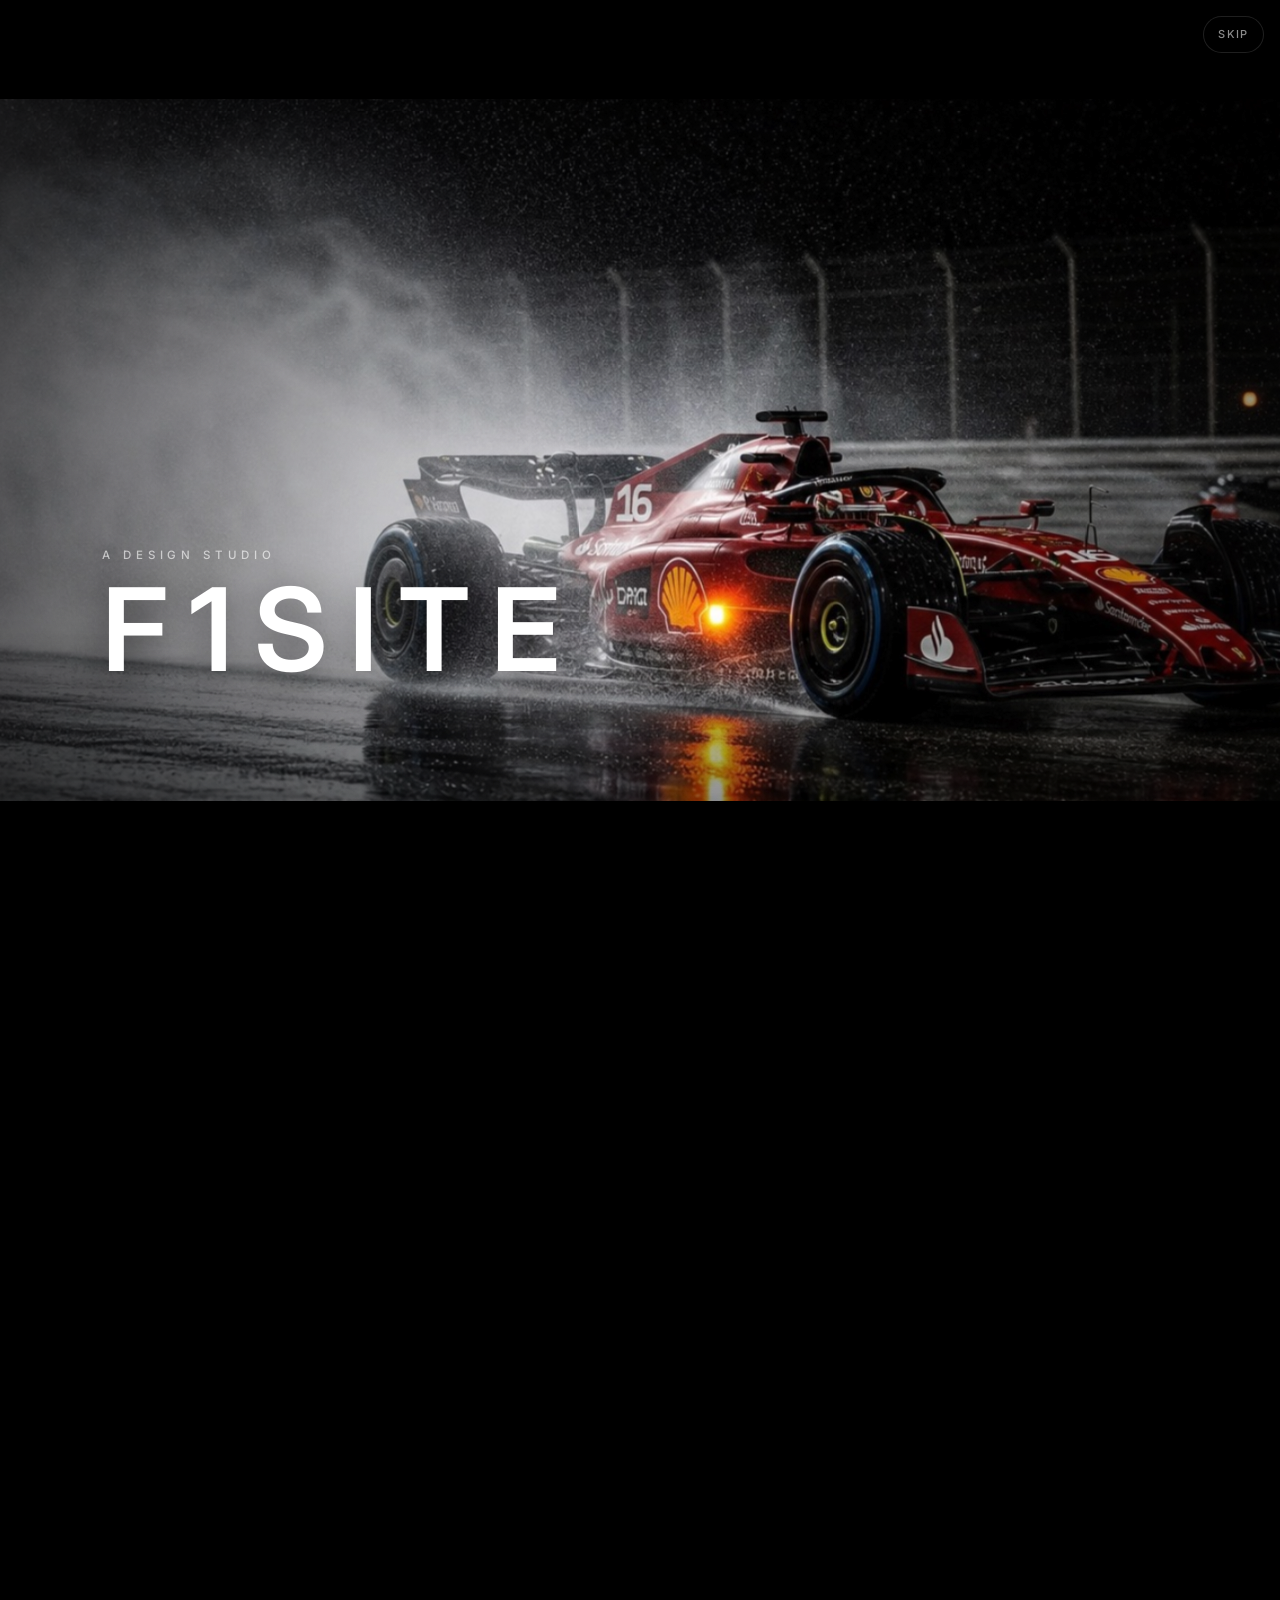
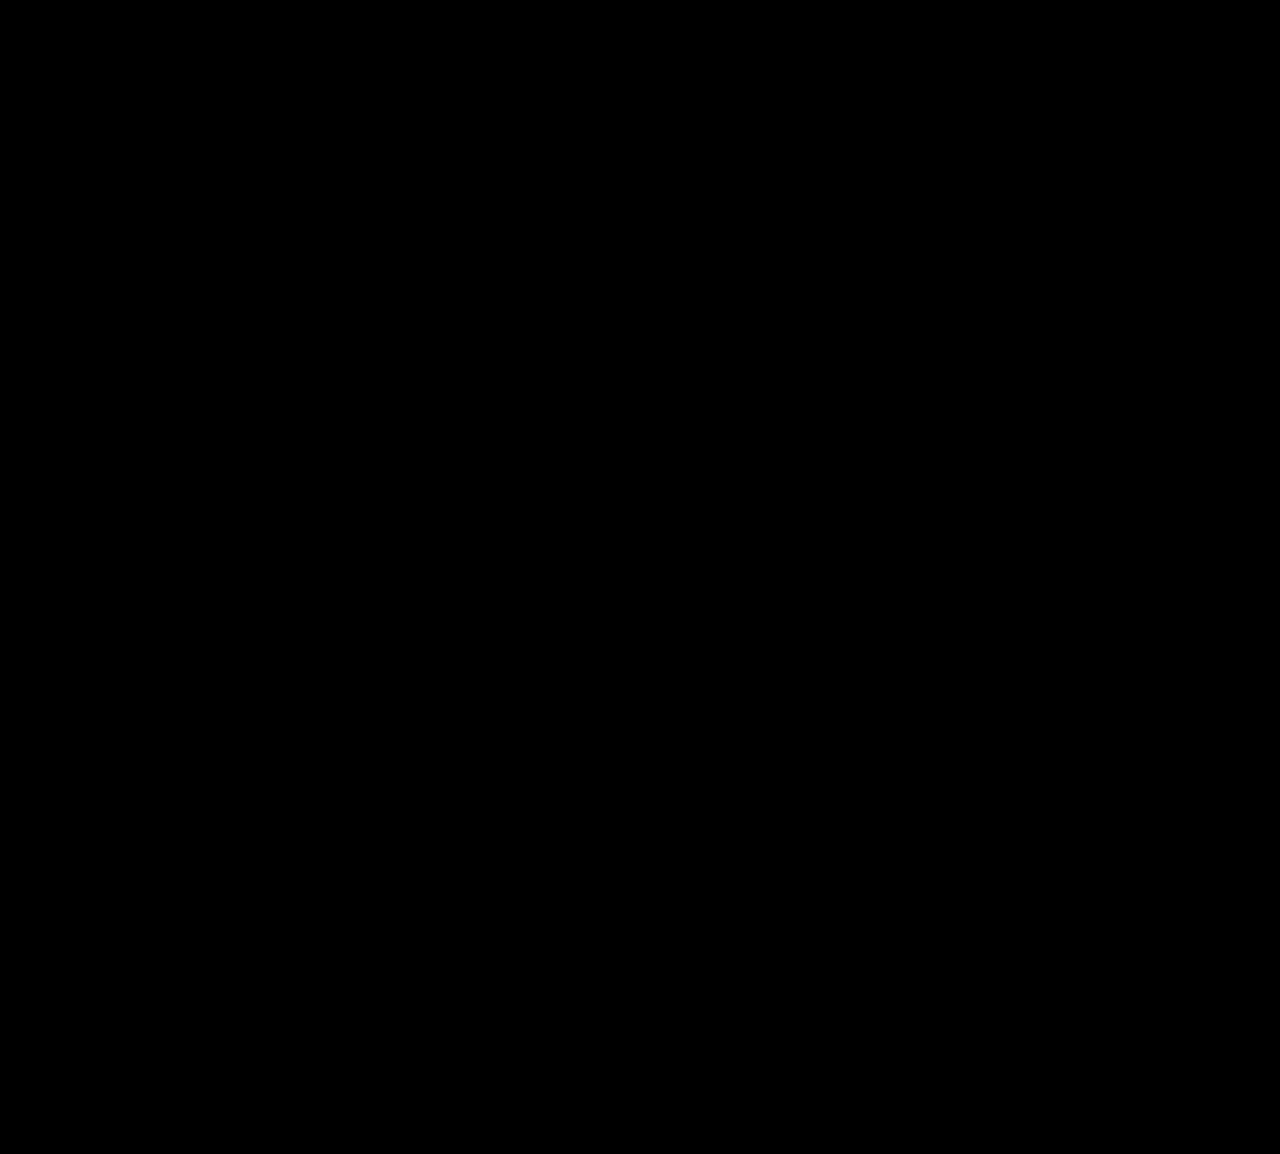
==== commit 25233696: "Add files via upload" ====
--- a/index.html
+++ b/index.html
@@ -16,19 +16,21 @@
   <link rel="preconnect" href="https://fonts.googleapis.com">
   <link rel="preconnect" href="https://fonts.gstatic.com" crossorigin>
   <link href="https://fonts.googleapis.com/css2?family=Inter:wght@400;500;600;700&display=swap" rel="stylesheet">
-  <link rel="stylesheet" href="/css/styles.css">
-  <link rel="stylesheet" href="/css/cinematic-intro.css">
-  <link rel="stylesheet" href="/css/circuit-journey.css">
-  <link rel="preload" as="image" href="/assets/circuit/ocean-poster.jpg">
-  <link rel="preload" as="video" href="/assets/circuit/ocean-waves-fast.mp4">
-  <link rel="icon" href="/favicon.ico" sizes="any">
-  <link rel="icon" type="image/png" sizes="48x48" href="/logos/favicon-48.png">
-  <link rel="icon" type="image/png" sizes="192x192" href="/logos/favicon-192.png">
-  <link rel="apple-touch-icon" href="/logos/apple-touch-icon.png">
+  <link rel="stylesheet" href="css/styles.css">
+  <link rel="stylesheet" href="css/cinematic-intro.css">
+  <link rel="stylesheet" href="css/circuit-journey.css">
+  <link rel="stylesheet" href="css/rain-cinema.css">
+  <link rel="preload" as="image" href="assets/cinema/ferrari-rain-wide.jpg">
+  <link rel="preload" as="image" href="assets/cinema/ferrari-rain.jpg">
+  <link rel="preload" as="video" href="assets/cinema/ferrari-rain-drive.mp4" type="video/mp4">
+  <link rel="icon" href="favicon.ico" sizes="any">
+  <link rel="icon" type="image/png" sizes="48x48" href="logos/favicon-48.png">
+  <link rel="icon" type="image/png" sizes="192x192" href="logos/favicon-192.png">
+  <link rel="apple-touch-icon" href="logos/apple-touch-icon.png">
   <script>
     (function () {
       try {
-        if (sessionStorage.getItem('f1site-cin-intro-v1') === '1') return;
+        if (sessionStorage.getItem('f1site-cin-intro-v2') === '1') return;
         if (window.matchMedia('(prefers-reduced-motion: reduce)').matches) return;
         if (/(?:\?|&)nointro=1(?:&|$)/.test(location.search)) return;
         document.documentElement.classList.add('cin-pending');
@@ -36,7 +38,23 @@
     })();
   </script>
 </head>
-<body data-page="home">
+<body data-page="home" class="has-cinema has-circuit">
+
+  <div class="rain-cinema" aria-hidden="true">
+    <div class="rain-bloom"></div>
+    <div class="rain-camera">
+      <picture>
+        <source media="(min-width: 769px)" srcset="assets/cinema/ferrari-rain-wide.jpg">
+        <img class="rain-still" src="assets/cinema/ferrari-rain.jpg" alt="" width="586" height="1024" decoding="async" fetchpriority="high">
+      </picture>
+      <video class="rain-drive" muted autoplay loop playsinline webkit-playsinline preload="auto" disablePictureInPicture controlslist="nodownload nofullscreen noremoteplayback" poster="assets/cinema/ferrari-rain-wide.jpg">
+        <source src="assets/cinema/ferrari-rain-drive.mp4" type="video/mp4">
+      </video>
+    </div>
+    <div class="rain-veil"></div>
+    <div class="rain-vignette"></div>
+    <div class="rain-grain"></div>
+  </div>
 
   <div id="site-header"></div>
 
@@ -62,8 +80,8 @@
             craft compelling brand visuals, and keep your digital presence running flawlessly.
           </p>
           <div class="hero-actions">
-            <a href="/contact" class="btn btn-primary">Start a Project <span class="btn-arrow" aria-hidden="true">→</span></a>
-            <a href="/services" class="btn btn-ghost">Explore Services</a>
+            <a href="contact.html" class="btn btn-primary">Start a Project <span class="btn-arrow" aria-hidden="true">→</span></a>
+            <a href="services.html" class="btn btn-ghost">Explore Services</a>
           </div>
           <div class="hero-stats">
             <div class="stat">
@@ -82,11 +100,10 @@
             </div>
           </div>
         </div>
-
       </div>
     </section>
 
-    <section class="section services">
+    <section class="section services" id="capabilities">
       <div class="container">
         <div class="section-header centered">
           <p class="section-eyebrow">What We Do</p>
@@ -96,22 +113,22 @@
           </p>
         </div>
         <div class="page-teasers">
-          <a href="/services#web-design" class="page-teaser">
+          <a href="services.html#web-design" class="page-teaser">
             <h3>Web Design &amp; Development</h3>
             <p>Custom, accessible websites built for performance, security, and scale — tailored to enterprise standards.</p>
             <span>Learn more →</span>
           </a>
-          <a href="/services#graphic-design" class="page-teaser">
+          <a href="services.html#graphic-design" class="page-teaser">
             <h3>Graphic Design</h3>
             <p>Brand identities, marketing collateral, and visual systems that communicate authority across every channel.</p>
             <span>Learn more →</span>
           </a>
-          <a href="/services#maintenance" class="page-teaser">
+          <a href="services.html#maintenance" class="page-teaser">
             <h3>Website Maintenance</h3>
             <p>Proactive monitoring, updates, and support so your site stays fast, secure, and always current.</p>
             <span>Learn more →</span>
           </a>
-          <a href="/process" class="page-teaser">
+          <a href="process.html" class="page-teaser">
             <h3>How We Work</h3>
             <p>A structured, transparent process from discovery through launch — with sign-off at every stage.</p>
             <span>See our process →</span>
@@ -125,7 +142,7 @@
         <div class="cta-banner">
           <h2>Ready to elevate your digital presence?</h2>
           <p>Whether you need a new website, a brand refresh, or ongoing maintenance — we'd love to hear about your project.</p>
-          <a href="/contact" class="btn btn-primary">Get in Touch</a>
+          <a href="contact.html" class="btn btn-primary">Get in Touch</a>
         </div>
       </div>
     </section>
@@ -134,9 +151,9 @@
 
   <div id="site-footer"></div>
 
-  <script src="/js/layout.js"></script>
-  <script src="/js/cinematic-intro.js"></script>
-  <script src="/js/circuit-journey.js"></script>
-  <script src="/js/main.js"></script>
+  <script src="js/layout.js"></script>
+  <script src="js/rain-cinema.js"></script>
+  <script src="js/cinematic-intro.js"></script>
+  <script src="js/main.js"></script>
 </body>
 </html>
--- a/css/cinematic-intro.css
+++ b/css/cinematic-intro.css
@@ -1,18 +1,11 @@
 /* ============================================
-   Cinematic intro — monitor portal into site
+   Cinematic intro — film title over the still
    ============================================ */
 
 :root {
   --cin-ease: cubic-bezier(0.16, 1, 0.3, 1);
-  --cin-ease-accel: cubic-bezier(0.55, 0.05, 0.75, 0.15);
-  --cin-ease-through: cubic-bezier(0.7, 0, 0.3, 1);
-  --cin-silver: #c8c8c8;
-  --cin-silver-dark: #3a3a3a;
-  --cin-desk: #141414;
-  --cin-bezel: #0a0a0a;
-}
-
-/* Prevent FOUC / interaction while pending or playing */
+}
+
 html.cin-pending,
 html.cin-playing {
   overflow: hidden !important;
@@ -24,35 +17,38 @@
   background: #000;
 }
 
-html.cin-pending body > *:not(script) {
-  opacity: 0;
-}
-
-html.cin-playing body > .cin-root {
-  opacity: 1;
-}
-
-html.cin-playing body > #site-world,
-html.cin-handoff body > #site-world,
-html.cin-complete #site-world {
-  opacity: 1;
-}
-
-html.cin-handoff body > #site-world {
-  position: relative;
-  z-index: 1;
+html.cin-pending body > *:not(script):not(.rain-cinema) {
+  opacity: 0;
+}
+
+html.cin-playing body > .cin-root,
+html.cin-playing body > .rain-cinema {
+  opacity: 1;
+}
+
+html.cin-playing body > *:not(script):not(.rain-cinema):not(.cin-root) {
+  opacity: 0 !important;
+  pointer-events: none;
+}
+
+html.cin-complete #site-header,
+html.cin-complete #site-logo,
+html.cin-complete main,
+html.cin-complete #site-footer,
+html.cin-complete .header,
+html.cin-complete .footer {
+  opacity: 1;
+  animation: cin-ui-in 0.9s var(--cin-ease);
+}
+
+@keyframes cin-ui-in {
+  from { opacity: 0; }
+  to { opacity: 1; }
 }
 
 html.cin-playing body {
   cursor: default;
 }
-
-#site-world {
-  position: relative;
-  z-index: 1;
-}
-
-/* ---------- Stage ---------- */
 
 .cin-root {
   position: fixed;
@@ -60,7 +56,7 @@
   z-index: 10000;
   pointer-events: auto;
   isolation: isolate;
-  background: #000;
+  background: transparent;
   overflow: hidden;
   -webkit-user-select: none;
   user-select: none;
@@ -84,7 +80,7 @@
   -webkit-backdrop-filter: blur(12px);
   cursor: pointer;
   opacity: 0;
-  transition: color 0.3s ease, border-color 0.3s ease, opacity 0.6s var(--cin-ease) 1.2s;
+  transition: color 0.3s ease, border-color 0.3s ease, opacity 0.6s var(--cin-ease) 1.1s;
 }
 
 html.cin-playing .cin-skip {
@@ -101,452 +97,169 @@
   outline-offset: 2px;
 }
 
-.cin-atmosphere {
+.cin-letterbox {
+  position: absolute;
+  left: 0;
+  right: 0;
+  z-index: 8;
+  height: 11vh;
+  background: #000;
+  pointer-events: none;
+  transform-origin: center;
+  transition: height 1.1s var(--cin-ease), opacity 0.9s ease;
+}
+
+.cin-letterbox-top {
+  top: 0;
+}
+
+.cin-letterbox-bottom {
+  bottom: 0;
+}
+
+.cin-root.is-release .cin-letterbox {
+  height: 0;
+  opacity: 0;
+}
+
+.cin-titles {
   position: absolute;
   inset: 0;
-  z-index: 0;
-  background:
-    radial-gradient(ellipse 90% 70% at 50% 18%, rgba(90, 90, 90, 0.22), transparent 58%),
-    radial-gradient(ellipse 50% 40% at 20% 80%, rgba(255, 255, 255, 0.04), transparent 50%),
-    radial-gradient(ellipse 40% 35% at 85% 70%, rgba(110, 110, 110, 0.1), transparent 55%),
-    #000;
-}
-
-.cin-atmosphere::before {
-  content: '';
-  position: absolute;
-  inset: -10%;
-  background-image:
-    linear-gradient(rgba(255, 255, 255, 0.02) 1px, transparent 1px),
-    linear-gradient(90deg, rgba(255, 255, 255, 0.02) 1px, transparent 1px);
-  background-size: 72px 72px;
-  mask-image: radial-gradient(ellipse 70% 60% at 50% 40%, black 10%, transparent 70%);
-  -webkit-mask-image: radial-gradient(ellipse 70% 60% at 50% 40%, black 10%, transparent 70%);
-  animation: cin-grid-drift 28s linear infinite;
-  opacity: 0.7;
-}
-
-@keyframes cin-grid-drift {
-  to { transform: translate3d(72px, 36px, 0); }
-}
-
-.cin-particles {
+  z-index: 10;
+  display: grid;
+  place-items: end start;
+  padding: 0 8vw 16vh;
+  pointer-events: none;
+}
+
+.cin-kicker,
+.cin-title,
+.cin-tagline {
+  margin: 0;
+  opacity: 0;
+  transform: translate3d(0, 18px, 0);
+  filter: blur(8px);
+}
+
+.cin-kicker {
+  font-size: 0.72rem;
+  font-weight: 500;
+  letter-spacing: 0.42em;
+  text-transform: uppercase;
+  color: rgba(255, 255, 255, 0.62);
+  margin-bottom: 0.85rem;
+}
+
+.cin-title {
+  font-size: clamp(3.2rem, 9vw, 7.2rem);
+  font-weight: 600;
+  letter-spacing: 0.18em;
+  line-height: 0.9;
+  color: #fff;
+  text-transform: uppercase;
+  text-shadow: 0 8px 40px rgba(0, 0, 0, 0.55);
+}
+
+.cin-tagline {
+  margin-top: 1.1rem;
+  max-width: 26rem;
+  font-size: clamp(0.95rem, 1.6vw, 1.15rem);
+  line-height: 1.55;
+  color: rgba(255, 255, 255, 0.78);
+  text-shadow: 0 4px 24px rgba(0, 0, 0, 0.6);
+}
+
+.cin-root.is-title .cin-kicker,
+.cin-root.is-title .cin-title {
+  opacity: 1;
+  transform: none;
+  filter: none;
+  animation: cin-title-in 1.15s var(--cin-ease) both;
+}
+
+.cin-root.is-title .cin-title {
+  animation-delay: 0.18s;
+}
+
+.cin-root.is-tag .cin-tagline {
+  opacity: 1;
+  transform: none;
+  filter: none;
+  animation: cin-title-in 1s var(--cin-ease) both;
+}
+
+.cin-root.is-release .cin-kicker,
+.cin-root.is-release .cin-title,
+.cin-root.is-release .cin-tagline {
+  animation: cin-title-out 0.7s ease forwards;
+}
+
+@keyframes cin-title-in {
+  from {
+    opacity: 0;
+    transform: translate3d(0, 18px, 0);
+    filter: blur(8px);
+  }
+  to {
+    opacity: 1;
+    transform: translate3d(0, 0, 0);
+    filter: blur(0);
+  }
+}
+
+@keyframes cin-title-out {
+  to {
+    opacity: 0;
+    transform: translate3d(0, -8px, 0);
+    filter: blur(6px);
+  }
+}
+
+.cin-fade {
   position: absolute;
   inset: 0;
-  z-index: 1;
-  pointer-events: none;
-  opacity: 0.45;
-}
-
-.cin-vignette {
-  position: absolute;
-  inset: 0;
-  z-index: 20;
-  pointer-events: none;
-  background:
-    radial-gradient(ellipse 75% 70% at 50% 45%, transparent 35%, rgba(0, 0, 0, 0.55) 100%);
-  mix-blend-mode: multiply;
-}
-
-.cin-grain {
-  position: absolute;
-  inset: 0;
-  z-index: 21;
-  pointer-events: none;
-  opacity: 0.07;
-  background-image: url("data:image/svg+xml,%3Csvg viewBox='0 0 200 200' xmlns='http://www.w3.org/2000/svg'%3E%3Cfilter id='n'%3E%3CfeTurbulence type='fractalNoise' baseFrequency='0.85' numOctaves='4' stitchTiles='stitch'/%3E%3C/filter%3E%3Crect width='100%25' height='100%25' filter='url(%23n)' opacity='0.55'/%3E%3C/svg%3E");
-  background-size: 180px 180px;
-  animation: cin-grain 0.45s steps(2) infinite;
-  mix-blend-mode: overlay;
-}
-
-@keyframes cin-grain {
-  to { transform: translate3d(1.5%, -1%, 0); }
-}
-
-.cin-bloom {
-  position: absolute;
-  inset: 0;
-  z-index: 19;
-  pointer-events: none;
-  opacity: 0;
-  background: radial-gradient(circle at 50% 42%, rgba(255, 255, 255, 0.35), transparent 42%);
-  transition: opacity 0.8s var(--cin-ease);
-}
-
-.cin-root.is-through .cin-bloom {
-  opacity: 1;
-}
-
-/* ---------- Camera / world ---------- */
-
-.cin-viewport {
-  position: absolute;
-  inset: 0;
-  z-index: 5;
-  display: grid;
-  place-items: center;
-  perspective: 1800px;
-  perspective-origin: 50% 42%;
-  transform-style: preserve-3d;
-}
-
-.cin-camera {
-  position: relative;
-  width: min(920px, 92vw);
-  height: min(620px, 78vh);
-  transform-style: preserve-3d;
-  transform-origin: 50% 40%;
-  will-change: transform, filter, opacity;
-  opacity: 0;
-}
-
-/* ---------- Desk ---------- */
-
-.cin-desk {
-  position: absolute;
-  left: 50%;
-  bottom: -2%;
-  width: 140%;
-  height: 42%;
-  transform: translateX(-50%) rotateX(68deg) translateZ(-40px);
-  transform-origin: center top;
-  background:
-    linear-gradient(180deg, rgba(255, 255, 255, 0.06), transparent 30%),
-    linear-gradient(90deg, #0a0a0a, #161616 40%, #101010 60%, #080808);
-  border-radius: 4px;
-  box-shadow:
-    0 -40px 80px rgba(0, 0, 0, 0.65),
-    inset 0 1px 0 rgba(255, 255, 255, 0.06);
-}
-
-.cin-desk::after {
-  content: '';
-  position: absolute;
-  inset: 0;
-  background: linear-gradient(105deg, transparent 40%, rgba(255, 255, 255, 0.04) 48%, transparent 56%);
-  animation: cin-desk-sheen 7s ease-in-out infinite;
-}
-
-@keyframes cin-desk-sheen {
-  0%, 100% { opacity: 0.3; transform: translateX(-8%); }
-  50% { opacity: 0.7; transform: translateX(8%); }
-}
-
-/* ---------- Monitor ---------- */
-
-.cin-monitor {
-  position: absolute;
-  left: 50%;
-  top: 6%;
-  width: min(78%, 720px);
-  aspect-ratio: 16 / 10.4;
-  transform: translateX(-50%) translateZ(60px);
-  transform-style: preserve-3d;
-}
-
-.cin-monitor-glow {
-  position: absolute;
-  inset: -18% -12% -8%;
-  background: radial-gradient(ellipse at 50% 45%, rgba(255, 255, 255, 0.16), transparent 62%);
-  filter: blur(28px);
-  opacity: 0.55;
-  animation: cin-monitor-glow 5s ease-in-out infinite;
-  pointer-events: none;
-}
-
-@keyframes cin-monitor-glow {
-  0%, 100% { opacity: 0.35; transform: scale(1); }
-  50% { opacity: 0.7; transform: scale(1.04); }
-}
-
-.cin-bezel {
-  position: absolute;
-  inset: 0;
-  border-radius: 18px;
-  background:
-    linear-gradient(145deg, #2a2a2a 0%, #0d0d0d 38%, #050505 100%);
-  box-shadow:
-    0 40px 90px rgba(0, 0, 0, 0.75),
-    0 10px 30px rgba(0, 0, 0, 0.5),
-    inset 0 1px 0 rgba(255, 255, 255, 0.14),
-    inset 0 -1px 0 rgba(255, 255, 255, 0.04);
-  transform-style: preserve-3d;
-  overflow: hidden;
-}
-
-.cin-bezel::before {
-  content: '';
-  position: absolute;
-  inset: 0;
-  border-radius: inherit;
-  background: linear-gradient(125deg, rgba(255, 255, 255, 0.18) 0%, transparent 32%, transparent 68%, rgba(255, 255, 255, 0.05) 100%);
-  opacity: 0.55;
-  pointer-events: none;
-  z-index: 4;
-}
-
-.cin-bezel::after {
-  content: '';
-  position: absolute;
-  left: 50%;
-  bottom: 7px;
-  width: 7px;
-  height: 7px;
-  transform: translateX(-50%);
-  border-radius: 50%;
-  background: radial-gradient(circle at 35% 30%, #5a5a5a, #111 70%);
-  box-shadow: 0 0 0 1px rgba(255, 255, 255, 0.08);
-  z-index: 5;
-}
-
-.cin-screen-frame {
-  position: absolute;
-  inset: 14px 14px 22px;
-  border-radius: 8px;
+  z-index: 6;
   background: #000;
-  overflow: hidden;
-  box-shadow:
-    inset 0 0 0 1px rgba(255, 255, 255, 0.06),
-    inset 0 20px 60px rgba(0, 0, 0, 0.55);
-  transform: translateZ(1px);
-  z-index: 2;
-}
-
-.cin-screen-glass {
-  position: absolute;
-  inset: 0;
-  z-index: 3;
-  pointer-events: none;
-  background:
-    linear-gradient(125deg, rgba(255, 255, 255, 0.16) 0%, rgba(255, 255, 255, 0.02) 24%, transparent 42%),
-    linear-gradient(180deg, rgba(255, 255, 255, 0.04), transparent 30%);
-  mix-blend-mode: screen;
-  opacity: 0.85;
-}
-
-.cin-screen-portal {
-  position: absolute;
-  inset: 0;
-  overflow: hidden;
-  border-radius: inherit;
-  background: #000;
-  transform-origin: center center;
-}
-
-/* Live site mounted inside the portal */
-.cin-screen-portal > #site-world {
-  position: absolute;
-  inset: 0;
-  width: 100%;
-  height: 100%;
-  overflow: hidden;
-  transform-origin: top left;
-  /* Scaled so homepage reads as a real UI on the panel */
-  --cin-site-scale: 0.42;
-  width: calc(100% / var(--cin-site-scale));
-  height: calc(100% / var(--cin-site-scale));
-  transform: scale(var(--cin-site-scale));
-  pointer-events: none;
-}
-
-.cin-stand-neck {
-  position: absolute;
-  left: 50%;
-  top: 98%;
-  width: 56px;
-  height: 54px;
-  transform: translateX(-50%) translateZ(-8px);
-  background: linear-gradient(90deg, #1a1a1a, #2e2e2e 45%, #141414);
-  clip-path: polygon(28% 0, 72% 0, 88% 100%, 12% 100%);
-  box-shadow: 0 10px 20px rgba(0, 0, 0, 0.4);
-}
-
-.cin-stand-base {
-  position: absolute;
-  left: 50%;
-  top: calc(98% + 48px);
-  width: 180px;
-  height: 12px;
-  transform: translateX(-50%) rotateX(70deg) translateZ(-20px);
-  border-radius: 40%;
-  background: radial-gradient(ellipse at 50% 40%, #3a3a3a, #0c0c0c 70%);
-  box-shadow: 0 18px 30px rgba(0, 0, 0, 0.55);
-}
-
-/* ---------- Keyboard ---------- */
-
-.cin-keyboard {
-  position: absolute;
-  left: 50%;
-  bottom: 11%;
-  width: min(46%, 340px);
-  aspect-ratio: 3.1 / 1;
-  transform: translateX(-62%) rotateX(62deg) translateZ(20px);
-  transform-style: preserve-3d;
-  border-radius: 10px;
-  background:
-    linear-gradient(180deg, #2a2a2a, #121212 40%, #0a0a0a);
-  box-shadow:
-    0 18px 40px rgba(0, 0, 0, 0.55),
-    inset 0 1px 0 rgba(255, 255, 255, 0.1);
-  overflow: hidden;
-}
-
-.cin-keyboard::before {
-  content: '';
-  position: absolute;
-  inset: 8% 5%;
-  border-radius: 6px;
-  background:
-    repeating-linear-gradient(
-      90deg,
-      rgba(255, 255, 255, 0.05) 0 9%,
-      transparent 9% 11%
-    ),
-    repeating-linear-gradient(
-      0deg,
-      rgba(255, 255, 255, 0.04) 0 18%,
-      transparent 18% 28%
-    );
-  opacity: 0.9;
-}
-
-.cin-keyboard::after {
-  content: '';
-  position: absolute;
-  inset: 0;
-  background: linear-gradient(110deg, transparent 30%, rgba(255, 255, 255, 0.08) 48%, transparent 62%);
-  opacity: 0.5;
-}
-
-/* ---------- Mouse ---------- */
-
-.cin-mouse {
-  position: absolute;
-  left: 68%;
-  bottom: 14%;
-  width: 42px;
-  height: 68px;
-  transform: translateX(-50%) rotateX(62deg) rotateZ(-12deg) translateZ(24px);
-  border-radius: 20px 20px 18px 18px / 28px 28px 22px 22px;
-  background:
-    linear-gradient(160deg, #3a3a3a 0%, #161616 45%, #0a0a0a 100%);
-  box-shadow:
-    0 14px 28px rgba(0, 0, 0, 0.5),
-    inset 0 1px 0 rgba(255, 255, 255, 0.12);
-}
-
-.cin-mouse::before {
-  content: '';
-  position: absolute;
-  top: 18%;
-  left: 50%;
-  width: 2px;
-  height: 18%;
-  transform: translateX(-50%);
-  border-radius: 2px;
-  background: rgba(255, 255, 255, 0.18);
-}
-
-.cin-mouse::after {
-  content: '';
-  position: absolute;
-  inset: 0;
-  border-radius: inherit;
-  background: linear-gradient(125deg, rgba(255, 255, 255, 0.16), transparent 40%);
-  opacity: 0.5;
-}
-
-/* ---------- Phase lighting (camera motion is WAAPI-driven) ---------- */
-
-.cin-root.is-reveal .cin-screen-portal {
-  filter: brightness(0.55) contrast(1.05);
-}
-
-.cin-root.is-approach .cin-screen-portal {
-  animation: cin-screen-wake 2s var(--cin-ease) forwards;
-}
-
-@keyframes cin-screen-wake {
-  from { filter: brightness(0.55) contrast(1.05); }
-  to   { filter: brightness(1) contrast(1); }
-}
-
-.cin-root.is-accelerate .cin-screen-portal,
-.cin-root.is-through .cin-screen-portal {
-  filter: brightness(1.05) contrast(1.02);
-}
-
-.cin-root.is-through .cin-bezel,
-.cin-root.is-through .cin-stand-neck,
-.cin-root.is-through .cin-stand-base,
-.cin-root.is-through .cin-keyboard,
-.cin-root.is-through .cin-mouse,
-.cin-root.is-through .cin-desk,
-.cin-root.is-through .cin-monitor-glow {
-  transition: opacity 0.7s var(--cin-ease);
-  opacity: 0;
-}
-
-.cin-root.is-through .cin-screen-glass {
-  opacity: 0;
-  transition: opacity 0.4s ease;
-}
-
-.cin-root.is-through .cin-vignette,
-.cin-root.is-through .cin-grain,
-.cin-root.is-through .cin-atmosphere {
-  transition: opacity 0.85s var(--cin-ease);
+  opacity: 1;
+  pointer-events: none;
+  transition: opacity 1.4s var(--cin-ease);
+}
+
+.cin-root.is-reveal .cin-fade {
   opacity: 0;
 }
 
 .cin-root.is-done {
   opacity: 0;
   pointer-events: none;
-  transition: opacity 0.35s ease;
-}
-
-/* ---------- Reduced / mobile fallback ---------- */
-
-.cin-root.is-lite .cin-particles,
-.cin-root.is-lite .cin-grain,
-.cin-root.is-lite .cin-keyboard::before,
-.cin-root.is-lite .cin-atmosphere::before {
-  display: none;
-}
-
-.cin-root.is-lite .cin-camera {
-  filter: none !important;
+  transition: opacity 0.45s ease;
 }
 
 @media (max-width: 768px) {
-  .cin-camera {
-    width: min(96vw, 520px);
-    height: min(70vh, 480px);
-  }
-
-  .cin-keyboard,
-  .cin-mouse {
-    opacity: 0.85;
-  }
-
-  .cin-screen-portal > #site-world {
-    --cin-site-scale: 0.28;
-  }
-
-  html.cin-playing body,
-  html.cin-pending body {
-    cursor: auto;
+  .cin-titles {
+    place-items: end center;
+    padding: 0 1.4rem 18vh;
+    text-align: center;
+  }
+
+  .cin-tagline {
+    margin-left: auto;
+    margin-right: auto;
+  }
+
+  .cin-title {
+    letter-spacing: 0.12em;
   }
 }
 
 @media (prefers-reduced-motion: reduce) {
   .cin-root,
-  .cin-grain,
-  .cin-atmosphere::before,
-  .cin-monitor-glow,
-  .cin-desk::after {
+  .cin-kicker,
+  .cin-title,
+  .cin-tagline,
+  .cin-letterbox,
+  .cin-fade {
     animation: none !important;
-  }
-}
+    transition: none !important;
+  }
+}
--- a/css/rain-cinema.css
+++ b/css/rain-cinema.css
@@ -0,0 +1,241 @@
+/* ============================================
+   Rain cinema — living still + weather FX
+   ============================================ */
+
+:root {
+  --cinema-ease: cubic-bezier(0.16, 1, 0.3, 1);
+}
+
+body.has-cinema {
+  background: #000;
+}
+
+body.has-cinema::before,
+body.has-cinema::after {
+  display: none;
+}
+
+.rain-cinema {
+  position: fixed;
+  inset: 0;
+  z-index: 0;
+  pointer-events: none;
+  overflow: hidden;
+  background: #000;
+  isolation: isolate;
+}
+
+.rain-bloom {
+  position: absolute;
+  inset: -18%;
+  background:
+    center / cover no-repeat url('../assets/cinema/ferrari-rain.jpg');
+  filter: blur(52px) saturate(1.35) brightness(0.38);
+  transform: scale(1.08);
+  opacity: 0.9;
+}
+
+@media (min-width: 769px) {
+  .rain-bloom {
+    background-image: url('../assets/cinema/ferrari-rain-wide.jpg');
+  }
+}
+
+.rain-camera {
+  position: absolute;
+  inset: 0;
+  transform-origin: 58% 62%;
+  will-change: transform;
+}
+
+.rain-camera picture {
+  position: absolute;
+  inset: 0;
+  display: block;
+}
+
+@media (min-width: 769px) {
+  .rain-camera {
+    transform-origin: 64% 68%;
+  }
+}
+
+.rain-still {
+  position: absolute;
+  inset: 0;
+  width: 100%;
+  height: 100%;
+  object-fit: cover;
+  object-position: 50% 58%;
+  display: block;
+  filter: contrast(1.08) saturate(1.12) brightness(0.92);
+  transition: opacity 0.8s var(--cinema-ease);
+}
+
+.rain-drive {
+  position: absolute;
+  inset: 0;
+  width: 100%;
+  height: 100%;
+  object-fit: cover;
+  object-position: 55% 62%;
+  display: block;
+  opacity: 1;
+  background: #000;
+  transform: translateZ(0);
+  backface-visibility: hidden;
+}
+
+.rain-drive::-webkit-media-controls,
+.rain-drive::-webkit-media-controls-enclosure,
+.rain-drive::-webkit-media-controls-start-playback-button,
+.rain-drive::-webkit-media-controls-overlay-play-button {
+  display: none !important;
+  opacity: 0 !important;
+  pointer-events: none !important;
+}
+
+.rain-cinema.is-driving .rain-still,
+.rain-cinema.is-driving .rain-camera picture {
+  opacity: 0;
+}
+
+.rain-cinema.is-driving .rain-bloom {
+  visibility: hidden;
+  opacity: 0;
+}
+
+@media (min-width: 769px) {
+  .rain-still {
+    object-position: 62% 72%;
+  }
+
+  .rain-drive {
+    object-position: 58% 68%;
+  }
+}
+
+.rain-veil {
+  position: absolute;
+  inset: 0;
+  background:
+    linear-gradient(90deg, rgba(0, 0, 0, 0.72) 0%, rgba(0, 0, 0, 0.28) 38%, rgba(0, 0, 0, 0.08) 62%, rgba(0, 0, 0, 0.35) 100%),
+    linear-gradient(180deg, rgba(0, 0, 0, 0.42) 0%, transparent 28%, transparent 62%, rgba(0, 0, 0, 0.7) 100%);
+  pointer-events: none;
+}
+
+.rain-vignette {
+  position: absolute;
+  inset: 0;
+  background: radial-gradient(ellipse 78% 72% at 55% 58%, transparent 28%, rgba(0, 0, 0, 0.62) 100%);
+  pointer-events: none;
+  mix-blend-mode: multiply;
+}
+
+.rain-grain {
+  position: absolute;
+  inset: -10%;
+  opacity: 0.11;
+  pointer-events: none;
+  background-image: url("data:image/svg+xml,%3Csvg viewBox='0 0 200 200' xmlns='http://www.w3.org/2000/svg'%3E%3Cfilter id='n'%3E%3CfeTurbulence type='fractalNoise' baseFrequency='0.85' numOctaves='4' stitchTiles='stitch'/%3E%3C/filter%3E%3Crect width='100%25' height='100%25' filter='url(%23n)' opacity='0.55'/%3E%3C/svg%3E");
+  background-size: 180px 180px;
+  animation: rain-grain 0.42s steps(2) infinite;
+  mix-blend-mode: overlay;
+}
+
+@keyframes rain-grain {
+  to { transform: translate3d(1.4%, -1.1%, 0); }
+}
+
+/* Intro camera is tighter; site framing eases out */
+html.cin-playing .rain-camera,
+html.cin-pending .rain-camera {
+  transform-origin: 60% 64%;
+}
+
+html.cin-playing .rain-veil,
+html.cin-pending .rain-veil {
+  background:
+    linear-gradient(180deg, rgba(0, 0, 0, 0.2) 0%, transparent 30%, transparent 70%, rgba(0, 0, 0, 0.45) 100%);
+}
+
+html.cin-playing .rain-vignette,
+html.cin-pending .rain-vignette {
+  background: radial-gradient(ellipse 70% 65% at 55% 60%, transparent 20%, rgba(0, 0, 0, 0.72) 100%);
+}
+
+/* Content stacking — reuse circuit overlay language */
+body.has-cinema .header,
+body.has-cinema main,
+body.has-cinema .footer {
+  position: relative;
+  z-index: 3;
+}
+
+body.has-cinema .hero-bg,
+body.has-cinema .hero-grid,
+body.has-cinema .hero-glow,
+body.has-cinema .page-hero-bg {
+  opacity: 0 !important;
+  background: transparent !important;
+}
+
+body.has-cinema .hero {
+  background: transparent;
+  min-height: 100vh;
+}
+
+body.has-cinema .hero-content {
+  max-width: min(38rem, 52vw);
+  text-shadow: 0 2px 28px rgba(0, 0, 0, 0.65);
+}
+
+body.has-cinema[data-page="home"] .rain-grain {
+  animation: none;
+  opacity: 0.06;
+}
+
+body.has-cinema:not([data-page="home"]) .rain-veil {
+  background:
+    linear-gradient(90deg, rgba(0, 0, 0, 0.78) 0%, rgba(0, 0, 0, 0.42) 42%, rgba(0, 0, 0, 0.28) 100%),
+    linear-gradient(180deg, rgba(0, 0, 0, 0.5) 0%, rgba(0, 0, 0, 0.18) 40%, rgba(0, 0, 0, 0.72) 100%);
+}
+
+body.has-cinema:not([data-page="home"]) .rain-still,
+body.has-cinema:not([data-page="home"]) .rain-drive {
+  filter: contrast(1.06) saturate(1.05) brightness(0.72);
+}
+
+/* Keep cinema visible while the title sequence plays */
+html.cin-pending body > .rain-cinema,
+html.cin-playing body > .rain-cinema {
+  opacity: 1 !important;
+  visibility: visible !important;
+}
+
+@media (max-width: 768px) {
+  body.has-cinema .hero-content {
+    max-width: none;
+  }
+
+  body.has-cinema[data-page="home"] .hero-shell {
+    align-items: flex-end;
+    padding-bottom: 5.5rem;
+  }
+
+  .rain-veil {
+    background:
+      linear-gradient(180deg, rgba(0, 0, 0, 0.35) 0%, rgba(0, 0, 0, 0.18) 32%, rgba(0, 0, 0, 0.55) 70%, rgba(0, 0, 0, 0.82) 100%);
+  }
+}
+
+@media (prefers-reduced-motion: reduce) {
+  .rain-grain,
+  .rain-bloom {
+    animation: none !important;
+  }
+
+  .rain-drive {
+    display: none;
+  }
+}
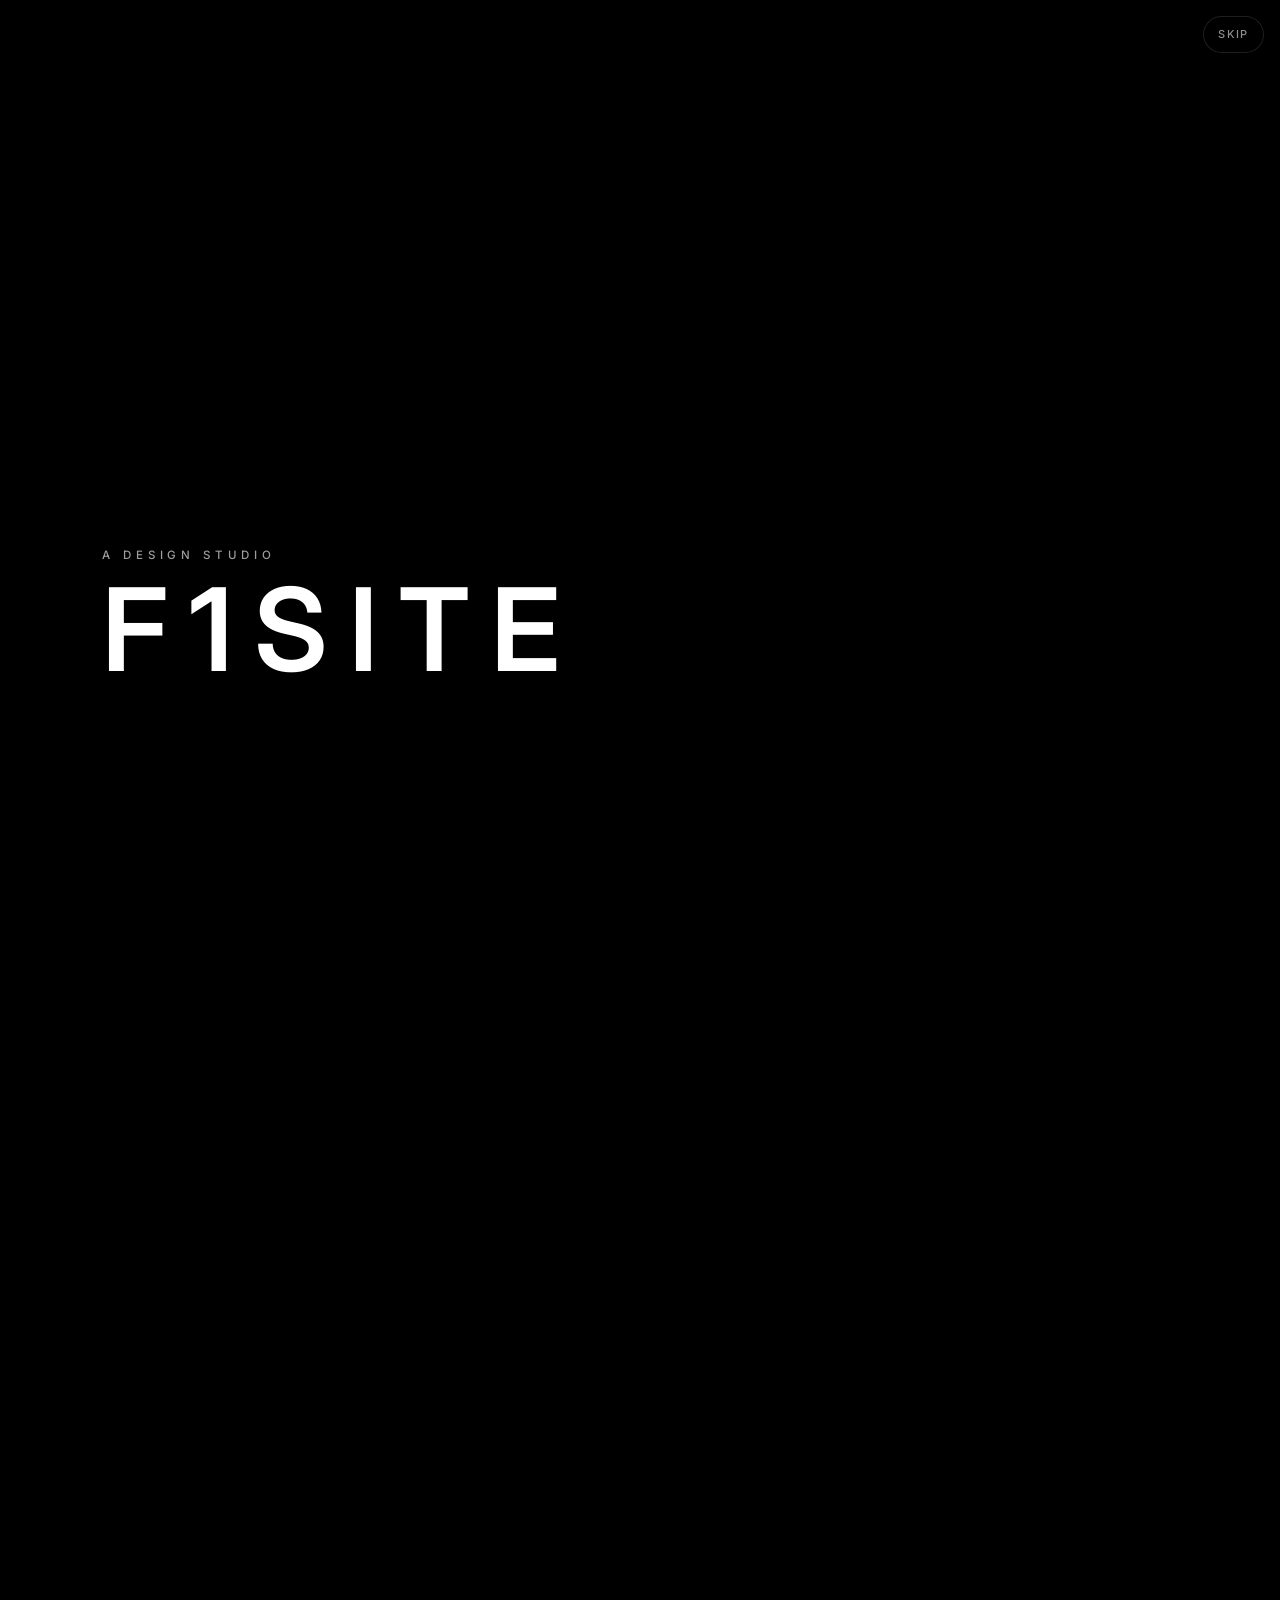
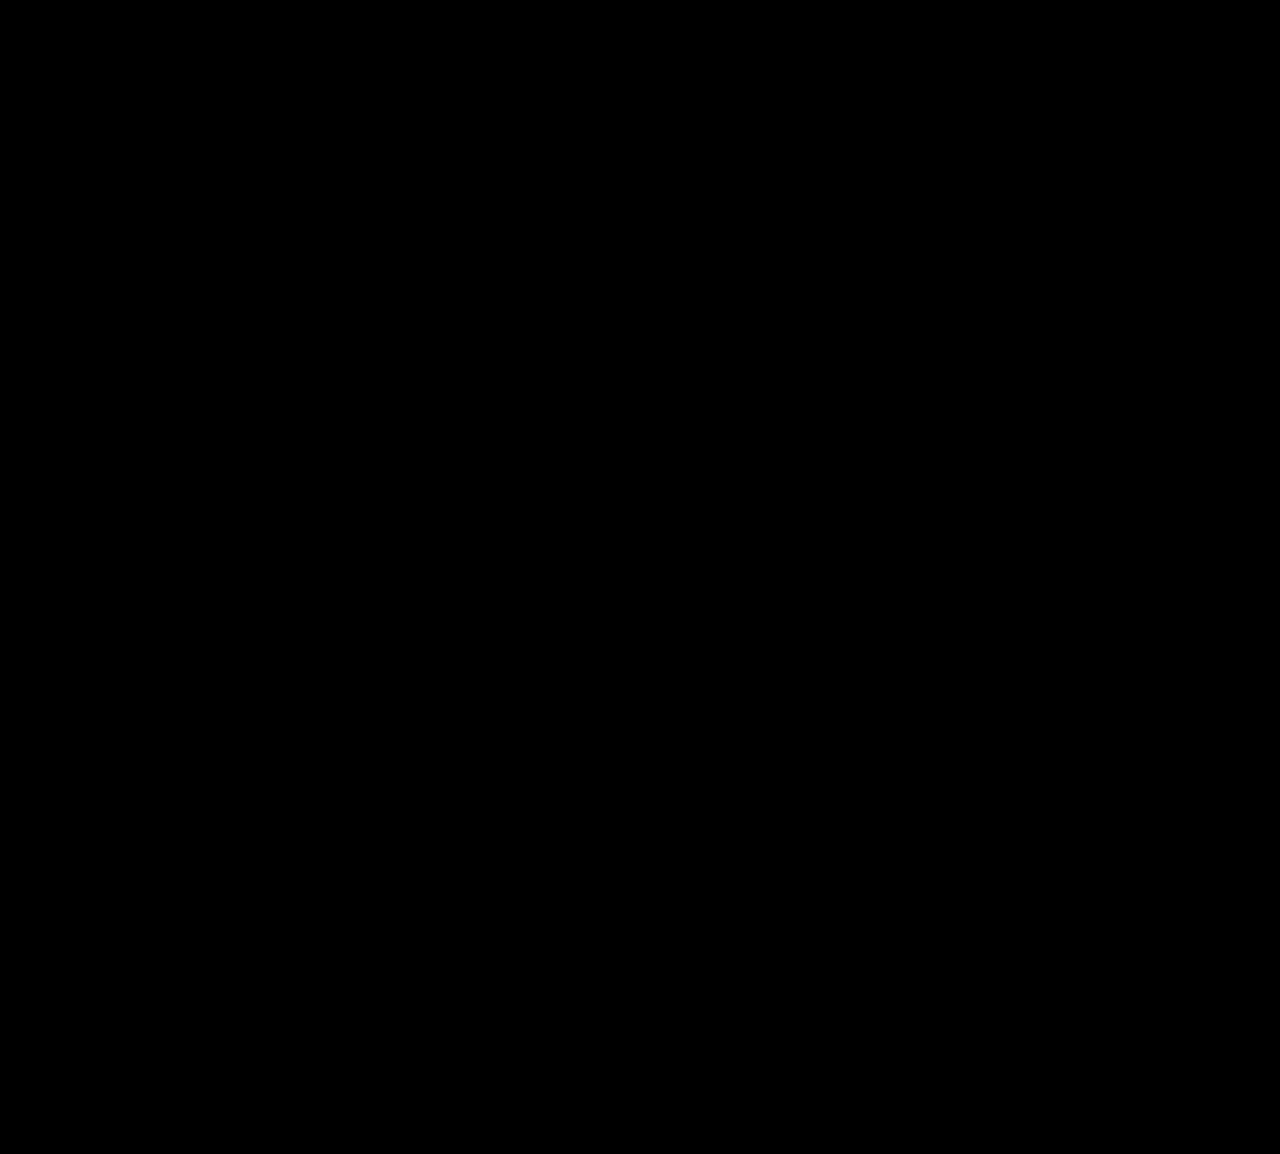
==== commit 20368661: "Add files via upload" ====
--- a/index.html
+++ b/index.html
@@ -20,9 +20,7 @@
   <link rel="stylesheet" href="css/cinematic-intro.css">
   <link rel="stylesheet" href="css/circuit-journey.css">
   <link rel="stylesheet" href="css/rain-cinema.css">
-  <link rel="preload" as="image" href="assets/cinema/ferrari-rain-wide.jpg">
-  <link rel="preload" as="image" href="assets/cinema/ferrari-rain.jpg">
-  <link rel="preload" as="video" href="assets/cinema/ferrari-rain-drive.mp4" type="video/mp4">
+  <link rel="preload" as="video" href="assets/cinema/atelier-loop.mp4?v=studio" type="video/mp4">
   <link rel="icon" href="favicon.ico" sizes="any">
   <link rel="icon" type="image/png" sizes="48x48" href="logos/favicon-48.png">
   <link rel="icon" type="image/png" sizes="192x192" href="logos/favicon-192.png">
@@ -41,19 +39,21 @@
 <body data-page="home" class="has-cinema has-circuit">
 
   <div class="rain-cinema" aria-hidden="true">
+    <div class="rain-bars rain-bars-top"></div>
     <div class="rain-bloom"></div>
     <div class="rain-camera">
-      <picture>
-        <source media="(min-width: 769px)" srcset="assets/cinema/ferrari-rain-wide.jpg">
-        <img class="rain-still" src="assets/cinema/ferrari-rain.jpg" alt="" width="586" height="1024" decoding="async" fetchpriority="high">
-      </picture>
-      <video class="rain-drive" muted autoplay loop playsinline webkit-playsinline preload="auto" disablePictureInPicture controlslist="nodownload nofullscreen noremoteplayback" poster="assets/cinema/ferrari-rain-wide.jpg">
-        <source src="assets/cinema/ferrari-rain-drive.mp4" type="video/mp4">
+      <canvas class="rain-paint"></canvas>
+      <video class="rain-drive is-live" muted autoplay playsinline webkit-playsinline preload="auto" disablePictureInPicture controlslist="nodownload nofullscreen noremoteplayback" poster="assets/cinema/atelier-loop.jpg?v=studio">
+        <source src="assets/cinema/atelier-loop.mp4?v=studio" type="video/mp4">
+      </video>
+      <video class="rain-drive" muted playsinline webkit-playsinline preload="auto" disablePictureInPicture controlslist="nodownload nofullscreen noremoteplayback" poster="assets/cinema/atelier-loop.jpg?v=studio">
+        <source src="assets/cinema/atelier-loop.mp4?v=studio" type="video/mp4">
       </video>
     </div>
     <div class="rain-veil"></div>
     <div class="rain-vignette"></div>
     <div class="rain-grain"></div>
+    <div class="rain-bars rain-bars-bot"></div>
   </div>
 
   <div id="site-header"></div>
--- a/css/circuit-journey.css
+++ b/css/circuit-journey.css
@@ -31,7 +31,7 @@
 .circuit-ocean-poster {
   position: absolute;
   inset: 0;
-  background: center / cover no-repeat url('../assets/circuit/ocean-poster.jpg');
+  background: #07080a;
   transform: scale(1.02);
   animation: ocean-poster-drift 22s ease-in-out infinite alternate;
   filter: none;
--- a/css/rain-cinema.css
+++ b/css/rain-cinema.css
@@ -29,61 +29,55 @@
   position: absolute;
   inset: -18%;
   background:
-    center / cover no-repeat url('../assets/cinema/ferrari-rain.jpg');
+    center / cover no-repeat url('../assets/cinema/atelier-loop.jpg?v=studio');
   filter: blur(52px) saturate(1.35) brightness(0.38);
   transform: scale(1.08);
   opacity: 0.9;
 }
 
-@media (min-width: 769px) {
-  .rain-bloom {
-    background-image: url('../assets/cinema/ferrari-rain-wide.jpg');
-  }
-}
-
 .rain-camera {
   position: absolute;
   inset: 0;
-  transform-origin: 58% 62%;
+  transform-origin: 50% 50%;
   will-change: transform;
 }
 
-.rain-camera picture {
-  position: absolute;
-  inset: 0;
+.rain-drive,
+.rain-paint {
+  position: absolute;
+  left: -6%;
+  top: -8%;
+  width: 112%;
+  height: 118%;
+  object-fit: cover;
+  object-position: 50% 46%;
   display: block;
-}
-
-@media (min-width: 769px) {
-  .rain-camera {
-    transform-origin: 64% 68%;
-  }
-}
-
-.rain-still {
-  position: absolute;
-  inset: 0;
-  width: 100%;
-  height: 100%;
-  object-fit: cover;
-  object-position: 50% 58%;
-  display: block;
-  filter: contrast(1.08) saturate(1.12) brightness(0.92);
-  transition: opacity 0.8s var(--cinema-ease);
-}
-
-.rain-drive {
-  position: absolute;
-  inset: 0;
-  width: 100%;
-  height: 100%;
-  object-fit: cover;
-  object-position: 55% 62%;
-  display: block;
-  opacity: 1;
   background: #000;
   transform: translateZ(0);
   backface-visibility: hidden;
+  pointer-events: none;
+}
+
+.rain-drive {
+  opacity: 0;
+  transition: opacity 0.48s linear;
+}
+
+.rain-drive.is-live {
+  opacity: 1;
+}
+
+.rain-paint {
+  opacity: 0;
+  z-index: 1;
+}
+
+.rain-cinema.has-paint .rain-drive {
+  opacity: 0 !important;
+}
+
+.rain-cinema.has-paint .rain-paint {
+  opacity: 1;
 }
 
 .rain-drive::-webkit-media-controls,
@@ -95,32 +89,35 @@
   pointer-events: none !important;
 }
 
-.rain-cinema.is-driving .rain-still,
-.rain-cinema.is-driving .rain-camera picture {
-  opacity: 0;
-}
-
 .rain-cinema.is-driving .rain-bloom {
   visibility: hidden;
   opacity: 0;
 }
 
-@media (min-width: 769px) {
-  .rain-still {
-    object-position: 62% 72%;
-  }
-
-  .rain-drive {
-    object-position: 58% 68%;
-  }
+.rain-bars {
+  position: absolute;
+  left: 0;
+  right: 0;
+  height: clamp(28px, 6.5vh, 72px);
+  background: #000;
+  z-index: 5;
+  pointer-events: none;
+}
+
+.rain-bars-top {
+  top: 0;
+}
+
+.rain-bars-bot {
+  bottom: 0;
 }
 
 .rain-veil {
   position: absolute;
   inset: 0;
   background:
-    linear-gradient(90deg, rgba(0, 0, 0, 0.72) 0%, rgba(0, 0, 0, 0.28) 38%, rgba(0, 0, 0, 0.08) 62%, rgba(0, 0, 0, 0.35) 100%),
-    linear-gradient(180deg, rgba(0, 0, 0, 0.42) 0%, transparent 28%, transparent 62%, rgba(0, 0, 0, 0.7) 100%);
+    linear-gradient(90deg, rgba(0, 0, 0, 0.84) 0%, rgba(0, 0, 0, 0.42) 34%, rgba(0, 0, 0, 0.12) 58%, rgba(0, 0, 0, 0.4) 100%),
+    linear-gradient(180deg, rgba(0, 0, 0, 0.5) 0%, transparent 28%, transparent 62%, rgba(0, 0, 0, 0.76) 100%);
   pointer-events: none;
 }
 
@@ -235,7 +232,8 @@
     animation: none !important;
   }
 
-  .rain-drive {
+  .rain-drive,
+  .rain-paint {
     display: none;
   }
 }
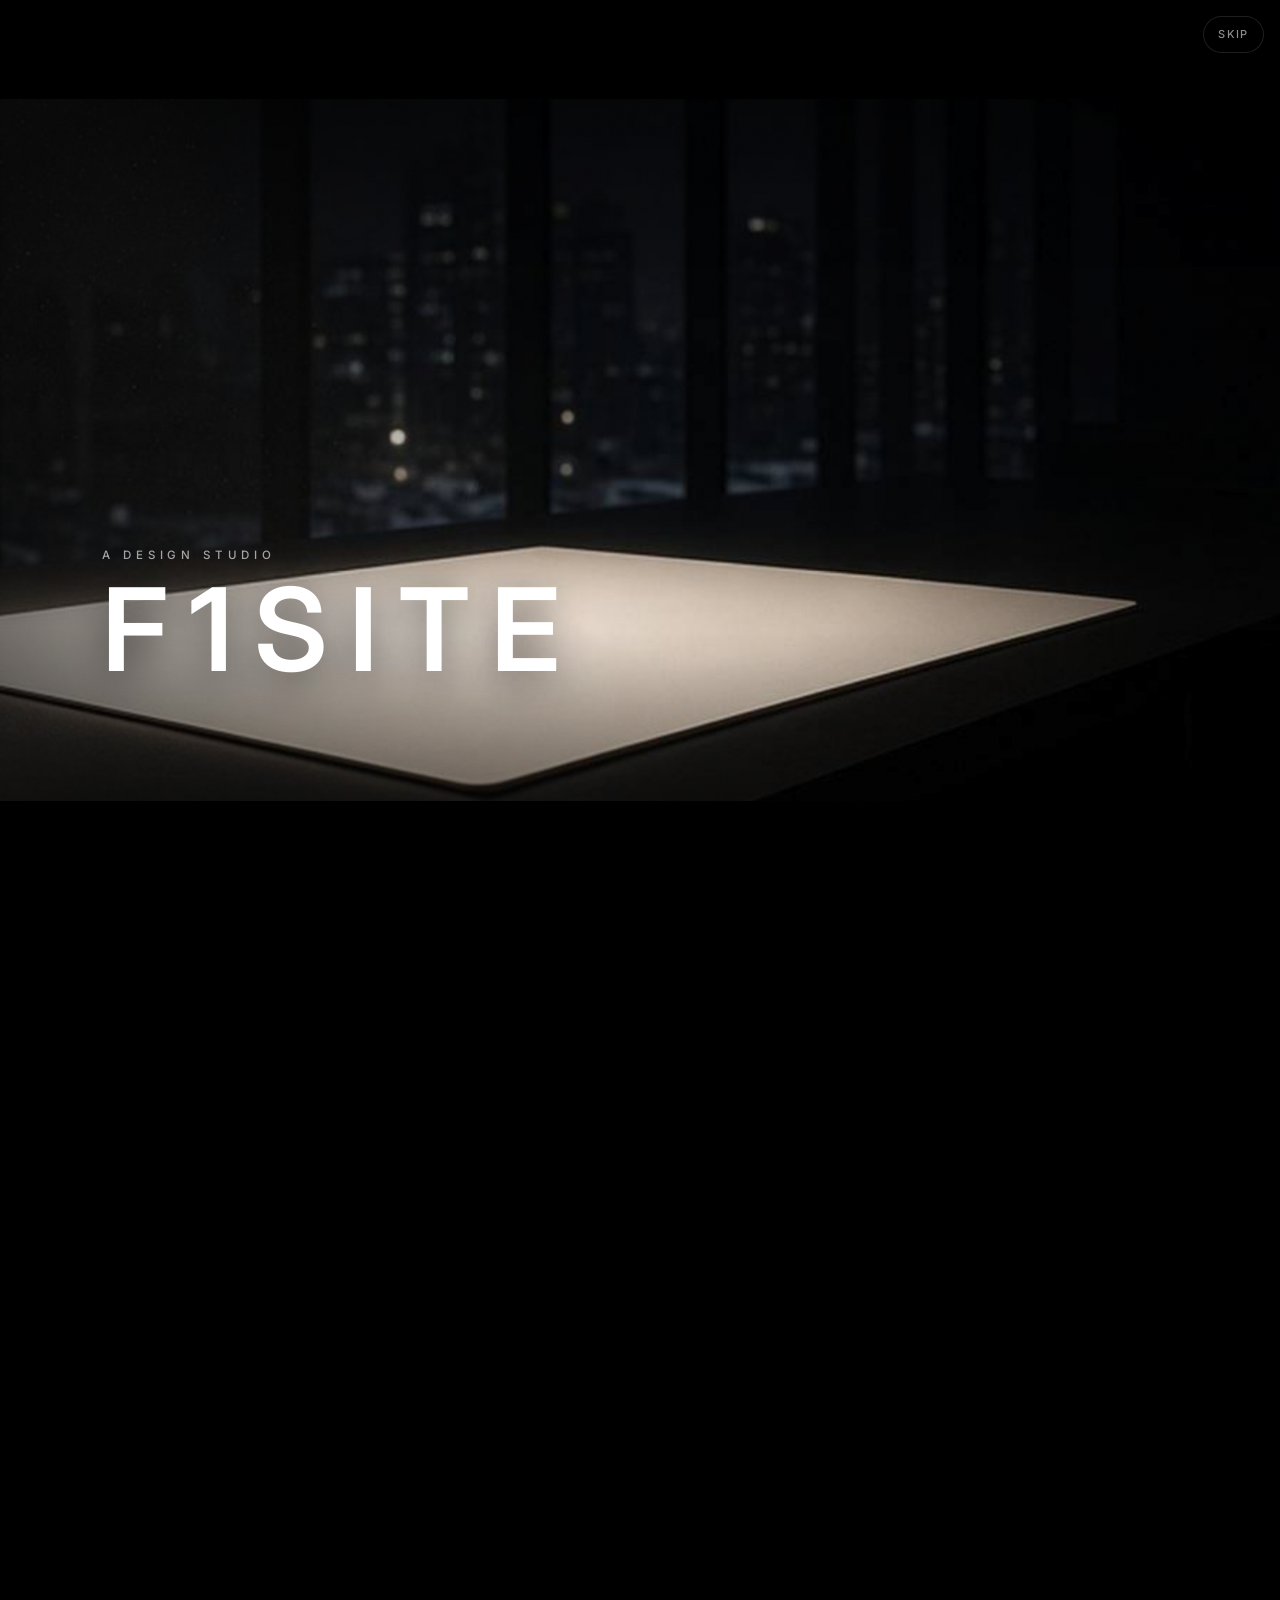
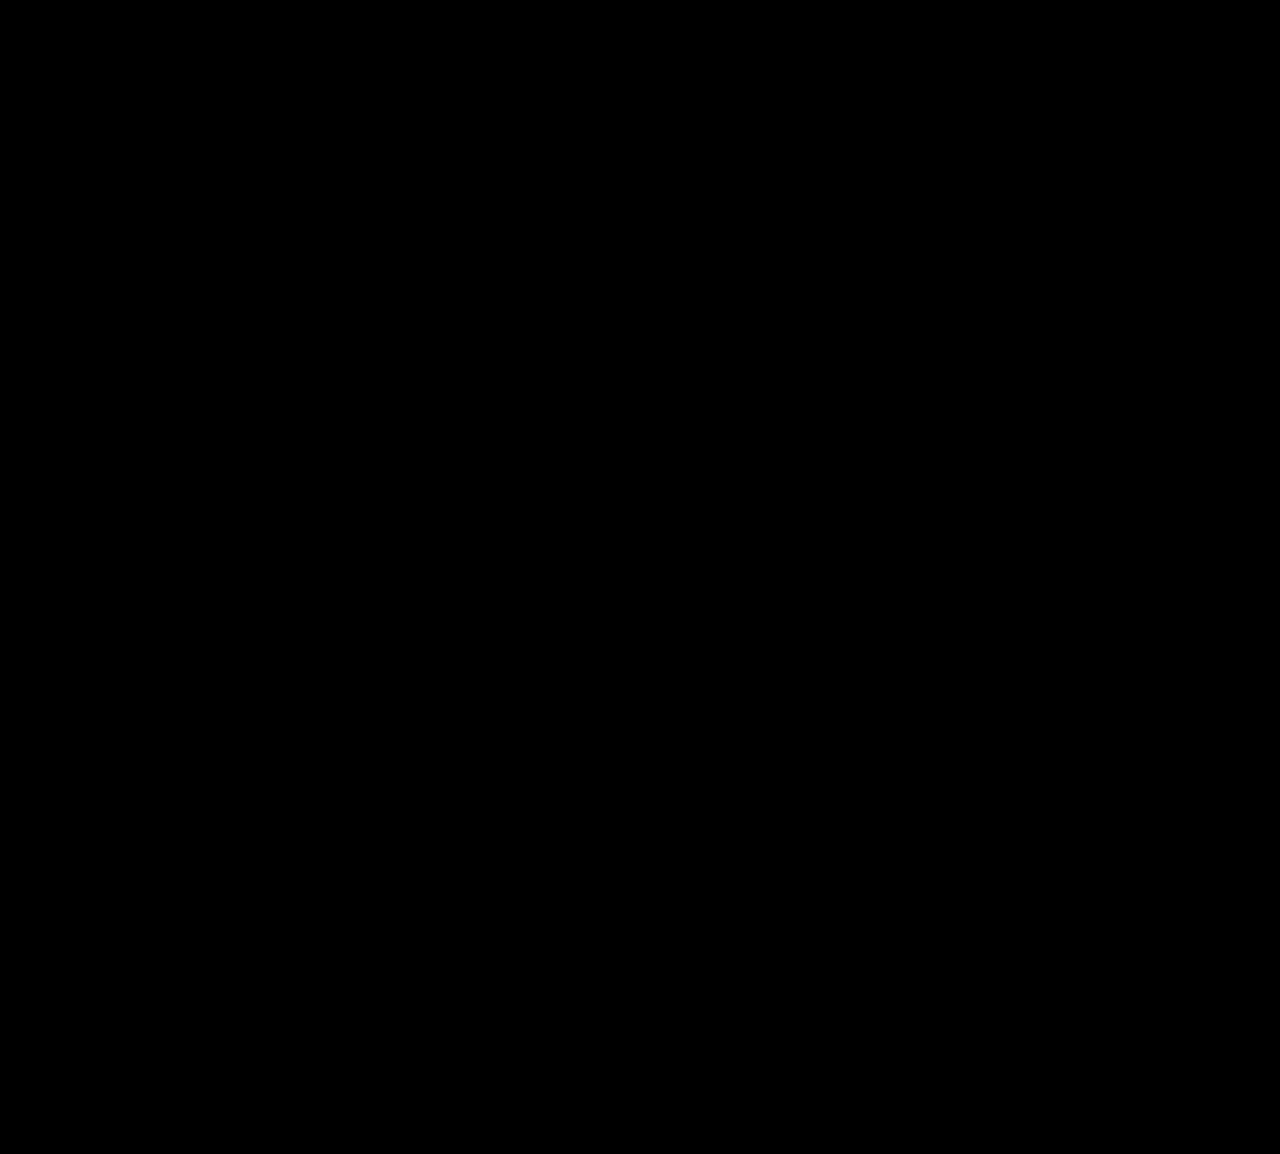
==== commit 0caa320c: "Add files via upload" ====
--- a/index.html
+++ b/index.html
@@ -16,15 +16,15 @@
   <link rel="preconnect" href="https://fonts.googleapis.com">
   <link rel="preconnect" href="https://fonts.gstatic.com" crossorigin>
   <link href="https://fonts.googleapis.com/css2?family=Inter:wght@400;500;600;700&display=swap" rel="stylesheet">
-  <link rel="stylesheet" href="css/styles.css">
-  <link rel="stylesheet" href="css/cinematic-intro.css">
-  <link rel="stylesheet" href="css/circuit-journey.css">
-  <link rel="stylesheet" href="css/rain-cinema.css">
-  <link rel="preload" as="video" href="assets/cinema/atelier-loop.mp4?v=studio" type="video/mp4">
-  <link rel="icon" href="favicon.ico" sizes="any">
-  <link rel="icon" type="image/png" sizes="48x48" href="logos/favicon-48.png">
-  <link rel="icon" type="image/png" sizes="192x192" href="logos/favicon-192.png">
-  <link rel="apple-touch-icon" href="logos/apple-touch-icon.png">
+  <link rel="stylesheet" href="/css/styles.css">
+  <link rel="stylesheet" href="/css/cinematic-intro.css">
+  <link rel="stylesheet" href="/css/circuit-journey.css">
+  <link rel="stylesheet" href="/css/rain-cinema.css?v=fast">
+  <link rel="preload" as="image" href="/assets/cinema/atelier-loop.jpg?v=fast" fetchpriority="high">
+  <link rel="icon" href="/favicon.ico" sizes="any">
+  <link rel="icon" type="image/png" sizes="48x48" href="/logos/favicon-48.png">
+  <link rel="icon" type="image/png" sizes="192x192" href="/logos/favicon-192.png">
+  <link rel="apple-touch-icon" href="/logos/apple-touch-icon.png">
   <script>
     (function () {
       try {
@@ -42,12 +42,13 @@
     <div class="rain-bars rain-bars-top"></div>
     <div class="rain-bloom"></div>
     <div class="rain-camera">
+      <img class="rain-still" src="/assets/cinema/atelier-loop.jpg?v=fast" alt="" fetchpriority="high" decoding="async">
       <canvas class="rain-paint"></canvas>
-      <video class="rain-drive is-live" muted autoplay playsinline webkit-playsinline preload="auto" disablePictureInPicture controlslist="nodownload nofullscreen noremoteplayback" poster="assets/cinema/atelier-loop.jpg?v=studio">
-        <source src="assets/cinema/atelier-loop.mp4?v=studio" type="video/mp4">
+      <video class="rain-drive is-live" muted autoplay playsinline webkit-playsinline preload="metadata" disablePictureInPicture controlslist="nodownload nofullscreen noremoteplayback" poster="/assets/cinema/atelier-loop.jpg?v=fast">
+        <source src="/assets/cinema/atelier-loop.mp4?v=studio" type="video/mp4">
       </video>
-      <video class="rain-drive" muted playsinline webkit-playsinline preload="auto" disablePictureInPicture controlslist="nodownload nofullscreen noremoteplayback" poster="assets/cinema/atelier-loop.jpg?v=studio">
-        <source src="assets/cinema/atelier-loop.mp4?v=studio" type="video/mp4">
+      <video class="rain-drive" muted playsinline webkit-playsinline preload="none" disablePictureInPicture controlslist="nodownload nofullscreen noremoteplayback" poster="/assets/cinema/atelier-loop.jpg?v=fast">
+        <source src="/assets/cinema/atelier-loop.mp4?v=studio" type="video/mp4">
       </video>
     </div>
     <div class="rain-veil"></div>
@@ -80,8 +81,8 @@
             craft compelling brand visuals, and keep your digital presence running flawlessly.
           </p>
           <div class="hero-actions">
-            <a href="contact.html" class="btn btn-primary">Start a Project <span class="btn-arrow" aria-hidden="true">→</span></a>
-            <a href="services.html" class="btn btn-ghost">Explore Services</a>
+            <a href="/contact" class="btn btn-primary">Start a Project <span class="btn-arrow" aria-hidden="true">→</span></a>
+            <a href="/services" class="btn btn-ghost">Explore Services</a>
           </div>
           <div class="hero-stats">
             <div class="stat">
@@ -113,22 +114,22 @@
           </p>
         </div>
         <div class="page-teasers">
-          <a href="services.html#web-design" class="page-teaser">
+          <a href="/services#web-design" class="page-teaser">
             <h3>Web Design &amp; Development</h3>
             <p>Custom, accessible websites built for performance, security, and scale — tailored to enterprise standards.</p>
             <span>Learn more →</span>
           </a>
-          <a href="services.html#graphic-design" class="page-teaser">
+          <a href="/services#graphic-design" class="page-teaser">
             <h3>Graphic Design</h3>
             <p>Brand identities, marketing collateral, and visual systems that communicate authority across every channel.</p>
             <span>Learn more →</span>
           </a>
-          <a href="services.html#maintenance" class="page-teaser">
+          <a href="/services#maintenance" class="page-teaser">
             <h3>Website Maintenance</h3>
             <p>Proactive monitoring, updates, and support so your site stays fast, secure, and always current.</p>
             <span>Learn more →</span>
           </a>
-          <a href="process.html" class="page-teaser">
+          <a href="/process" class="page-teaser">
             <h3>How We Work</h3>
             <p>A structured, transparent process from discovery through launch — with sign-off at every stage.</p>
             <span>See our process →</span>
@@ -142,7 +143,7 @@
         <div class="cta-banner">
           <h2>Ready to elevate your digital presence?</h2>
           <p>Whether you need a new website, a brand refresh, or ongoing maintenance — we'd love to hear about your project.</p>
-          <a href="contact.html" class="btn btn-primary">Get in Touch</a>
+          <a href="/contact" class="btn btn-primary">Get in Touch</a>
         </div>
       </div>
     </section>
@@ -151,9 +152,9 @@
 
   <div id="site-footer"></div>
 
-  <script src="js/layout.js"></script>
-  <script src="js/rain-cinema.js"></script>
-  <script src="js/cinematic-intro.js"></script>
-  <script src="js/main.js"></script>
+  <script src="/js/layout.js?v=urls"></script>
+  <script src="/js/rain-cinema.js?v=fast"></script>
+  <script src="/js/cinematic-intro.js"></script>
+  <script src="/js/main.js"></script>
 </body>
 </html>
--- a/css/rain-cinema.css
+++ b/css/rain-cinema.css
@@ -29,21 +29,13 @@
   position: absolute;
   inset: -18%;
   background:
-    center / cover no-repeat url('../assets/cinema/atelier-loop.jpg?v=studio');
+    center / cover no-repeat url('/assets/cinema/atelier-loop.jpg?v=fast');
   filter: blur(52px) saturate(1.35) brightness(0.38);
   transform: scale(1.08);
   opacity: 0.9;
 }
 
-.rain-camera {
-  position: absolute;
-  inset: 0;
-  transform-origin: 50% 50%;
-  will-change: transform;
-}
-
-.rain-drive,
-.rain-paint {
+.rain-still {
   position: absolute;
   left: -6%;
   top: -8%;
@@ -52,6 +44,30 @@
   object-fit: cover;
   object-position: 50% 46%;
   display: block;
+  pointer-events: none;
+}
+
+.rain-cinema.has-paint .rain-still {
+  opacity: 0;
+}
+
+.rain-camera {
+  position: absolute;
+  inset: 0;
+  transform-origin: 50% 50%;
+  will-change: transform;
+}
+
+.rain-drive,
+.rain-paint {
+  position: absolute;
+  left: -6%;
+  top: -8%;
+  width: 112%;
+  height: 118%;
+  object-fit: cover;
+  object-position: 50% 46%;
+  display: block;
   background: #000;
   transform: translateZ(0);
   backface-visibility: hidden;
@@ -236,4 +252,8 @@
   .rain-paint {
     display: none;
   }
-}
+
+  .rain-still {
+    opacity: 1 !important;
+  }
+}
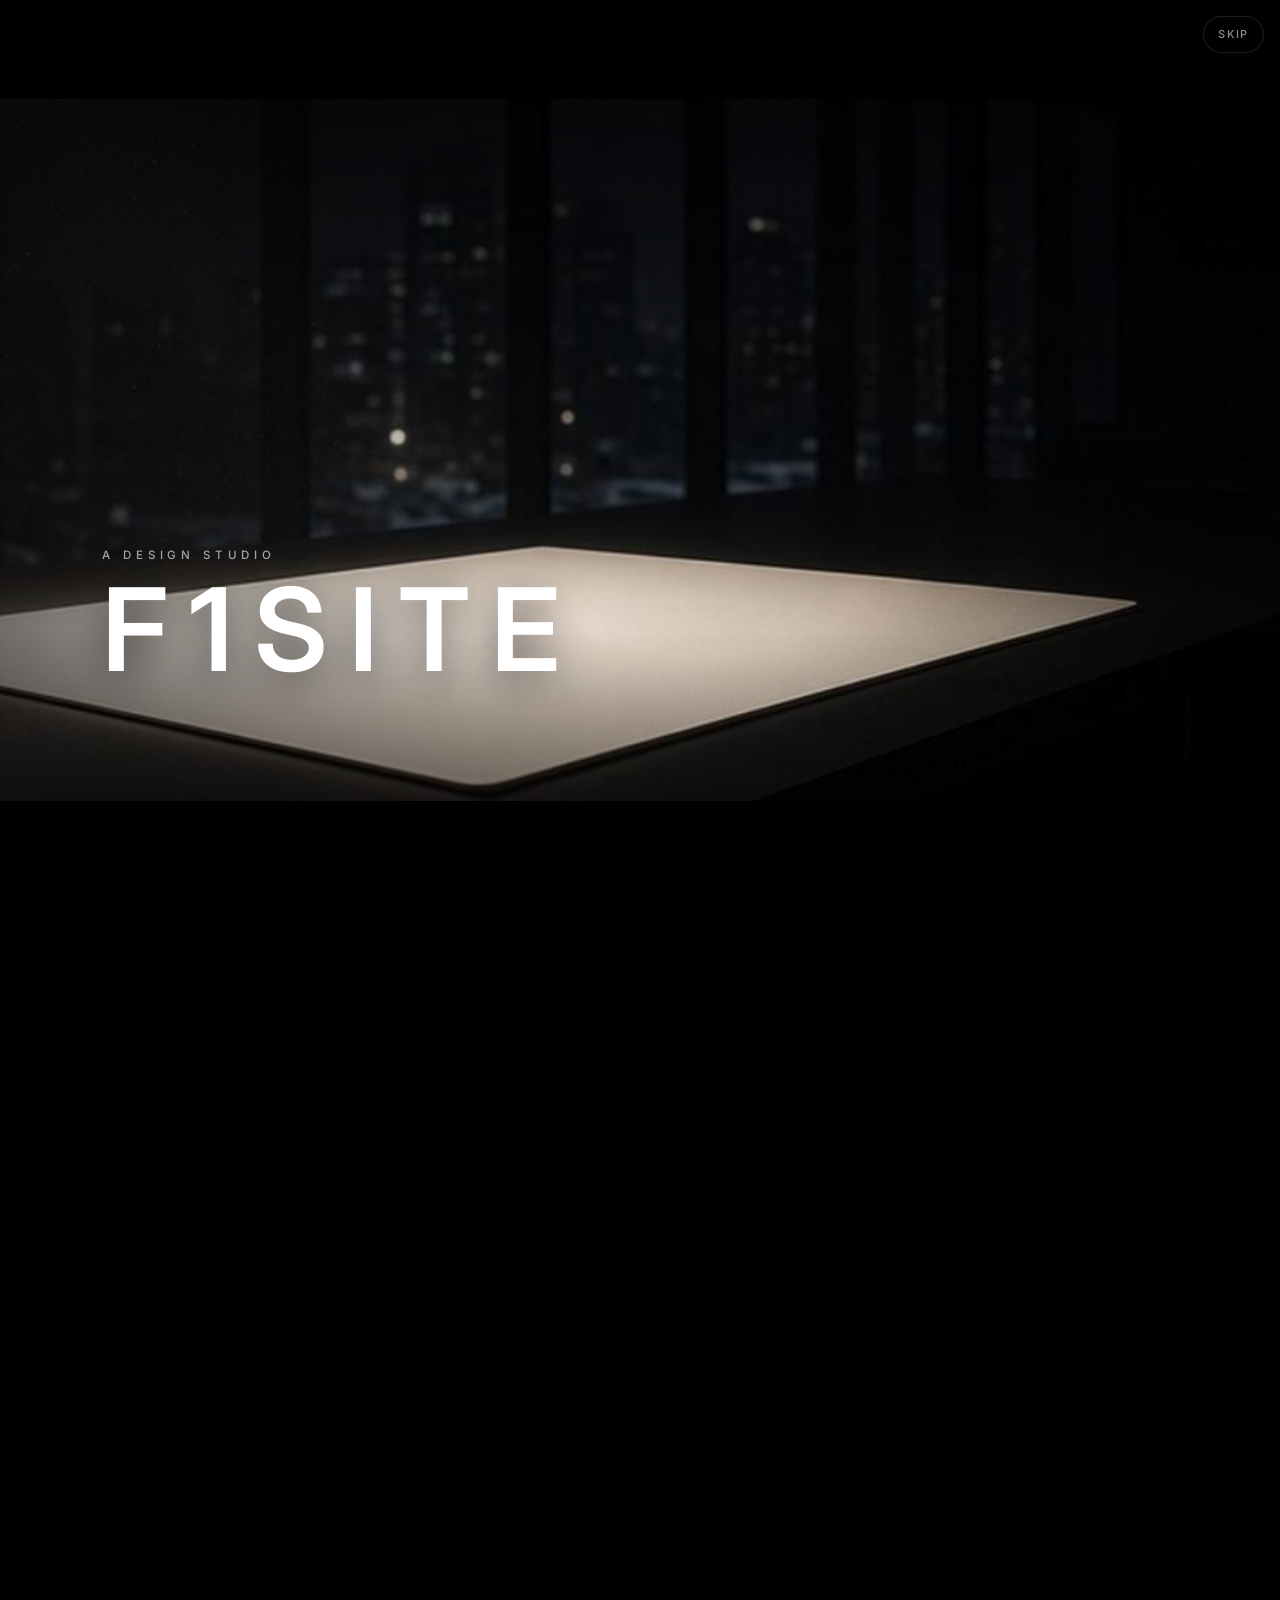
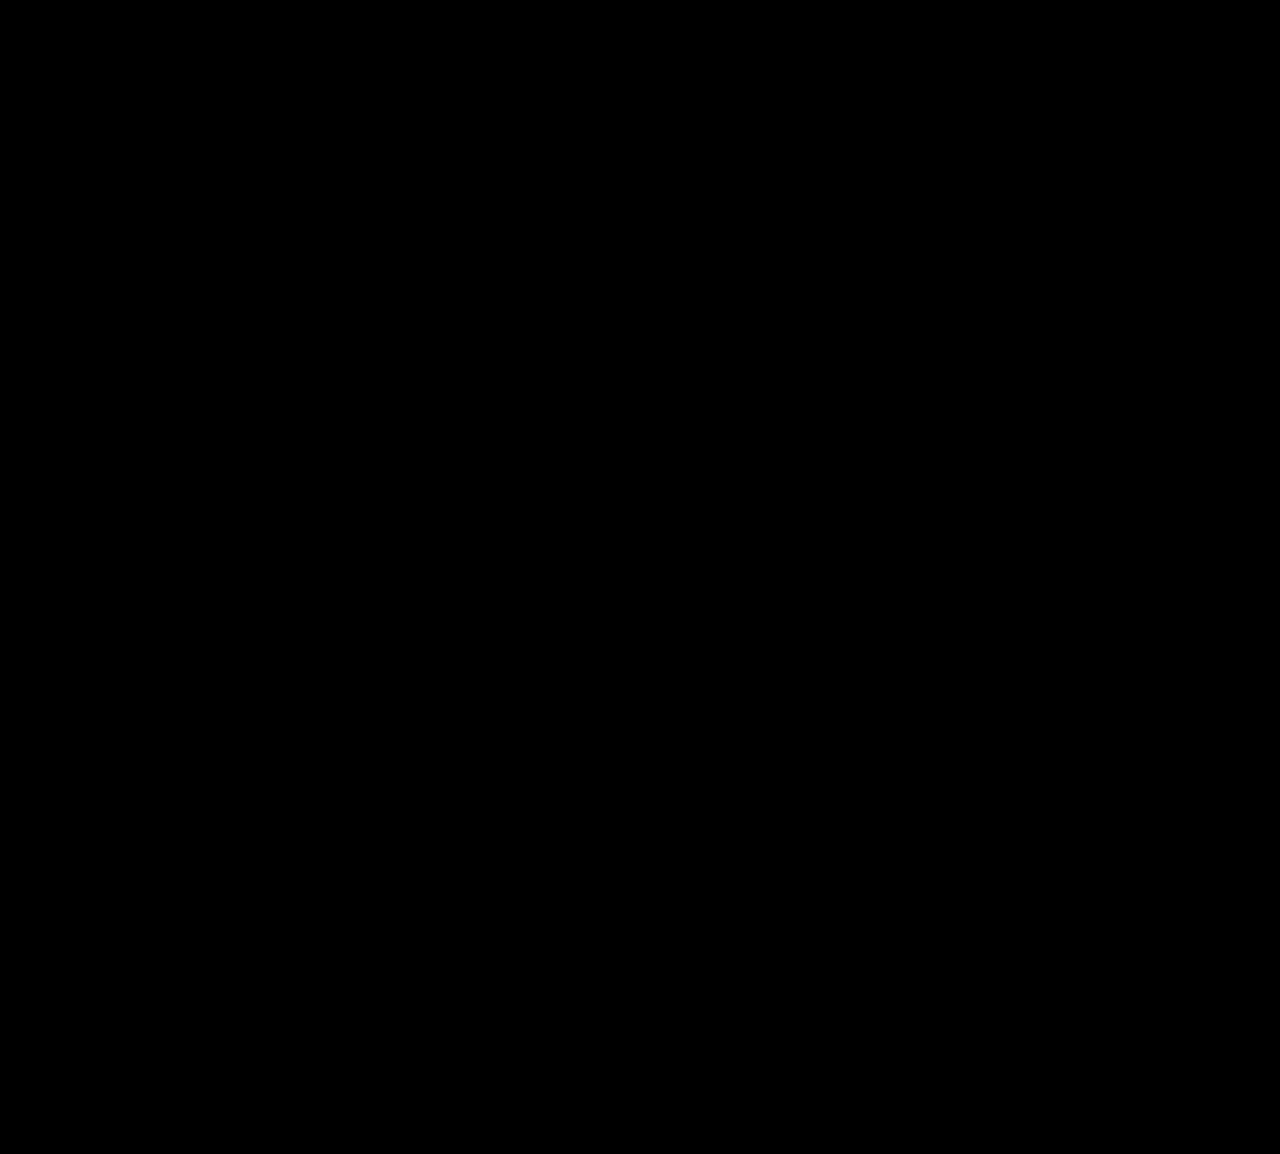
==== commit 6dba15f1: "Add files via upload" ====
--- a/index.html
+++ b/index.html
@@ -15,12 +15,13 @@
   <meta name="twitter:card" content="summary">
   <link rel="preconnect" href="https://fonts.googleapis.com">
   <link rel="preconnect" href="https://fonts.gstatic.com" crossorigin>
-  <link href="https://fonts.googleapis.com/css2?family=Inter:wght@400;500;600;700&display=swap" rel="stylesheet">
+  <link href="https://fonts.googleapis.com/css2?family=Inter:wght@400;600&display=swap" rel="stylesheet" media="print" onload="this.media='all'">
+  <noscript><link href="https://fonts.googleapis.com/css2?family=Inter:wght@400;600&display=swap" rel="stylesheet"></noscript>
   <link rel="stylesheet" href="/css/styles.css">
   <link rel="stylesheet" href="/css/cinematic-intro.css">
-  <link rel="stylesheet" href="/css/circuit-journey.css">
-  <link rel="stylesheet" href="/css/rain-cinema.css?v=fast">
-  <link rel="preload" as="image" href="/assets/cinema/atelier-loop.jpg?v=fast" fetchpriority="high">
+  <link rel="stylesheet" href="/css/circuit-journey.css" media="print" onload="this.media='all'">
+  <link rel="stylesheet" href="/css/rain-cinema.css?v=speed">
+  <link rel="preload" as="image" href="/assets/cinema/atelier-loop.jpg?v=speed" fetchpriority="high">
   <link rel="icon" href="/favicon.ico" sizes="any">
   <link rel="icon" type="image/png" sizes="48x48" href="/logos/favicon-48.png">
   <link rel="icon" type="image/png" sizes="192x192" href="/logos/favicon-192.png">
@@ -42,13 +43,13 @@
     <div class="rain-bars rain-bars-top"></div>
     <div class="rain-bloom"></div>
     <div class="rain-camera">
-      <img class="rain-still" src="/assets/cinema/atelier-loop.jpg?v=fast" alt="" fetchpriority="high" decoding="async">
+      <img class="rain-still" src="/assets/cinema/atelier-loop.jpg?v=speed" alt="" fetchpriority="high" decoding="async">
       <canvas class="rain-paint"></canvas>
-      <video class="rain-drive is-live" muted autoplay playsinline webkit-playsinline preload="metadata" disablePictureInPicture controlslist="nodownload nofullscreen noremoteplayback" poster="/assets/cinema/atelier-loop.jpg?v=fast">
-        <source src="/assets/cinema/atelier-loop.mp4?v=studio" type="video/mp4">
+      <video class="rain-drive is-live" muted playsinline webkit-playsinline preload="none" disablePictureInPicture controlslist="nodownload nofullscreen noremoteplayback" poster="/assets/cinema/atelier-loop.jpg?v=speed">
+        <source src="/assets/cinema/atelier-loop.mp4?v=speed" type="video/mp4">
       </video>
-      <video class="rain-drive" muted playsinline webkit-playsinline preload="none" disablePictureInPicture controlslist="nodownload nofullscreen noremoteplayback" poster="/assets/cinema/atelier-loop.jpg?v=fast">
-        <source src="/assets/cinema/atelier-loop.mp4?v=studio" type="video/mp4">
+      <video class="rain-drive" muted playsinline webkit-playsinline preload="none" disablePictureInPicture controlslist="nodownload nofullscreen noremoteplayback" poster="/assets/cinema/atelier-loop.jpg?v=speed">
+        <source src="/assets/cinema/atelier-loop.mp4?v=speed" type="video/mp4">
       </video>
     </div>
     <div class="rain-veil"></div>
@@ -152,9 +153,9 @@
 
   <div id="site-footer"></div>
 
-  <script src="/js/layout.js?v=urls"></script>
-  <script src="/js/rain-cinema.js?v=fast"></script>
-  <script src="/js/cinematic-intro.js"></script>
-  <script src="/js/main.js"></script>
+  <script src="/js/layout.js?v=speed" defer></script>
+  <script src="/js/rain-cinema.js?v=speed" defer></script>
+  <script src="/js/cinematic-intro.js?v=speed" defer></script>
+  <script src="/js/main.js?v=speed" defer></script>
 </body>
 </html>
